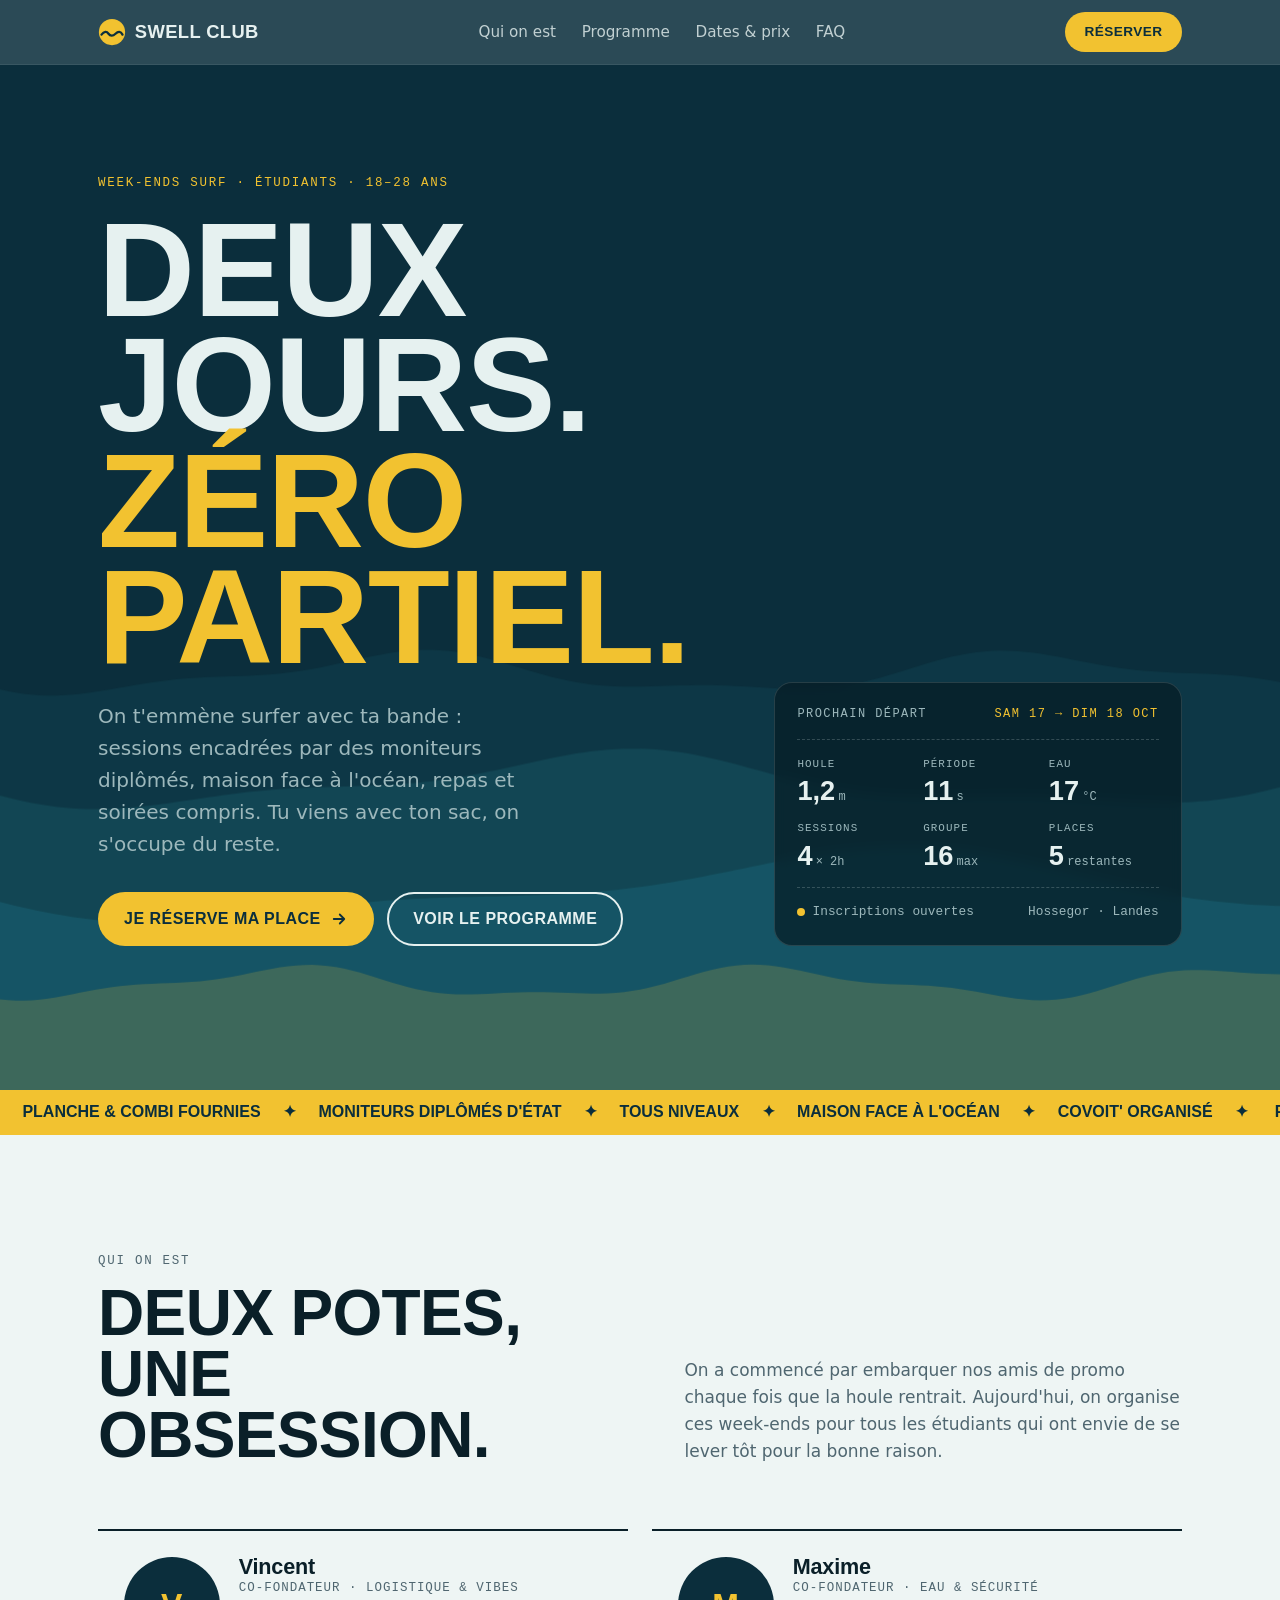
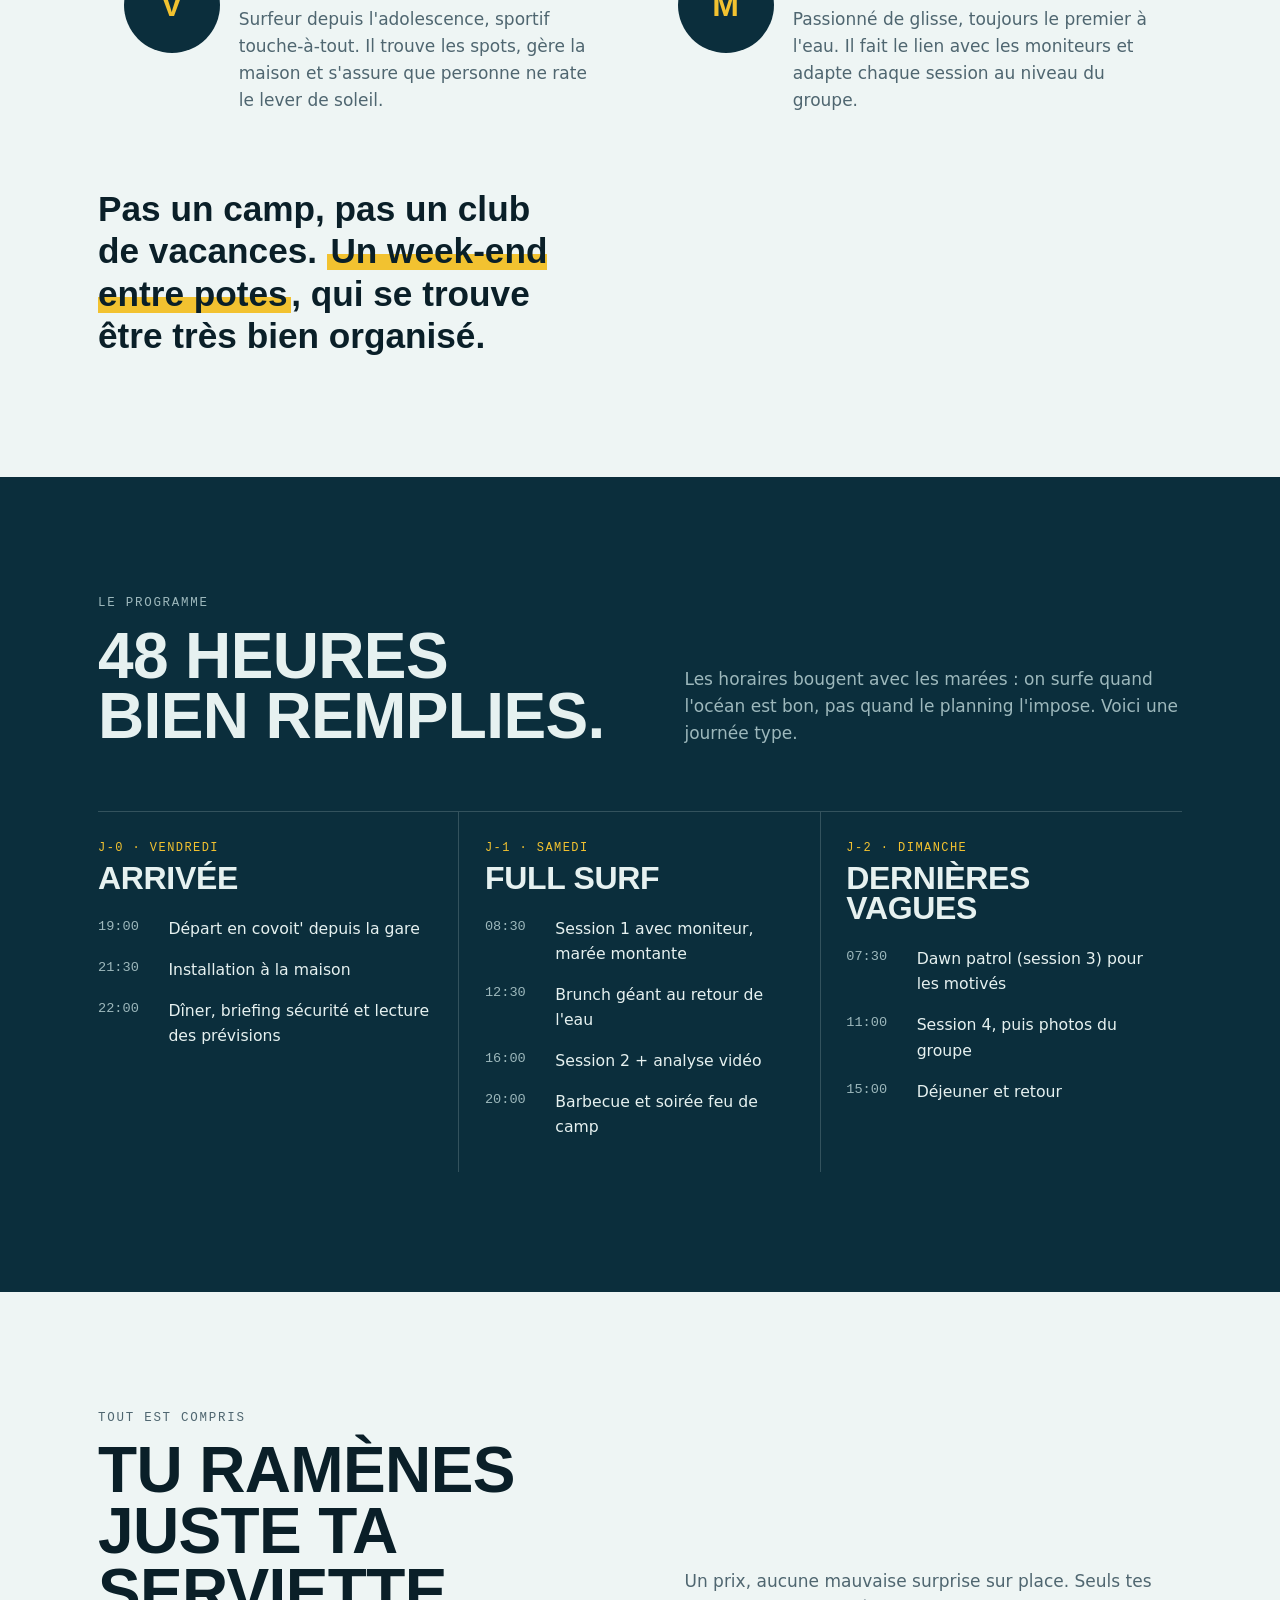
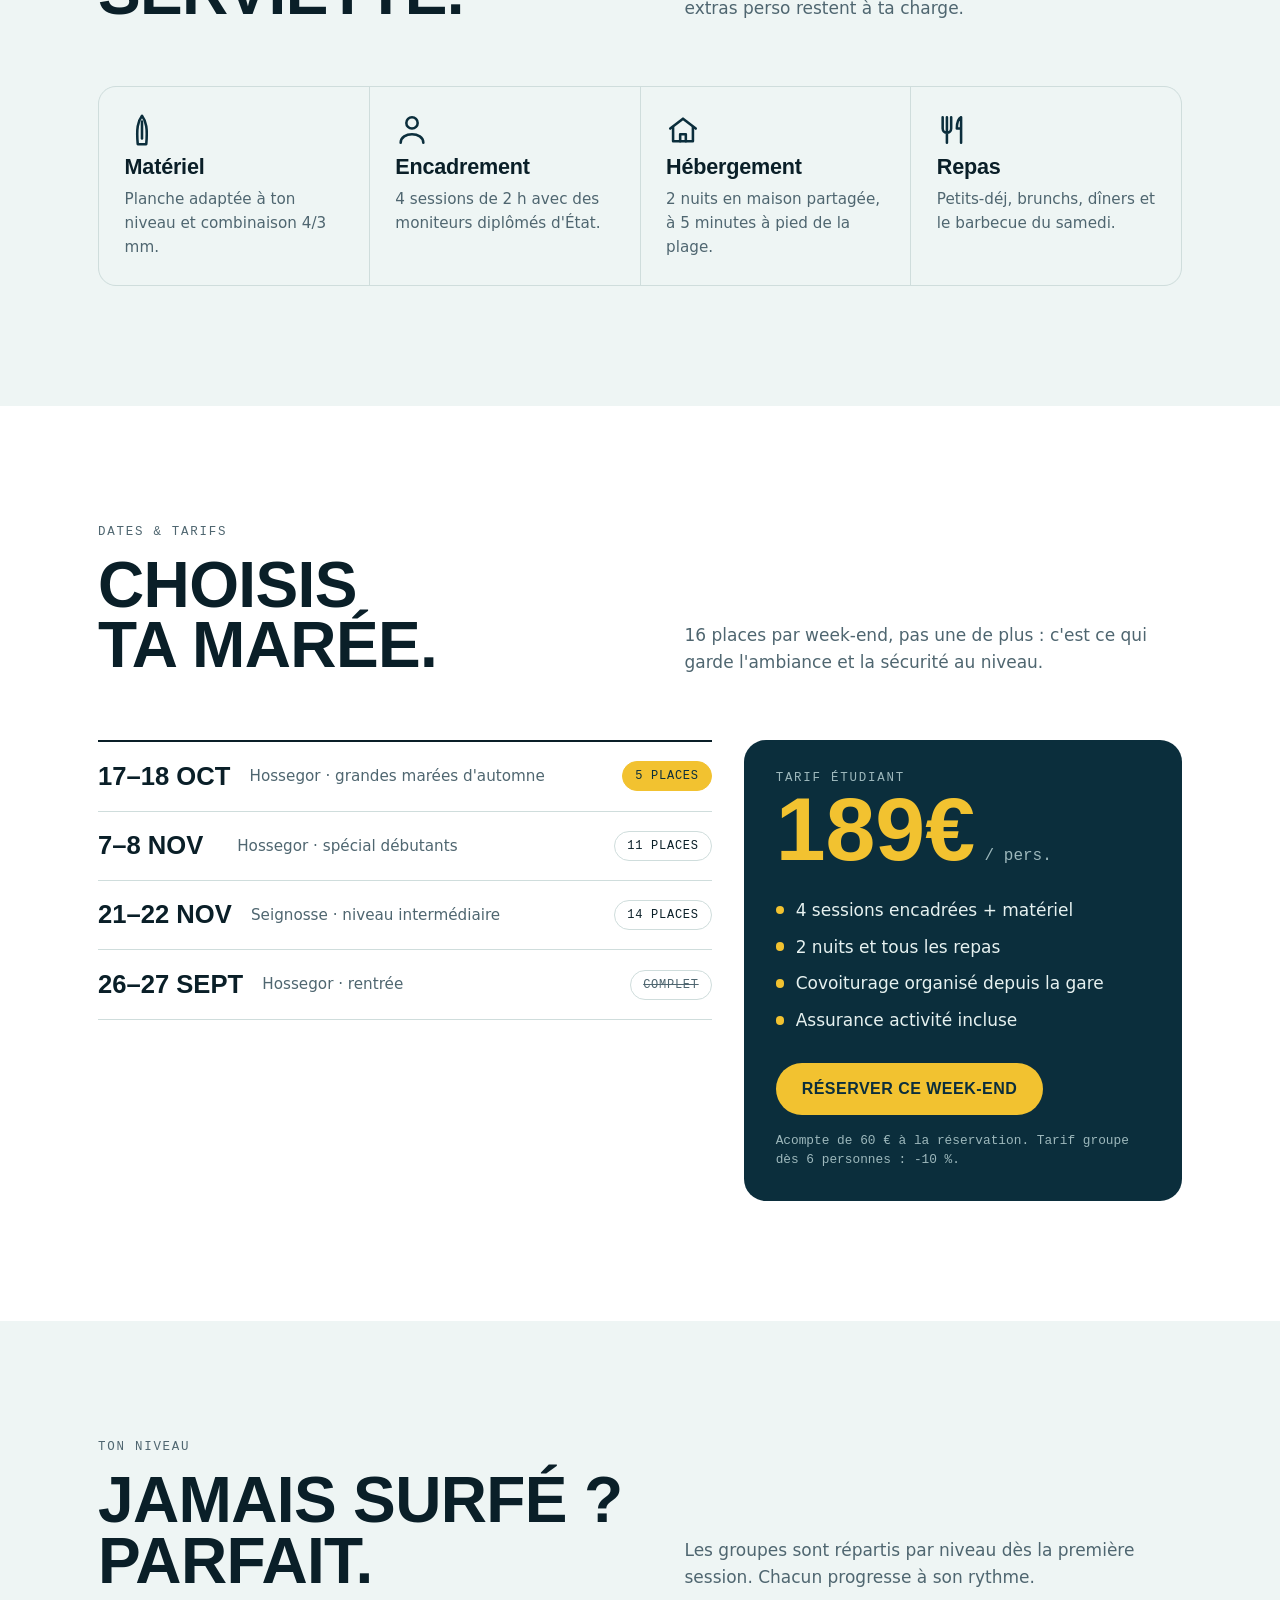
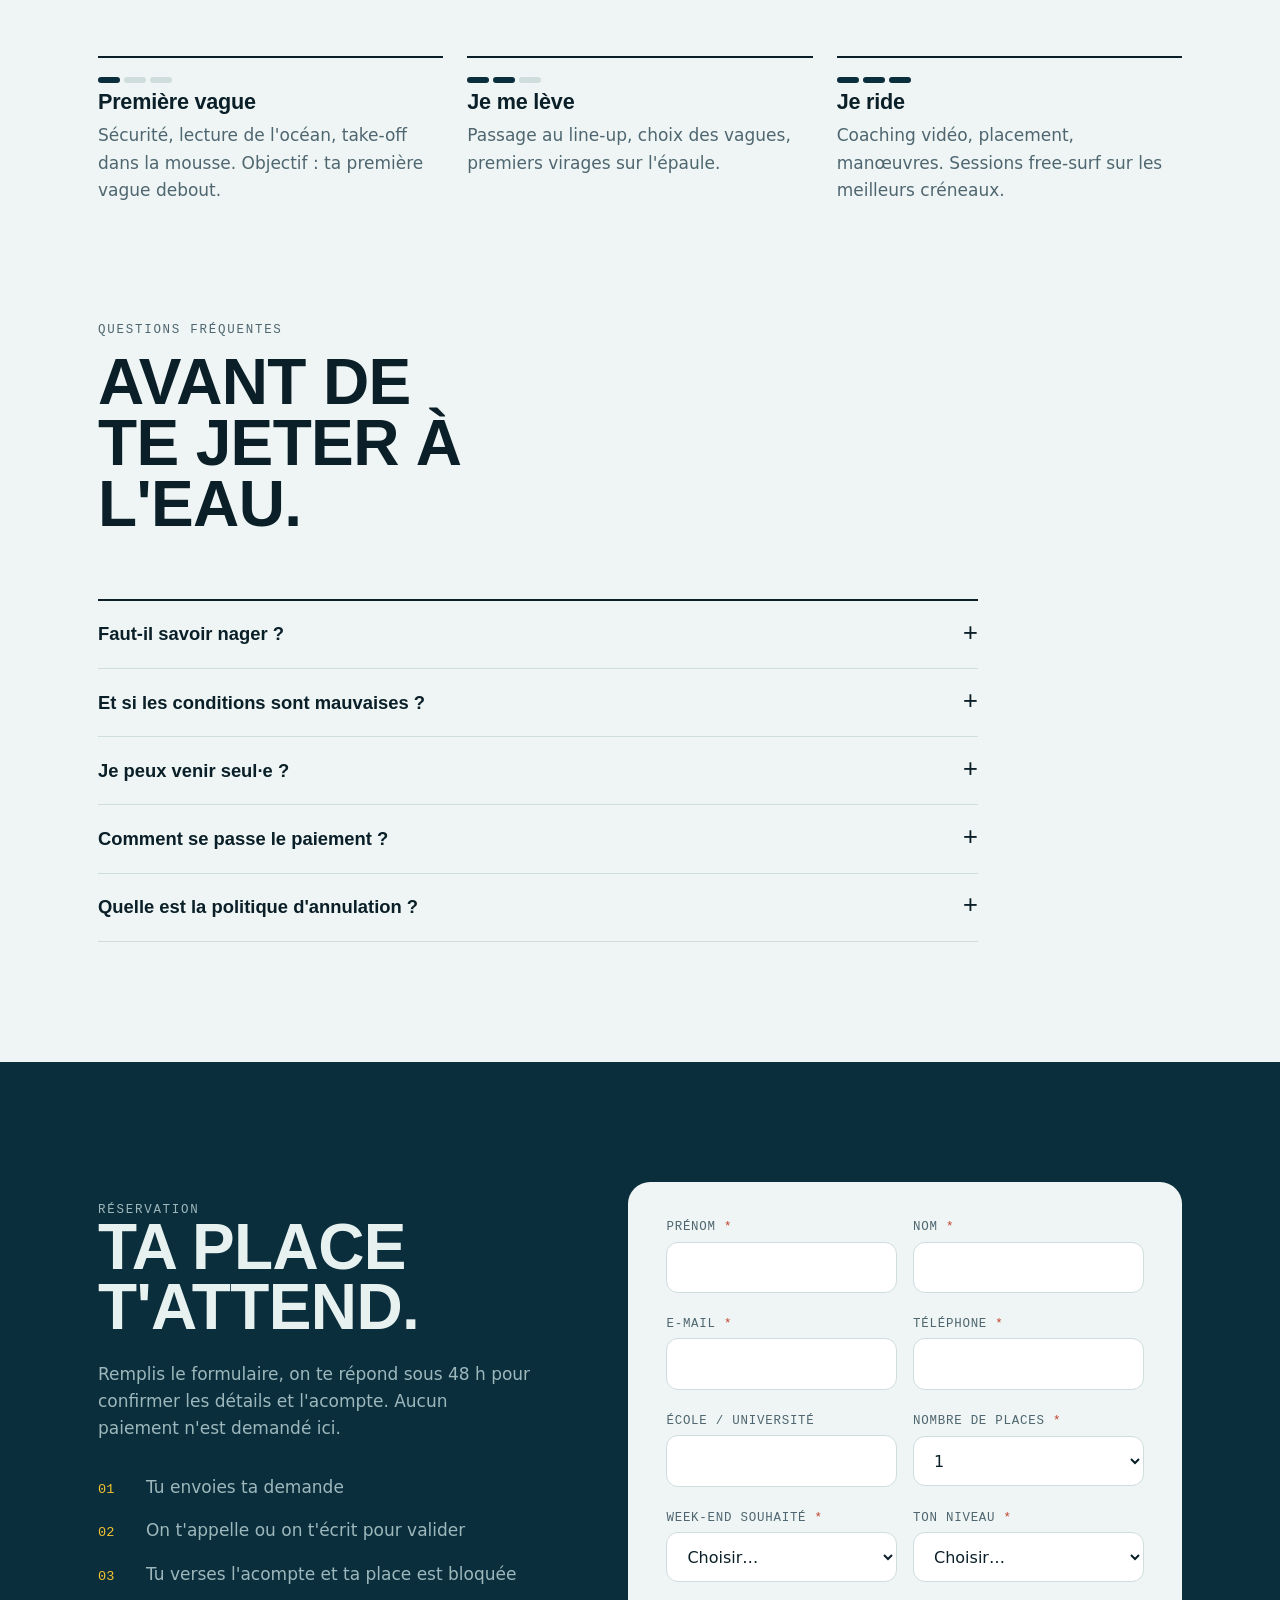
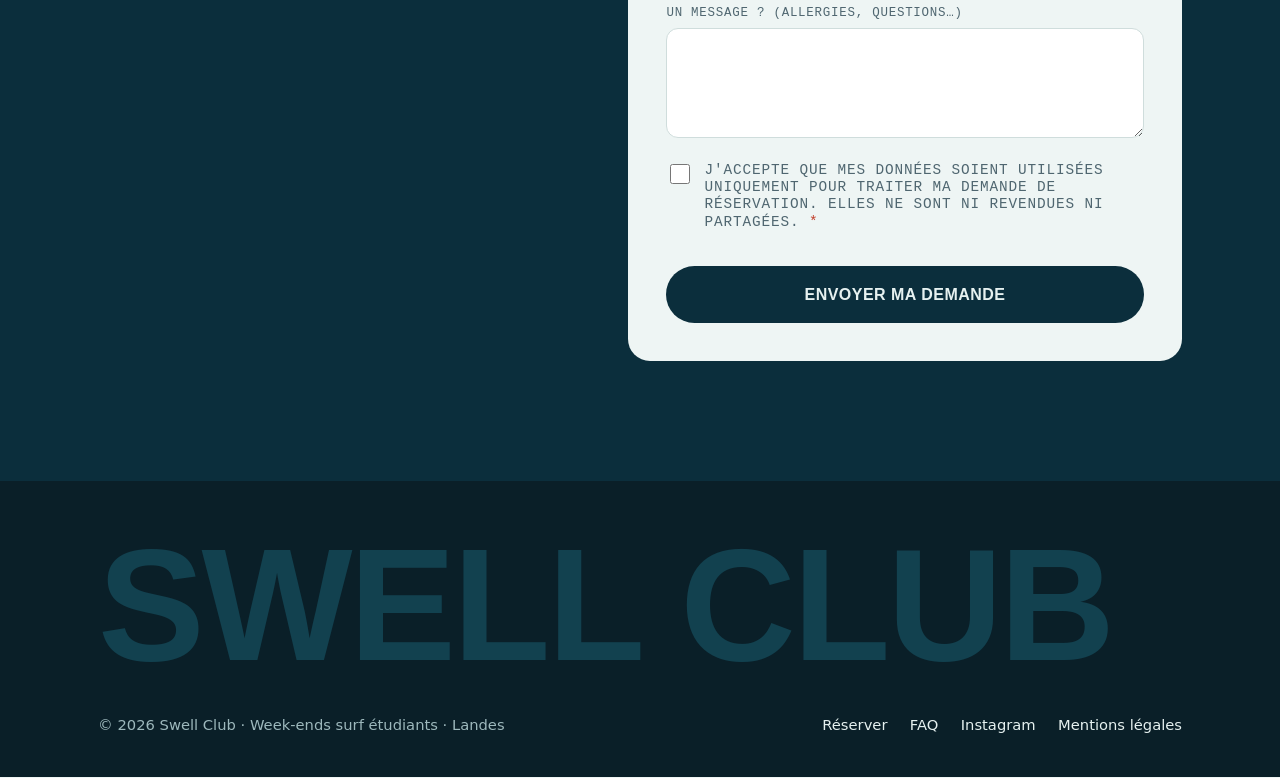
==== index.html @ d5832bc1 "Site vitrine Swell Club : week-ends surf étudiants Co-Authored-By: Claude Opus 5.5 <noreply@anthropi" ====
<!doctype html>
<html lang="fr">
<head>
<meta charset="utf-8">
<meta name="viewport" content="width=device-width, initial-scale=1, viewport-fit=cover">
<meta http-equiv="Content-Security-Policy" content="default-src 'self'; script-src 'self'; style-src 'self' 'unsafe-inline' https://fonts.googleapis.com; font-src https://fonts.gstatic.com; img-src 'self' data:; connect-src 'self' https://formspree.io; form-action 'self' https://formspree.io; base-uri 'self'; object-src 'none'; upgrade-insecure-requests">
<meta name="referrer" content="strict-origin-when-cross-origin">
<meta name="description" content="Week-ends surf pour étudiants : 2 jours, 4 sessions encadrées, hébergement face à l'océan. Organisé par deux potes passionnés de glisse.">
<meta property="og:title" content="Swell Club — week-ends surf étudiants">
<meta property="og:description" content="2 jours, 4 sessions, une bande de potes. Réserve ta place.">
<meta name="theme-color" content="#0B2E3C">
<!--CONTENT-START-->
<title>Swell Club</title>
<link rel="preconnect" href="https://fonts.googleapis.com">
<link rel="preconnect" href="https://fonts.gstatic.com" crossorigin>
<link rel="stylesheet" href="https://fonts.googleapis.com/css2?family=Archivo:wdth,wght@62..125,400..900&family=Instrument+Sans:wght@400;500;600&family=IBM+Plex+Mono:wght@400;500&display=swap">
<style>
/* Layout: hero océan plein cadre façon bulletin de houle, puis sections alternées sable/écume sur une grille 12 colonnes. */
:root{
  --ocean:#0B2E3C;      /* fond profond */
  --ocean-2:#12414F;
  --foam:#EEF5F4;       /* écume, fond clair */
  --ink:#0A1F28;        /* texte */
  --muted:#4F6670;
  --wax:#F2C230;        /* jaune wax, accent unique */
  --line:#CFDDDC;
  --on-ocean:#E6F1F0;
  --on-ocean-muted:#9DB8BC;
  --ok:#2F8F6B;
  --err:#C2412D;
  --f-display:"Archivo","Arial Narrow",Impact,sans-serif;
  --f-body:"Instrument Sans",system-ui,-apple-system,"Segoe UI",sans-serif;
  --f-mono:"IBM Plex Mono",ui-monospace,Menlo,Consolas,monospace;
  --gutter:clamp(16px,4vw,48px);
  --max:1180px;
  color-scheme:light;
}
*,*::before,*::after{box-sizing:border-box}
html{scroll-behavior:smooth}
@media (prefers-reduced-motion:reduce){html{scroll-behavior:auto}*{animation:none!important;transition:none!important}}
body{margin:0;background:var(--foam);color:var(--ink);font:400 1.0625rem/1.6 var(--f-body);-webkit-font-smoothing:antialiased;overflow-x:hidden}
img,svg,canvas{max-width:100%;display:block}
a{color:inherit}
:focus-visible{outline:3px solid var(--wax);outline-offset:3px;border-radius:4px}
.wrap{max-width:var(--max);margin-inline:auto;padding-inline:var(--gutter)}
h1,h2,h3{font-family:var(--f-display);font-stretch:118%;line-height:.95;letter-spacing:-.01em;text-wrap:balance;margin:0}
h2{font-size:clamp(2.2rem,5.5vw,4rem);font-weight:850;text-transform:uppercase}
h3{font-size:1.35rem;font-weight:750;font-stretch:110%}
p{margin:0}
.eyebrow{font:500 .78rem/1 var(--f-mono);letter-spacing:.14em;text-transform:uppercase;color:var(--muted)}
.btn{display:inline-flex;align-items:center;gap:.6em;padding:1rem 1.5rem;border-radius:999px;font:700 1rem/1 var(--f-display);font-stretch:112%;text-transform:uppercase;letter-spacing:.03em;text-decoration:none;border:2px solid transparent;cursor:pointer;transition:transform .2s ease,background .2s ease,color .2s ease}
.btn:hover{transform:translateY(-2px)}
.btn-wax{background:var(--wax);color:var(--ocean)}
.btn-ghost{border-color:currentColor;color:var(--on-ocean);background:transparent}
.btn-ghost:hover{background:var(--on-ocean);color:var(--ocean)}

/* NAV */
.nav{position:sticky;top:env(safe-area-inset-top,0px);z-index:20;background:rgba(11,46,60,.86);backdrop-filter:blur(10px);-webkit-backdrop-filter:blur(10px);color:var(--on-ocean);border-bottom:1px solid rgba(230,241,240,.08)}
.nav .wrap{display:flex;align-items:center;justify-content:space-between;gap:1rem;height:64px}
.logo{display:flex;align-items:center;gap:.55rem;font:900 1.15rem/1 var(--f-display);font-stretch:125%;text-transform:uppercase;text-decoration:none;letter-spacing:.02em}
.logo svg{width:28px;height:28px}
.nav ul{display:flex;gap:1.6rem;list-style:none;margin:0;padding:0;font-size:.95rem}
.nav ul a{text-decoration:none;opacity:.8}
.nav ul a:hover{opacity:1}
.nav .btn{padding:.7rem 1.1rem;font-size:.85rem}
@media (max-width:820px){.nav ul{display:none}}

/* HERO */
.hero{position:relative;background:var(--ocean);color:var(--on-ocean);overflow:hidden;isolation:isolate}
.hero canvas{position:absolute;inset:auto 0 0 0;width:100%;height:58%;z-index:-1}
.hero .wrap{display:grid;grid-template-columns:1.35fr .9fr;gap:clamp(2rem,5vw,4rem);align-items:end;padding-block:clamp(3.5rem,9vw,7rem) clamp(5rem,12vw,9rem)}
.hero h1{font-size:clamp(3.2rem,10.5vw,8.6rem);font-weight:900;text-transform:uppercase;line-height:.86}
.hero h1 em{font-style:normal;color:var(--wax);display:block}
.hero .lead{max-width:34ch;margin-top:1.6rem;font-size:clamp(1.05rem,1.6vw,1.25rem);color:var(--on-ocean-muted)}
.hero .ctas{display:flex;flex-wrap:wrap;gap:.8rem;margin-top:2rem}
.hero .eyebrow{color:var(--wax);margin-bottom:1.4rem}
@media (max-width:900px){.hero .wrap{grid-template-columns:1fr}}

/* Bulletin de houle */
.bulletin{background:rgba(6,28,37,.72);border:1px solid rgba(230,241,240,.14);border-radius:18px;padding:1.4rem;backdrop-filter:blur(6px);-webkit-backdrop-filter:blur(6px);font-family:var(--f-mono);min-width:0}
.bulletin header{display:flex;justify-content:space-between;align-items:baseline;gap:1rem;font-size:.75rem;letter-spacing:.12em;text-transform:uppercase;color:var(--on-ocean-muted);padding-bottom:.9rem;border-bottom:1px dashed rgba(230,241,240,.2)}
.bulletin header b{color:var(--wax);font-weight:500}
.bulletin dl{display:grid;grid-template-columns:repeat(3,1fr);gap:1rem;margin:1rem 0 0}
.bulletin dt{font-size:.68rem;letter-spacing:.1em;text-transform:uppercase;color:var(--on-ocean-muted)}
.bulletin dd{margin:.25rem 0 0;font:800 1.7rem/1 var(--f-display);font-stretch:100%;font-variant-numeric:tabular-nums;color:var(--on-ocean)}
.bulletin dd small{font:400 .75rem var(--f-mono);color:var(--on-ocean-muted);margin-left:.2rem}
.bulletin .spot{margin-top:1.1rem;padding-top:.9rem;border-top:1px dashed rgba(230,241,240,.2);font-size:.8rem;color:var(--on-ocean-muted);display:flex;justify-content:space-between;gap:1rem;flex-wrap:wrap}
.bulletin .live{display:inline-flex;align-items:center;gap:.45rem}
.bulletin .live::before{content:"";width:8px;height:8px;border-radius:50%;background:var(--wax);animation:pulse 2s infinite}
@keyframes pulse{50%{opacity:.25}}

/* Bandeau défilant */
.ticker{background:var(--wax);color:var(--ocean);overflow:hidden;white-space:nowrap;font:800 1rem/1 var(--f-display);font-stretch:125%;text-transform:uppercase;padding-block:.9rem}
.ticker div{display:inline-block;animation:scroll 32s linear infinite}
.ticker span{margin-inline:1.4rem}
@keyframes scroll{to{transform:translateX(-50%)}}

section{padding-block:clamp(4rem,10vw,7.5rem)}
.sec-head{display:grid;grid-template-columns:1fr 1fr;gap:2rem;align-items:end;margin-bottom:clamp(2.5rem,6vw,4rem)}
.sec-head p{color:var(--muted);max-width:46ch;justify-self:end}
.sec-head .eyebrow{margin-bottom:1rem}
@media (max-width:760px){.sec-head{grid-template-columns:1fr}.sec-head p{justify-self:start}}

/* Qui on est */
.duo{display:grid;grid-template-columns:repeat(2,minmax(0,1fr));gap:1.5rem}
.person{display:grid;grid-template-columns:96px 1fr;gap:1.2rem;align-items:start;padding:1.6rem;border-top:2px solid var(--ink)}
.avatar{width:96px;height:96px;border-radius:50%;background:var(--ocean);color:var(--wax);display:grid;place-items:center;font:900 2rem/1 var(--f-display);font-stretch:125%}
.person h3{margin-bottom:.2rem}
.person .role{font:500 .78rem var(--f-mono);letter-spacing:.08em;text-transform:uppercase;color:var(--muted);margin-bottom:.7rem}
.person p{color:var(--muted)}
.manifest{margin-top:3rem;font:700 clamp(1.4rem,3vw,2.2rem)/1.2 var(--f-display);font-stretch:100%;max-width:28ch;text-wrap:balance}
.manifest mark{background:linear-gradient(transparent 60%,var(--wax) 60%);color:inherit;padding-inline:.1em}
@media (max-width:760px){.duo{grid-template-columns:1fr}.person{grid-template-columns:72px 1fr}.avatar{width:72px;height:72px;font-size:1.5rem}}

/* Programme : timeline */
.prog{background:var(--ocean);color:var(--on-ocean)}
.prog .eyebrow{color:var(--wax)}
.prog .sec-head p{color:var(--on-ocean-muted)}
.days{display:grid;grid-template-columns:repeat(3,minmax(0,1fr));gap:0;border-top:1px solid rgba(230,241,240,.18)}
.day{padding:1.8rem 1.6rem 2rem 0;border-right:1px solid rgba(230,241,240,.18);min-width:0}
.day + .day{padding-left:1.6rem}
.day:last-child{border-right:0}
.day h3{font-size:2rem;text-transform:uppercase;font-stretch:125%;margin-bottom:1.4rem}
.day h3 span{display:block;font:500 .75rem var(--f-mono);letter-spacing:.12em;color:var(--wax);margin-bottom:.5rem}
.day ol{list-style:none;margin:0;padding:0;display:grid;gap:1rem}
.day li{display:grid;grid-template-columns:3.6rem 1fr;gap:.8rem;font-size:.98rem}
.day time{font:500 .85rem/1.6 var(--f-mono);color:var(--on-ocean-muted);font-variant-numeric:tabular-nums}
@media (max-width:860px){.days{grid-template-columns:1fr}.day,.day + .day{padding:1.6rem 0;border-right:0;border-bottom:1px solid rgba(230,241,240,.18)}}

/* Inclus */
.incl{display:grid;grid-template-columns:repeat(4,minmax(0,1fr));gap:1px;background:var(--line);border:1px solid var(--line);border-radius:18px;overflow:hidden}
.incl div{background:var(--foam);padding:1.6rem;display:grid;gap:.6rem;align-content:start}
.incl svg{width:34px;height:34px;color:var(--ocean)}
.incl p{color:var(--muted);font-size:.95rem}
@media (max-width:960px){.incl{grid-template-columns:repeat(2,minmax(0,1fr))}}
@media (max-width:520px){.incl{grid-template-columns:1fr}}

/* Dates & tarifs */
.dates{background:#fff}
.price-wrap{display:grid;grid-template-columns:1.4fr 1fr;gap:2rem;align-items:start}
.sessions{list-style:none;margin:0;padding:0;border-top:2px solid var(--ink)}
.sessions li{display:grid;grid-template-columns:auto 1fr auto;gap:1.2rem;align-items:center;padding:1.2rem 0;border-bottom:1px solid var(--line)}
.sessions .d{font:850 1.6rem/1 var(--f-display);font-stretch:118%;text-transform:uppercase;min-width:7.5rem}
.sessions .s{color:var(--muted);font-size:.95rem;min-width:0}
.pill{font:500 .75rem/1 var(--f-mono);letter-spacing:.06em;text-transform:uppercase;padding:.5rem .75rem;border-radius:999px;border:1px solid var(--line);white-space:nowrap}
.pill.hot{background:var(--wax);border-color:var(--wax);color:var(--ocean)}
.pill.full{color:var(--muted);text-decoration:line-through}
.price-card{background:var(--ocean);color:var(--on-ocean);border-radius:22px;padding:2rem;position:relative;overflow:hidden}
.price-card .amount{font:900 clamp(4rem,9vw,5.6rem)/1 var(--f-display);font-stretch:110%;color:var(--wax);font-variant-numeric:tabular-nums}
.price-card .amount small{font:500 1rem var(--f-mono);color:var(--on-ocean-muted)}
.price-card ul{list-style:none;padding:0;margin:1.4rem 0 1.8rem;display:grid;gap:.6rem}
.price-card li{display:flex;gap:.7rem;align-items:flex-start}
.price-card li::before{content:"";flex:none;width:.55rem;height:.55rem;margin-top:.55rem;border-radius:50%;background:var(--wax)}
.price-card .note{font:400 .8rem/1.5 var(--f-mono);color:var(--on-ocean-muted);margin-top:1rem}
@media (max-width:900px){.price-wrap{grid-template-columns:1fr}}
@media (max-width:560px){.sessions li{grid-template-columns:1fr auto}.sessions .s{grid-column:1/-1;grid-row:2}}

/* Niveaux */
.levels{display:grid;grid-template-columns:repeat(3,minmax(0,1fr));gap:1.5rem}
.level{padding-top:1.2rem;border-top:2px solid var(--ink);display:grid;gap:.6rem;align-content:start}
.level .bars{display:flex;gap:4px}
.level .bars i{width:22px;height:6px;border-radius:3px;background:var(--line)}
.level .bars i.on{background:var(--ocean)}
.level p{color:var(--muted)}
@media (max-width:760px){.levels{grid-template-columns:1fr}}

/* FAQ */
.faq{display:grid;gap:0;border-top:2px solid var(--ink);max-width:880px}
.faq details{border-bottom:1px solid var(--line)}
.faq summary{list-style:none;cursor:pointer;display:flex;justify-content:space-between;gap:1rem;align-items:center;padding:1.3rem 0;font:700 1.15rem/1.3 var(--f-display);font-stretch:105%}
.faq summary::-webkit-details-marker{display:none}
.faq summary::after{content:"+";font:400 1.6rem/1 var(--f-mono);transition:transform .25s}
.faq details[open] summary::after{transform:rotate(45deg)}
.faq details p{padding:0 0 1.4rem;color:var(--muted);max-width:65ch}

/* Formulaire */
.book{background:var(--ocean);color:var(--on-ocean)}
.book .eyebrow{color:var(--wax)}
.book-grid{display:grid;grid-template-columns:.9fr 1.1fr;gap:clamp(2rem,6vw,5rem);align-items:start}
.book-grid > div:first-child p{color:var(--on-ocean-muted);margin-top:1.4rem;max-width:40ch}
.book-steps{list-style:none;padding:0;margin:2rem 0 0;display:grid;gap:1rem;counter-reset:s}
.book-steps li{display:grid;grid-template-columns:2.2rem 1fr;gap:.8rem;align-items:baseline;color:var(--on-ocean-muted);counter-increment:s}
.book-steps li::before{content:counter(s,decimal-leading-zero);font:500 .85rem var(--f-mono);color:var(--wax)}
form{background:var(--foam);color:var(--ink);border-radius:22px;padding:clamp(1.4rem,4vw,2.4rem);display:grid;grid-template-columns:1fr 1fr;gap:1.1rem 1rem;min-width:0}
.field{display:grid;gap:.4rem;min-width:0}
.field.full{grid-column:1/-1}
label{font:500 .78rem/1.2 var(--f-mono);letter-spacing:.06em;text-transform:uppercase;color:var(--muted)}
label .req{color:var(--err)}
input,select,textarea{width:100%;font:400 1rem/1.4 var(--f-body);color:var(--ink);background:#fff;border:1.5px solid var(--line);border-radius:12px;padding:.85rem 1rem;transition:border-color .2s,box-shadow .2s}
textarea{min-height:110px;resize:vertical}
input:focus,select:focus,textarea:focus{outline:none;border-color:var(--ocean);box-shadow:0 0 0 4px rgba(242,194,48,.45)}
.field.invalid input,.field.invalid select,.field.invalid textarea{border-color:var(--err)}
.err{font-size:.82rem;color:var(--err);min-height:0}
.check{grid-column:1/-1;display:grid;grid-template-columns:auto 1fr;gap:.7rem;align-items:start;font-size:.9rem;color:var(--muted)}
.check input{width:20px;height:20px;margin-top:.15rem;accent-color:var(--ocean)}
.skip{position:absolute;left:1rem;top:-4rem;z-index:50;background:var(--wax);color:var(--ocean);padding:.7rem 1rem;border-radius:8px;font-weight:600}
.skip:focus{top:1rem}
.hp{position:absolute!important;left:-9999px!important;width:1px;height:1px;overflow:hidden}
form .btn{grid-column:1/-1;justify-content:center;background:var(--ocean);color:var(--on-ocean);padding:1.15rem}
form .btn:hover{background:var(--ink)}
form .btn[disabled]{opacity:.6;cursor:progress;transform:none}
.status{grid-column:1/-1;border-radius:12px;padding:1rem 1.1rem;font-size:.95rem}
.status.ok{background:#E2F2EA;color:#1D5E45;border:1px solid #B9DFCC}
.status.ko{background:#FBE8E4;color:#8A2D1F;border:1px solid #F0C3B9}
@media (max-width:900px){.book-grid{grid-template-columns:1fr}}
@media (max-width:560px){form{grid-template-columns:1fr}}

/* Footer */
footer{background:var(--ink);color:var(--on-ocean-muted);padding-block:3.5rem 2.5rem;font-size:.92rem}
footer .big{font:900 clamp(3rem,13vw,10rem)/.85 var(--f-display);font-stretch:125%;text-transform:uppercase;color:var(--ocean-2);letter-spacing:-.02em;margin-bottom:2.5rem;overflow-wrap:anywhere}
footer .cols{display:flex;flex-wrap:wrap;justify-content:space-between;gap:1.5rem}
footer a{color:var(--on-ocean);text-decoration:none}
footer a:hover{color:var(--wax)}
footer nav{display:flex;flex-wrap:wrap;gap:1.4rem}
</style>
<!--HEAD-END-->
</head>
<body>
<!--BODY-START-->
<a class="skip" href="#reserver">Aller au formulaire de réservation</a>
<nav class="nav" aria-label="Navigation principale">
  <div class="wrap">
    <a class="logo" href="#top" aria-label="Swell Club, accueil">
      <svg viewBox="0 0 32 32" fill="none" aria-hidden="true"><circle cx="16" cy="16" r="15" fill="#F2C230"/><path d="M4 19c3-4 6-4 8-1s5 3 8 0 6-3 8 1" stroke="#0B2E3C" stroke-width="2.6" stroke-linecap="round"/></svg>
      Swell Club
    </a>
    <ul>
      <li><a href="#nous">Qui on est</a></li>
      <li><a href="#programme">Programme</a></li>
      <li><a href="#dates">Dates &amp; prix</a></li>
      <li><a href="#faq">FAQ</a></li>
    </ul>
    <a class="btn btn-wax" href="#reserver">Réserver</a>
  </div>
</nav>

<header class="hero" id="top">
  <canvas id="waves" aria-hidden="true"></canvas>
  <div class="wrap">
    <div>
      <p class="eyebrow">Week-ends surf · étudiants · 18–28 ans</p>
      <h1>Deux jours.<em>Zéro partiel.</em></h1>
      <p class="lead">On t'emmène surfer avec ta bande : sessions encadrées par des moniteurs diplômés, maison face à l'océan, repas et soirées compris. Tu viens avec ton sac, on s'occupe du reste.</p>
      <div class="ctas">
        <a class="btn btn-wax" href="#reserver">Je réserve ma place
          <svg width="18" height="18" viewBox="0 0 24 24" fill="none" aria-hidden="true"><path d="M5 12h14m-6-6 6 6-6 6" stroke="currentColor" stroke-width="2.4" stroke-linecap="round" stroke-linejoin="round"/></svg>
        </a>
        <a class="btn btn-ghost" href="#programme">Voir le programme</a>
      </div>
    </div>
    <aside class="bulletin" aria-label="Prochain départ">
      <header><span>Prochain départ</span><b>Sam 17 → Dim 18 oct</b></header>
      <dl>
        <div><dt>Houle</dt><dd>1,2<small>m</small></dd></div>
        <div><dt>Période</dt><dd>11<small>s</small></dd></div>
        <div><dt>Eau</dt><dd>17<small>°C</small></dd></div>
        <div><dt>Sessions</dt><dd>4<small>× 2h</small></dd></div>
        <div><dt>Groupe</dt><dd>16<small>max</small></dd></div>
        <div><dt>Places</dt><dd>5<small>restantes</small></dd></div>
      </dl>
      <div class="spot"><span class="live">Inscriptions ouvertes</span><span>Hossegor · Landes</span></div>
    </aside>
  </div>
</header>

<div class="ticker" aria-hidden="true"><div>
  <span>Planche &amp; combi fournies</span>✦<span>Moniteurs diplômés d'État</span>✦<span>Tous niveaux</span>✦<span>Maison face à l'océan</span>✦<span>Covoit' organisé</span>✦
  <span>Planche &amp; combi fournies</span>✦<span>Moniteurs diplômés d'État</span>✦<span>Tous niveaux</span>✦<span>Maison face à l'océan</span>✦<span>Covoit' organisé</span>✦
</div></div>

<main>
<section id="nous">
  <div class="wrap">
    <div class="sec-head">
      <div><p class="eyebrow">Qui on est</p><h2>Deux potes,<br>une obsession.</h2></div>
      <p>On a commencé par embarquer nos amis de promo chaque fois que la houle rentrait. Aujourd'hui, on organise ces week-ends pour tous les étudiants qui ont envie de se lever tôt pour la bonne raison.</p>
    </div>
    <div class="duo">
      <article class="person">
        <div class="avatar" aria-hidden="true">V</div>
        <div>
          <h3>Vincent</h3>
          <p class="role">Co-fondateur · logistique &amp; vibes</p>
          <p>Surfeur depuis l'adolescence, sportif touche-à-tout. Il trouve les spots, gère la maison et s'assure que personne ne rate le lever de soleil.</p>
        </div>
      </article>
      <article class="person">
        <div class="avatar" aria-hidden="true">M</div>
        <div>
          <h3>Maxime</h3>
          <p class="role">Co-fondateur · eau &amp; sécurité</p>
          <p>Passionné de glisse, toujours le premier à l'eau. Il fait le lien avec les moniteurs et adapte chaque session au niveau du groupe.</p>
        </div>
      </article>
    </div>
    <p class="manifest">Pas un camp, pas un club de vacances. <mark>Un week-end entre potes</mark>, qui se trouve être très bien organisé.</p>
  </div>
</section>

<section class="prog" id="programme">
  <div class="wrap">
    <div class="sec-head">
      <div><p class="eyebrow">Le programme</p><h2>48 heures<br>bien remplies.</h2></div>
      <p>Les horaires bougent avec les marées : on surfe quand l'océan est bon, pas quand le planning l'impose. Voici une journée type.</p>
    </div>
    <div class="days">
      <div class="day">
        <h3><span>J-0 · Vendredi</span>Arrivée</h3>
        <ol>
          <li><time>19:00</time><span>Départ en covoit' depuis la gare</span></li>
          <li><time>21:30</time><span>Installation à la maison</span></li>
          <li><time>22:00</time><span>Dîner, briefing sécurité et lecture des prévisions</span></li>
        </ol>
      </div>
      <div class="day">
        <h3><span>J-1 · Samedi</span>Full surf</h3>
        <ol>
          <li><time>08:30</time><span>Session 1 avec moniteur, marée montante</span></li>
          <li><time>12:30</time><span>Brunch géant au retour de l'eau</span></li>
          <li><time>16:00</time><span>Session 2 + analyse vidéo</span></li>
          <li><time>20:00</time><span>Barbecue et soirée feu de camp</span></li>
        </ol>
      </div>
      <div class="day">
        <h3><span>J-2 · Dimanche</span>Dernières vagues</h3>
        <ol>
          <li><time>07:30</time><span>Dawn patrol (session 3) pour les motivés</span></li>
          <li><time>11:00</time><span>Session 4, puis photos du groupe</span></li>
          <li><time>15:00</time><span>Déjeuner et retour</span></li>
        </ol>
      </div>
    </div>
  </div>
</section>

<section>
  <div class="wrap">
    <div class="sec-head">
      <div><p class="eyebrow">Tout est compris</p><h2>Tu ramènes<br>juste ta serviette.</h2></div>
      <p>Un prix, aucune mauvaise surprise sur place. Seuls tes extras perso restent à ta charge.</p>
    </div>
    <div class="incl">
      <div>
        <svg viewBox="0 0 24 24" fill="none" stroke="currentColor" stroke-width="1.8" stroke-linecap="round" stroke-linejoin="round" aria-hidden="true"><path d="M12 2c3 4 4 9 3 20H9C8 11 9 6 12 2Z"/><path d="M12 6v12"/></svg>
        <h3>Matériel</h3><p>Planche adaptée à ton niveau et combinaison 4/3 mm.</p>
      </div>
      <div>
        <svg viewBox="0 0 24 24" fill="none" stroke="currentColor" stroke-width="1.8" stroke-linecap="round" stroke-linejoin="round" aria-hidden="true"><circle cx="12" cy="7" r="4"/><path d="M4 21c0-4 4-6 8-6s8 2 8 6"/></svg>
        <h3>Encadrement</h3><p>4 sessions de 2 h avec des moniteurs diplômés d'État.</p>
      </div>
      <div>
        <svg viewBox="0 0 24 24" fill="none" stroke="currentColor" stroke-width="1.8" stroke-linecap="round" stroke-linejoin="round" aria-hidden="true"><path d="M3 11 12 4l9 7"/><path d="M5 10v10h14V10"/><path d="M10 20v-5h4v5"/></svg>
        <h3>Hébergement</h3><p>2 nuits en maison partagée, à 5 minutes à pied de la plage.</p>
      </div>
      <div>
        <svg viewBox="0 0 24 24" fill="none" stroke="currentColor" stroke-width="1.8" stroke-linecap="round" stroke-linejoin="round" aria-hidden="true"><path d="M4 3v8a3 3 0 0 0 6 0V3M7 3v18M17 21V3c-2 1-3 4-3 8h3"/></svg>
        <h3>Repas</h3><p>Petits-déj, brunchs, dîners et le barbecue du samedi.</p>
      </div>
    </div>
  </div>
</section>

<section class="dates" id="dates">
  <div class="wrap">
    <div class="sec-head">
      <div><p class="eyebrow">Dates &amp; tarifs</p><h2>Choisis<br>ta marée.</h2></div>
      <p>16 places par week-end, pas une de plus : c'est ce qui garde l'ambiance et la sécurité au niveau.</p>
    </div>
    <div class="price-wrap">
      <ul class="sessions">
        <li><span class="d">17–18 oct</span><span class="s">Hossegor · grandes marées d'automne</span><span class="pill hot">5 places</span></li>
        <li><span class="d">7–8 nov</span><span class="s">Hossegor · spécial débutants</span><span class="pill">11 places</span></li>
        <li><span class="d">21–22 nov</span><span class="s">Seignosse · niveau intermédiaire</span><span class="pill">14 places</span></li>
        <li><span class="d">26–27 sept</span><span class="s">Hossegor · rentrée</span><span class="pill full">Complet</span></li>
      </ul>
      <div class="price-card">
        <p class="eyebrow" style="color:var(--on-ocean-muted)">Tarif étudiant</p>
        <p class="amount">189€<small> / pers.</small></p>
        <ul>
          <li>4 sessions encadrées + matériel</li>
          <li>2 nuits et tous les repas</li>
          <li>Covoiturage organisé depuis la gare</li>
          <li>Assurance activité incluse</li>
        </ul>
        <a class="btn btn-wax" href="#reserver">Réserver ce week-end</a>
        <p class="note">Acompte de 60 € à la réservation. Tarif groupe dès 6 personnes : -10 %.</p>
      </div>
    </div>
  </div>
</section>

<section>
  <div class="wrap">
    <div class="sec-head">
      <div><p class="eyebrow">Ton niveau</p><h2>Jamais surfé ?<br>Parfait.</h2></div>
      <p>Les groupes sont répartis par niveau dès la première session. Chacun progresse à son rythme.</p>
    </div>
    <div class="levels">
      <div class="level"><div class="bars" aria-hidden="true"><i class="on"></i><i></i><i></i></div><h3>Première vague</h3><p>Sécurité, lecture de l'océan, take-off dans la mousse. Objectif : ta première vague debout.</p></div>
      <div class="level"><div class="bars" aria-hidden="true"><i class="on"></i><i class="on"></i><i></i></div><h3>Je me lève</h3><p>Passage au line-up, choix des vagues, premiers virages sur l'épaule.</p></div>
      <div class="level"><div class="bars" aria-hidden="true"><i class="on"></i><i class="on"></i><i class="on"></i></div><h3>Je ride</h3><p>Coaching vidéo, placement, manœuvres. Sessions free-surf sur les meilleurs créneaux.</p></div>
    </div>
  </div>
</section>

<section id="faq" style="padding-top:0">
  <div class="wrap">
    <div class="sec-head">
      <div><p class="eyebrow">Questions fréquentes</p><h2>Avant de<br>te jeter à l'eau.</h2></div>
    </div>
    <div class="faq">
      <details><summary>Faut-il savoir nager ?</summary><p>Oui : tu dois être capable de nager 50 m et de t'immerger sans appréhension. Le reste, on te l'apprend.</p></details>
      <details><summary>Et si les conditions sont mauvaises ?</summary><p>On choisit le spot le plus adapté chaque jour. Si l'océan est vraiment impraticable, on remplace la session par une activité (skate, yoga, rando côtière) ou on te rembourse la session.</p></details>
      <details><summary>Je peux venir seul·e ?</summary><p>Bien sûr. La moitié des participants viennent seuls et repartent avec une bande de potes. Les chambres sont réparties à l'arrivée.</p></details>
      <details><summary>Comment se passe le paiement ?</summary><p>Après ton inscription, on te recontacte sous 48 h pour confirmer ta place. Un acompte de 60 € la bloque, le solde est réglé 10 jours avant le départ.</p></details>
      <details><summary>Quelle est la politique d'annulation ?</summary><p>Annulation gratuite jusqu'à 15 jours avant le départ. Ensuite, l'acompte est conservé, sauf si tu trouves quelqu'un pour te remplacer.</p></details>
    </div>
  </div>
</section>

<section class="book" id="reserver">
  <div class="wrap book-grid">
    <div>
      <p class="eyebrow">Réservation</p>
      <h2>Ta place<br>t'attend.</h2>
      <p>Remplis le formulaire, on te répond sous 48 h pour confirmer les détails et l'acompte. Aucun paiement n'est demandé ici.</p>
      <ol class="book-steps">
        <li>Tu envoies ta demande</li>
        <li>On t'appelle ou on t'écrit pour valider</li>
        <li>Tu verses l'acompte et ta place est bloquée</li>
      </ol>
    </div>
    <form id="booking" novalidate autocomplete="on">
      <div class="field"><label for="prenom">Prénom <span class="req">*</span></label><input id="prenom" name="prenom" type="text" autocomplete="given-name" required maxlength="50"><span class="err" aria-live="polite"></span></div>
      <div class="field"><label for="nom">Nom <span class="req">*</span></label><input id="nom" name="nom" type="text" autocomplete="family-name" required maxlength="50"><span class="err" aria-live="polite"></span></div>
      <div class="field"><label for="email">E-mail <span class="req">*</span></label><input id="email" name="email" type="email" autocomplete="email" required maxlength="120"><span class="err" aria-live="polite"></span></div>
      <div class="field"><label for="tel">Téléphone <span class="req">*</span></label><input id="tel" name="telephone" type="tel" autocomplete="tel" required maxlength="20" inputmode="tel"><span class="err" aria-live="polite"></span></div>
      <div class="field"><label for="ecole">École / université</label><input id="ecole" name="ecole" type="text" maxlength="80"><span class="err" aria-live="polite"></span></div>
      <div class="field"><label for="nb">Nombre de places <span class="req">*</span></label>
        <select id="nb" name="places" required><option value="1">1</option><option value="2">2</option><option value="3">3</option><option value="4">4</option><option value="5">5</option><option value="6">6 et + (tarif groupe)</option></select><span class="err" aria-live="polite"></span></div>
      <div class="field"><label for="date">Week-end souhaité <span class="req">*</span></label>
        <select id="date" name="weekend" required><option value="">Choisir…</option><option>17–18 oct · Hossegor</option><option>7–8 nov · Hossegor (débutants)</option><option>21–22 nov · Seignosse</option><option>Liste d'attente / autre date</option></select><span class="err" aria-live="polite"></span></div>
      <div class="field"><label for="niveau">Ton niveau <span class="req">*</span></label>
        <select id="niveau" name="niveau" required><option value="">Choisir…</option><option>Jamais surfé</option><option>Quelques sessions</option><option>Je me lève et je tourne</option><option>Confirmé</option></select><span class="err" aria-live="polite"></span></div>
      <div class="field full"><label for="message">Un message ? (allergies, questions…)</label><textarea id="message" name="message" maxlength="1000"></textarea><span class="err" aria-live="polite"></span></div>
      <div class="hp" aria-hidden="true"><label for="website">Ne pas remplir</label><input id="website" name="website" type="text" tabindex="-1" autocomplete="off"></div>
      <label class="check" for="rgpd"><input id="rgpd" name="consentement" type="checkbox" required><span>J'accepte que mes données soient utilisées uniquement pour traiter ma demande de réservation. Elles ne sont ni revendues ni partagées. <span class="req">*</span></span></label>
      <span class="err" id="rgpd-err" aria-live="polite" style="grid-column:1/-1"></span>
      <button class="btn" type="submit">Envoyer ma demande</button>
      <div class="status" id="status" role="status" hidden></div>
    </form>
  </div>
</section>
</main>

<footer>
  <div class="wrap">
    <p class="big" aria-hidden="true">Swell Club</p>
    <div class="cols">
      <p>© 2026 Swell Club · Week-ends surf étudiants · Landes</p>
      <nav aria-label="Liens de pied de page">
        <a href="#reserver">Réserver</a>
        <a href="#faq">FAQ</a>
        <a href="https://www.instagram.com/" target="_blank" rel="noopener noreferrer">Instagram</a>
        <a href="#top">Mentions légales</a>
      </nav>
    </div>
  </div>
</footer>
<script src="app.js" defer></script>
<!--BODY-END-->
</body>
</html>
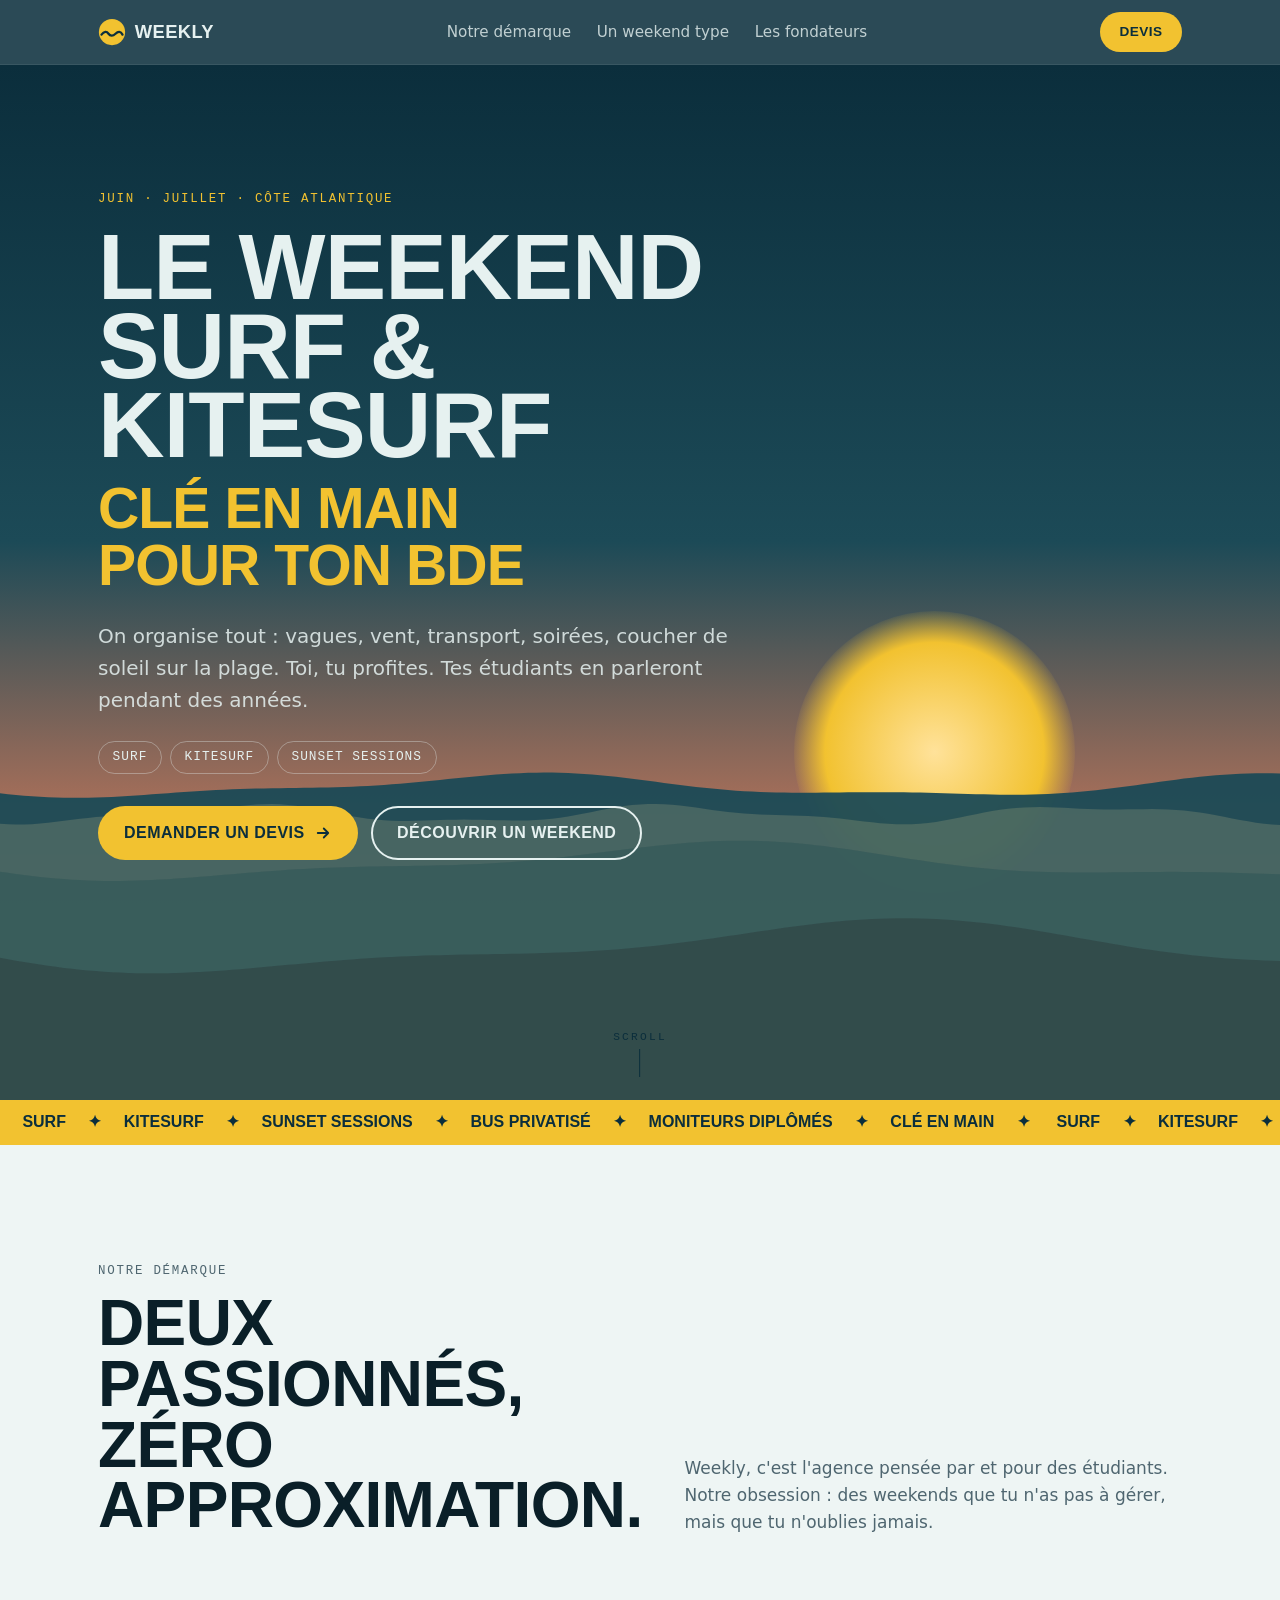
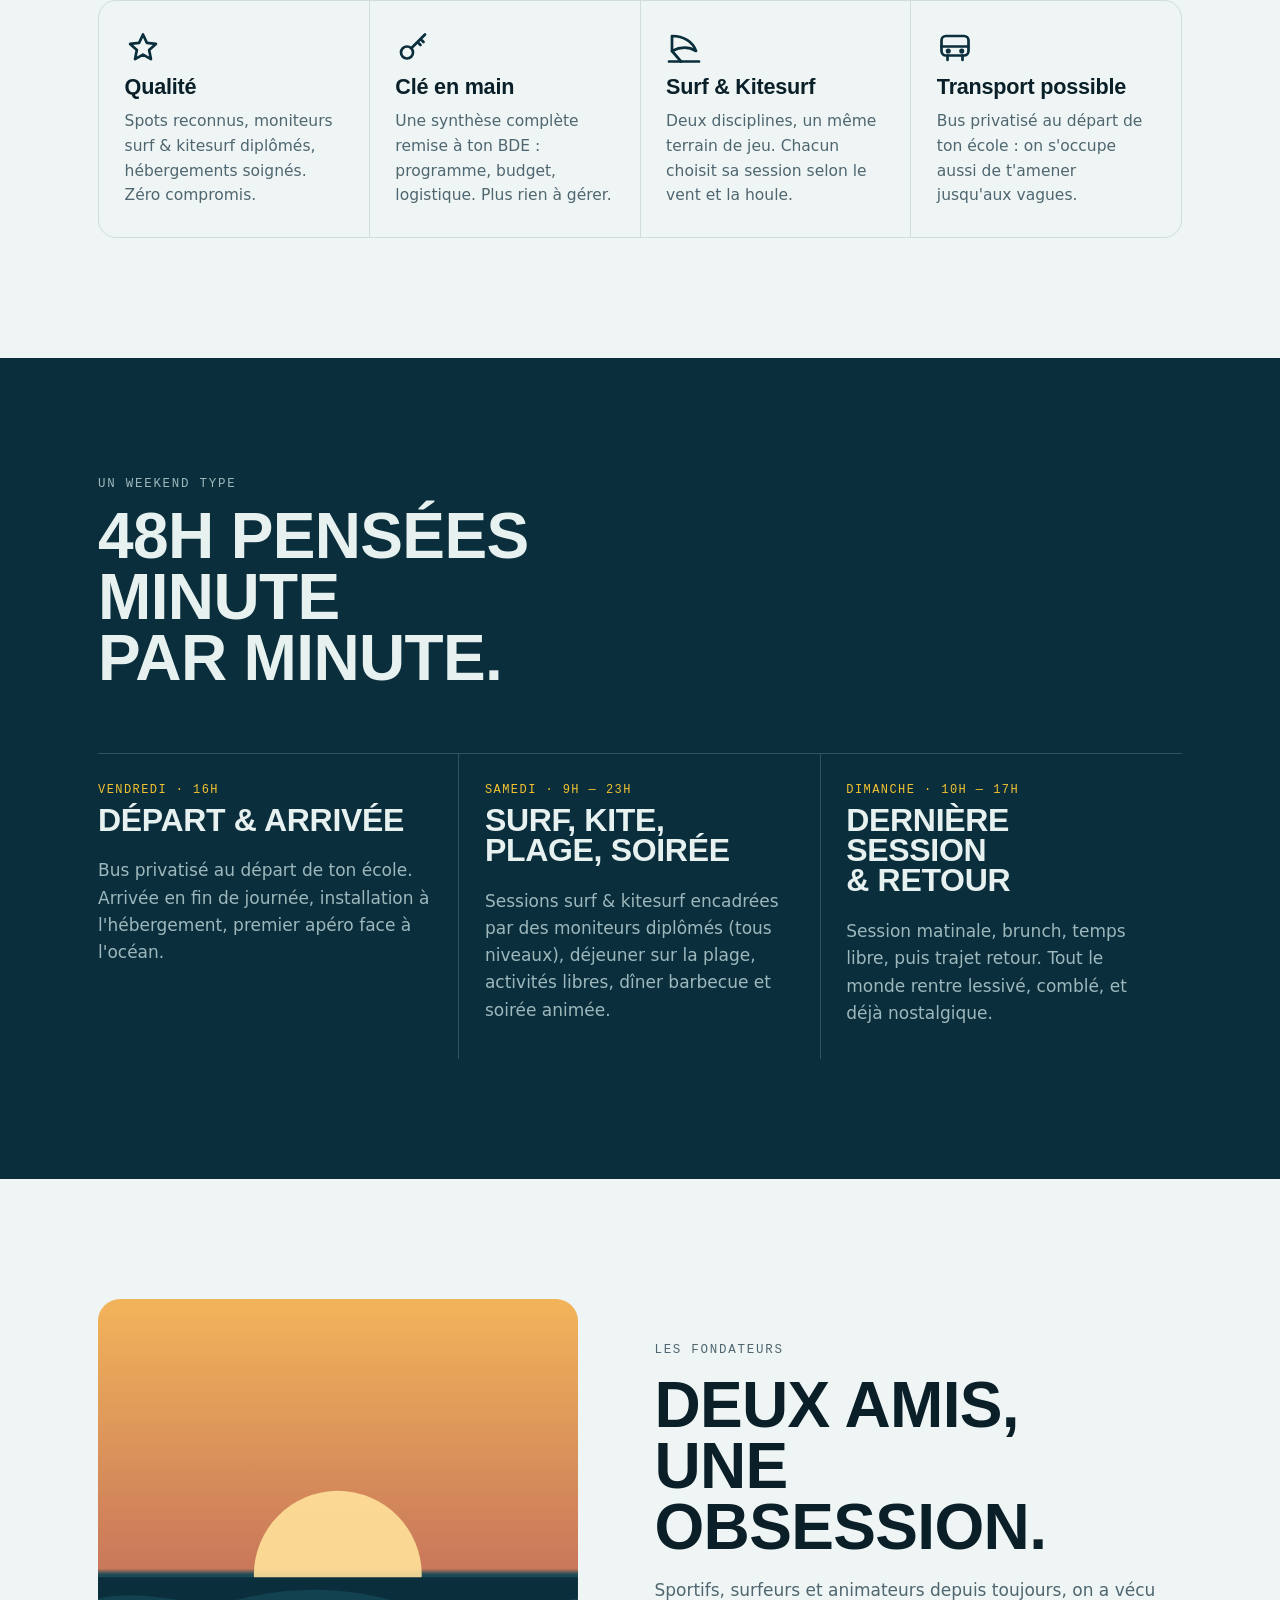
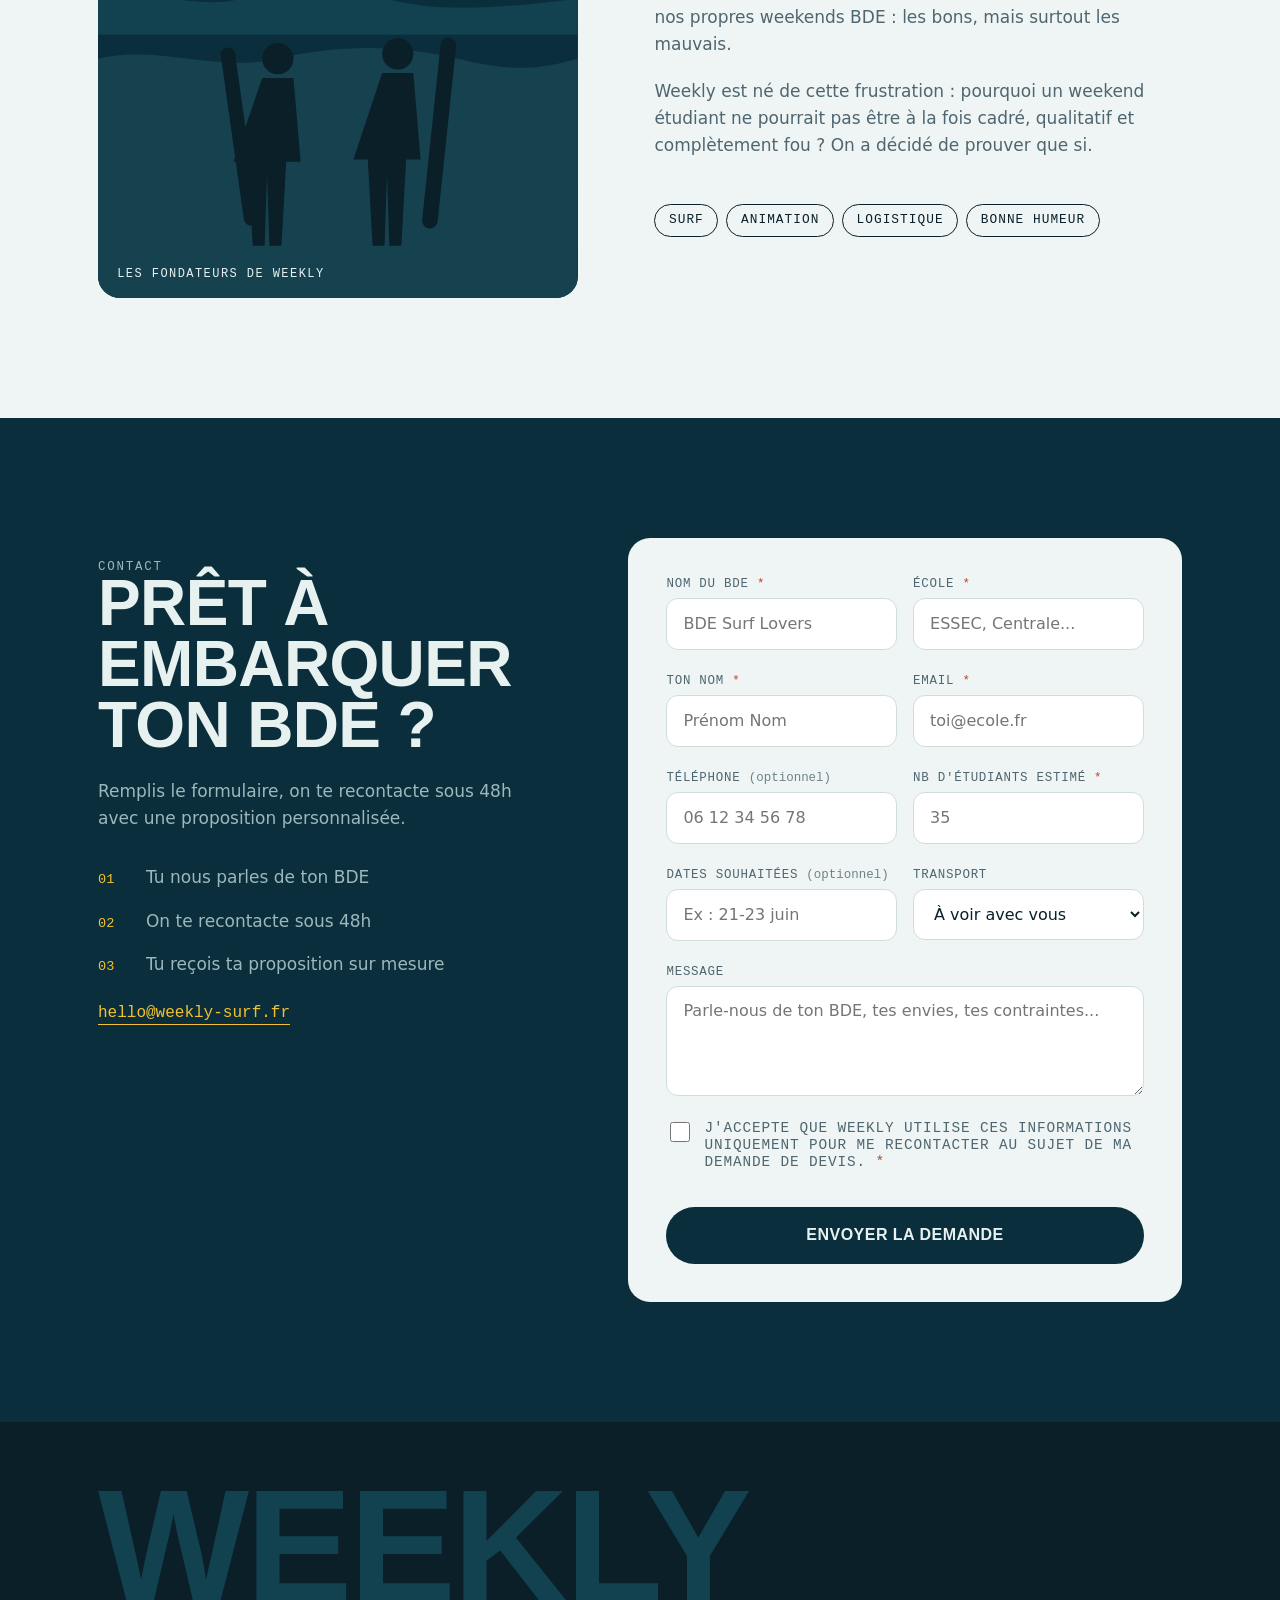
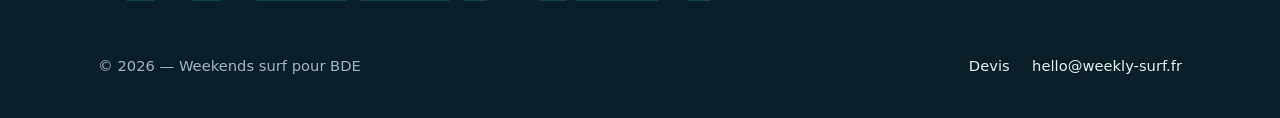
==== commit b59333ea: "Weekly : contenu BDE surf & kitesurf, formulaire de devis, hero coucher de soleil Co-Authored-By: Cl" ====
--- a/index.html
+++ b/index.html
@@ -5,17 +5,17 @@
 <meta name="viewport" content="width=device-width, initial-scale=1, viewport-fit=cover">
 <meta http-equiv="Content-Security-Policy" content="default-src 'self'; script-src 'self'; style-src 'self' 'unsafe-inline' https://fonts.googleapis.com; font-src https://fonts.gstatic.com; img-src 'self' data:; connect-src 'self' https://formspree.io; form-action 'self' https://formspree.io; base-uri 'self'; object-src 'none'; upgrade-insecure-requests">
 <meta name="referrer" content="strict-origin-when-cross-origin">
-<meta name="description" content="Week-ends surf pour étudiants : 2 jours, 4 sessions encadrées, hébergement face à l'océan. Organisé par deux potes passionnés de glisse.">
-<meta property="og:title" content="Swell Club — week-ends surf étudiants">
-<meta property="og:description" content="2 jours, 4 sessions, une bande de potes. Réserve ta place.">
+<meta name="description" content="Weekly organise des weekends surf & kitesurf clé en main pour les BDE : sessions encadrées, transport, hébergement et soirées sur la Côte Atlantique.">
+<meta property="og:title" content="Weekly — weekends surf & kitesurf pour BDE">
+<meta property="og:description" content="Juin · Juillet · Côte Atlantique. On organise tout, toi tu profites.">
 <meta name="theme-color" content="#0B2E3C">
 <!--CONTENT-START-->
-<title>Swell Club</title>
+<title>Weekly</title>
 <link rel="preconnect" href="https://fonts.googleapis.com">
 <link rel="preconnect" href="https://fonts.gstatic.com" crossorigin>
 <link rel="stylesheet" href="https://fonts.googleapis.com/css2?family=Archivo:wdth,wght@62..125,400..900&family=Instrument+Sans:wght@400;500;600&family=IBM+Plex+Mono:wght@400;500&display=swap">
 <style>
-/* Layout: hero océan plein cadre façon bulletin de houle, puis sections alternées sable/écume sur une grille 12 colonnes. */
+/* Layout: hero coucher de soleil sur l'océan, puis sections alternées écume / océan, texte aligné à gauche sur une grille large. */
 :root{
   --ocean:#0B2E3C;      /* fond profond */
   --ocean-2:#12414F;
@@ -76,19 +76,6 @@
 .hero .eyebrow{color:var(--wax);margin-bottom:1.4rem}
 @media (max-width:900px){.hero .wrap{grid-template-columns:1fr}}
 
-/* Bulletin de houle */
-.bulletin{background:rgba(6,28,37,.72);border:1px solid rgba(230,241,240,.14);border-radius:18px;padding:1.4rem;backdrop-filter:blur(6px);-webkit-backdrop-filter:blur(6px);font-family:var(--f-mono);min-width:0}
-.bulletin header{display:flex;justify-content:space-between;align-items:baseline;gap:1rem;font-size:.75rem;letter-spacing:.12em;text-transform:uppercase;color:var(--on-ocean-muted);padding-bottom:.9rem;border-bottom:1px dashed rgba(230,241,240,.2)}
-.bulletin header b{color:var(--wax);font-weight:500}
-.bulletin dl{display:grid;grid-template-columns:repeat(3,1fr);gap:1rem;margin:1rem 0 0}
-.bulletin dt{font-size:.68rem;letter-spacing:.1em;text-transform:uppercase;color:var(--on-ocean-muted)}
-.bulletin dd{margin:.25rem 0 0;font:800 1.7rem/1 var(--f-display);font-stretch:100%;font-variant-numeric:tabular-nums;color:var(--on-ocean)}
-.bulletin dd small{font:400 .75rem var(--f-mono);color:var(--on-ocean-muted);margin-left:.2rem}
-.bulletin .spot{margin-top:1.1rem;padding-top:.9rem;border-top:1px dashed rgba(230,241,240,.2);font-size:.8rem;color:var(--on-ocean-muted);display:flex;justify-content:space-between;gap:1rem;flex-wrap:wrap}
-.bulletin .live{display:inline-flex;align-items:center;gap:.45rem}
-.bulletin .live::before{content:"";width:8px;height:8px;border-radius:50%;background:var(--wax);animation:pulse 2s infinite}
-@keyframes pulse{50%{opacity:.25}}
-
 /* Bandeau défilant */
 .ticker{background:var(--wax);color:var(--ocean);overflow:hidden;white-space:nowrap;font:800 1rem/1 var(--f-display);font-stretch:125%;text-transform:uppercase;padding-block:.9rem}
 .ticker div{display:inline-block;animation:scroll 32s linear infinite}
@@ -100,17 +87,6 @@
 .sec-head p{color:var(--muted);max-width:46ch;justify-self:end}
 .sec-head .eyebrow{margin-bottom:1rem}
 @media (max-width:760px){.sec-head{grid-template-columns:1fr}.sec-head p{justify-self:start}}
-
-/* Qui on est */
-.duo{display:grid;grid-template-columns:repeat(2,minmax(0,1fr));gap:1.5rem}
-.person{display:grid;grid-template-columns:96px 1fr;gap:1.2rem;align-items:start;padding:1.6rem;border-top:2px solid var(--ink)}
-.avatar{width:96px;height:96px;border-radius:50%;background:var(--ocean);color:var(--wax);display:grid;place-items:center;font:900 2rem/1 var(--f-display);font-stretch:125%}
-.person h3{margin-bottom:.2rem}
-.person .role{font:500 .78rem var(--f-mono);letter-spacing:.08em;text-transform:uppercase;color:var(--muted);margin-bottom:.7rem}
-.person p{color:var(--muted)}
-.manifest{margin-top:3rem;font:700 clamp(1.4rem,3vw,2.2rem)/1.2 var(--f-display);font-stretch:100%;max-width:28ch;text-wrap:balance}
-.manifest mark{background:linear-gradient(transparent 60%,var(--wax) 60%);color:inherit;padding-inline:.1em}
-@media (max-width:760px){.duo{grid-template-columns:1fr}.person{grid-template-columns:72px 1fr}.avatar{width:72px;height:72px;font-size:1.5rem}}
 
 /* Programme : timeline */
 .prog{background:var(--ocean);color:var(--on-ocean)}
@@ -126,52 +102,6 @@
 .day li{display:grid;grid-template-columns:3.6rem 1fr;gap:.8rem;font-size:.98rem}
 .day time{font:500 .85rem/1.6 var(--f-mono);color:var(--on-ocean-muted);font-variant-numeric:tabular-nums}
 @media (max-width:860px){.days{grid-template-columns:1fr}.day,.day + .day{padding:1.6rem 0;border-right:0;border-bottom:1px solid rgba(230,241,240,.18)}}
-
-/* Inclus */
-.incl{display:grid;grid-template-columns:repeat(4,minmax(0,1fr));gap:1px;background:var(--line);border:1px solid var(--line);border-radius:18px;overflow:hidden}
-.incl div{background:var(--foam);padding:1.6rem;display:grid;gap:.6rem;align-content:start}
-.incl svg{width:34px;height:34px;color:var(--ocean)}
-.incl p{color:var(--muted);font-size:.95rem}
-@media (max-width:960px){.incl{grid-template-columns:repeat(2,minmax(0,1fr))}}
-@media (max-width:520px){.incl{grid-template-columns:1fr}}
-
-/* Dates & tarifs */
-.dates{background:#fff}
-.price-wrap{display:grid;grid-template-columns:1.4fr 1fr;gap:2rem;align-items:start}
-.sessions{list-style:none;margin:0;padding:0;border-top:2px solid var(--ink)}
-.sessions li{display:grid;grid-template-columns:auto 1fr auto;gap:1.2rem;align-items:center;padding:1.2rem 0;border-bottom:1px solid var(--line)}
-.sessions .d{font:850 1.6rem/1 var(--f-display);font-stretch:118%;text-transform:uppercase;min-width:7.5rem}
-.sessions .s{color:var(--muted);font-size:.95rem;min-width:0}
-.pill{font:500 .75rem/1 var(--f-mono);letter-spacing:.06em;text-transform:uppercase;padding:.5rem .75rem;border-radius:999px;border:1px solid var(--line);white-space:nowrap}
-.pill.hot{background:var(--wax);border-color:var(--wax);color:var(--ocean)}
-.pill.full{color:var(--muted);text-decoration:line-through}
-.price-card{background:var(--ocean);color:var(--on-ocean);border-radius:22px;padding:2rem;position:relative;overflow:hidden}
-.price-card .amount{font:900 clamp(4rem,9vw,5.6rem)/1 var(--f-display);font-stretch:110%;color:var(--wax);font-variant-numeric:tabular-nums}
-.price-card .amount small{font:500 1rem var(--f-mono);color:var(--on-ocean-muted)}
-.price-card ul{list-style:none;padding:0;margin:1.4rem 0 1.8rem;display:grid;gap:.6rem}
-.price-card li{display:flex;gap:.7rem;align-items:flex-start}
-.price-card li::before{content:"";flex:none;width:.55rem;height:.55rem;margin-top:.55rem;border-radius:50%;background:var(--wax)}
-.price-card .note{font:400 .8rem/1.5 var(--f-mono);color:var(--on-ocean-muted);margin-top:1rem}
-@media (max-width:900px){.price-wrap{grid-template-columns:1fr}}
-@media (max-width:560px){.sessions li{grid-template-columns:1fr auto}.sessions .s{grid-column:1/-1;grid-row:2}}
-
-/* Niveaux */
-.levels{display:grid;grid-template-columns:repeat(3,minmax(0,1fr));gap:1.5rem}
-.level{padding-top:1.2rem;border-top:2px solid var(--ink);display:grid;gap:.6rem;align-content:start}
-.level .bars{display:flex;gap:4px}
-.level .bars i{width:22px;height:6px;border-radius:3px;background:var(--line)}
-.level .bars i.on{background:var(--ocean)}
-.level p{color:var(--muted)}
-@media (max-width:760px){.levels{grid-template-columns:1fr}}
-
-/* FAQ */
-.faq{display:grid;gap:0;border-top:2px solid var(--ink);max-width:880px}
-.faq details{border-bottom:1px solid var(--line)}
-.faq summary{list-style:none;cursor:pointer;display:flex;justify-content:space-between;gap:1rem;align-items:center;padding:1.3rem 0;font:700 1.15rem/1.3 var(--f-display);font-stretch:105%}
-.faq summary::-webkit-details-marker{display:none}
-.faq summary::after{content:"+";font:400 1.6rem/1 var(--f-mono);transition:transform .25s}
-.faq details[open] summary::after{transform:rotate(45deg)}
-.faq details p{padding:0 0 1.4rem;color:var(--muted);max-width:65ch}
 
 /* Formulaire */
 .book{background:var(--ocean);color:var(--on-ocean)}
@@ -212,241 +142,195 @@
 footer a{color:var(--on-ocean);text-decoration:none}
 footer a:hover{color:var(--wax)}
 footer nav{display:flex;flex-wrap:wrap;gap:1.4rem}
+
+/* Hero : coucher de soleil */
+.hero h1{font-size:clamp(2.5rem,7.2vw,6.2rem);max-width:15ch}
+.hero h1 em{font-size:.62em;margin-top:.25em;line-height:1}
+.hero{background:linear-gradient(180deg,#0B2E3C 0%,#1C4A57 46%,#C9785A 78%,#F2B45A 100%)}
+.hero canvas{height:46%}
+.hero .wrap{grid-template-columns:1fr;padding-block:clamp(4rem,10vw,8rem) clamp(9rem,20vw,15rem)}
+.hero .lead{color:var(--on-ocean);opacity:.85;max-width:52ch}
+.sun{position:absolute;left:62%;bottom:20%;width:clamp(120px,22vw,300px);aspect-ratio:1;max-width:100%;border-radius:50%;background:radial-gradient(circle,#FFE29A 0%,#F2C230 55%,rgba(242,194,48,0) 72%);z-index:-2;animation:set 14s ease-in-out infinite alternate}
+@media (max-width:700px){.sun{left:auto;right:-12%;bottom:40%;opacity:.8}}
+@keyframes set{to{transform:translateY(18%)}}
+.tags{display:flex;flex-wrap:wrap;gap:.5rem;margin-top:1.6rem;list-style:none;padding:0}
+.tags li{font:500 .8rem/1 var(--f-mono);letter-spacing:.08em;text-transform:uppercase;padding:.55rem .85rem;border-radius:999px;border:1px solid rgba(230,241,240,.35)}
+.scroll{position:absolute;left:50%;bottom:1.4rem;transform:translateX(-50%);font:500 .7rem var(--f-mono);letter-spacing:.2em;text-transform:uppercase;color:var(--ocean);text-decoration:none;display:grid;justify-items:center;gap:.4rem}
+.scroll::after{content:"";width:1px;height:28px;background:currentColor;animation:drip 1.8s ease-in-out infinite}
+@keyframes drip{0%{transform:scaleY(0);transform-origin:top}50%{transform:scaleY(1);transform-origin:top}51%{transform-origin:bottom}100%{transform:scaleY(0);transform-origin:bottom}}
+
+/* Démarque : 4 piliers */
+.pillars{display:grid;grid-template-columns:repeat(4,minmax(0,1fr));gap:1px;background:var(--line);border:1px solid var(--line);border-radius:18px;overflow:hidden}
+.pillars article{background:var(--foam);padding:1.8rem 1.6rem;display:grid;gap:.7rem;align-content:start}
+.pillars svg{width:36px;height:36px;color:var(--ocean)}
+.pillars p{color:var(--muted);font-size:.97rem}
+@media (max-width:980px){.pillars{grid-template-columns:repeat(2,minmax(0,1fr))}}
+@media (max-width:540px){.pillars{grid-template-columns:1fr}}
+.day p{color:var(--on-ocean-muted)}
+.day h3 span{font-variant-numeric:tabular-nums}
+
+/* Fondateurs */
+.founders{display:grid;grid-template-columns:1fr 1.1fr;gap:clamp(2rem,6vw,5rem);align-items:center}
+.duo-art{position:relative;aspect-ratio:4/5;max-width:100%;border-radius:22px;overflow:hidden;background:linear-gradient(180deg,#F2B45A 0%,#C9785A 45%,#1C4A57 46%,#0B2E3C 100%)}
+.duo-art svg{position:absolute;inset:0;width:100%;height:100%}
+.duo-art figcaption{position:absolute;left:1.2rem;bottom:1.1rem;font:500 .75rem var(--f-mono);letter-spacing:.12em;text-transform:uppercase;color:var(--on-ocean)}
+.founders .copy{display:grid;gap:1.2rem;min-width:0}
+.founders .copy p{color:var(--muted);max-width:56ch}
+.founders .tags li{border-color:var(--ink);color:var(--ink)}
+@media (max-width:860px){.founders{grid-template-columns:1fr}.duo-art{aspect-ratio:16/11}}
+.contact-mail{display:inline-flex;margin-top:1.6rem;font:500 1rem var(--f-mono);color:var(--wax);text-decoration:none;border-bottom:1px solid currentColor;padding-bottom:.15rem;overflow-wrap:anywhere}
+.opt{text-transform:none;letter-spacing:0;color:var(--muted);opacity:.8}
 </style>
 <!--HEAD-END-->
 </head>
 <body>
 <!--BODY-START-->
-<a class="skip" href="#reserver">Aller au formulaire de réservation</a>
+<a class="skip" href="#contact">Aller au formulaire de devis</a>
 <nav class="nav" aria-label="Navigation principale">
   <div class="wrap">
-    <a class="logo" href="#top" aria-label="Swell Club, accueil">
+    <a class="logo" href="#top" aria-label="Weekly, accueil">
       <svg viewBox="0 0 32 32" fill="none" aria-hidden="true"><circle cx="16" cy="16" r="15" fill="#F2C230"/><path d="M4 19c3-4 6-4 8-1s5 3 8 0 6-3 8 1" stroke="#0B2E3C" stroke-width="2.6" stroke-linecap="round"/></svg>
-      Swell Club
+      Weekly
     </a>
     <ul>
-      <li><a href="#nous">Qui on est</a></li>
-      <li><a href="#programme">Programme</a></li>
-      <li><a href="#dates">Dates &amp; prix</a></li>
-      <li><a href="#faq">FAQ</a></li>
+      <li><a href="#demarque">Notre démarque</a></li>
+      <li><a href="#weekend">Un weekend type</a></li>
+      <li><a href="#fondateurs">Les fondateurs</a></li>
     </ul>
-    <a class="btn btn-wax" href="#reserver">Réserver</a>
+    <a class="btn btn-wax" href="#contact">Devis</a>
   </div>
 </nav>
 
 <header class="hero" id="top">
-  <canvas id="waves" aria-hidden="true"></canvas>
+  <div class="sun" aria-hidden="true"></div>
+  <canvas id="waves" role="img" aria-label="Vagues au coucher du soleil"></canvas>
   <div class="wrap">
     <div>
-      <p class="eyebrow">Week-ends surf · étudiants · 18–28 ans</p>
-      <h1>Deux jours.<em>Zéro partiel.</em></h1>
-      <p class="lead">On t'emmène surfer avec ta bande : sessions encadrées par des moniteurs diplômés, maison face à l'océan, repas et soirées compris. Tu viens avec ton sac, on s'occupe du reste.</p>
+      <p class="eyebrow">Juin · Juillet · Côte Atlantique</p>
+      <h1>Le weekend surf &amp; kitesurf<em>clé en main pour ton BDE</em></h1>
+      <p class="lead">On organise tout : vagues, vent, transport, soirées, coucher de soleil sur la plage. Toi, tu profites. Tes étudiants en parleront pendant des années.</p>
+      <ul class="tags" aria-label="Activités"><li>Surf</li><li>Kitesurf</li><li>Sunset sessions</li></ul>
       <div class="ctas">
-        <a class="btn btn-wax" href="#reserver">Je réserve ma place
+        <a class="btn btn-wax" href="#contact">Demander un devis
           <svg width="18" height="18" viewBox="0 0 24 24" fill="none" aria-hidden="true"><path d="M5 12h14m-6-6 6 6-6 6" stroke="currentColor" stroke-width="2.4" stroke-linecap="round" stroke-linejoin="round"/></svg>
         </a>
-        <a class="btn btn-ghost" href="#programme">Voir le programme</a>
+        <a class="btn btn-ghost" href="#weekend">Découvrir un weekend</a>
       </div>
     </div>
-    <aside class="bulletin" aria-label="Prochain départ">
-      <header><span>Prochain départ</span><b>Sam 17 → Dim 18 oct</b></header>
-      <dl>
-        <div><dt>Houle</dt><dd>1,2<small>m</small></dd></div>
-        <div><dt>Période</dt><dd>11<small>s</small></dd></div>
-        <div><dt>Eau</dt><dd>17<small>°C</small></dd></div>
-        <div><dt>Sessions</dt><dd>4<small>× 2h</small></dd></div>
-        <div><dt>Groupe</dt><dd>16<small>max</small></dd></div>
-        <div><dt>Places</dt><dd>5<small>restantes</small></dd></div>
-      </dl>
-      <div class="spot"><span class="live">Inscriptions ouvertes</span><span>Hossegor · Landes</span></div>
-    </aside>
-  </div>
+  </div>
+  <a class="scroll" href="#demarque">Scroll</a>
 </header>
 
 <div class="ticker" aria-hidden="true"><div>
-  <span>Planche &amp; combi fournies</span>✦<span>Moniteurs diplômés d'État</span>✦<span>Tous niveaux</span>✦<span>Maison face à l'océan</span>✦<span>Covoit' organisé</span>✦
-  <span>Planche &amp; combi fournies</span>✦<span>Moniteurs diplômés d'État</span>✦<span>Tous niveaux</span>✦<span>Maison face à l'océan</span>✦<span>Covoit' organisé</span>✦
+  <span>Surf</span>✦<span>Kitesurf</span>✦<span>Sunset sessions</span>✦<span>Bus privatisé</span>✦<span>Moniteurs diplômés</span>✦<span>Clé en main</span>✦
+  <span>Surf</span>✦<span>Kitesurf</span>✦<span>Sunset sessions</span>✦<span>Bus privatisé</span>✦<span>Moniteurs diplômés</span>✦<span>Clé en main</span>✦
 </div></div>
 
 <main>
-<section id="nous">
+<section id="demarque">
   <div class="wrap">
     <div class="sec-head">
-      <div><p class="eyebrow">Qui on est</p><h2>Deux potes,<br>une obsession.</h2></div>
-      <p>On a commencé par embarquer nos amis de promo chaque fois que la houle rentrait. Aujourd'hui, on organise ces week-ends pour tous les étudiants qui ont envie de se lever tôt pour la bonne raison.</p>
-    </div>
-    <div class="duo">
-      <article class="person">
-        <div class="avatar" aria-hidden="true">V</div>
-        <div>
-          <h3>Vincent</h3>
-          <p class="role">Co-fondateur · logistique &amp; vibes</p>
-          <p>Surfeur depuis l'adolescence, sportif touche-à-tout. Il trouve les spots, gère la maison et s'assure que personne ne rate le lever de soleil.</p>
-        </div>
+      <div><p class="eyebrow">Notre démarque</p><h2>Deux passionnés, zéro approximation.</h2></div>
+      <p>Weekly, c'est l'agence pensée par et pour des étudiants. Notre obsession : des weekends que tu n'as pas à gérer, mais que tu n'oublies jamais.</p>
+    </div>
+    <div class="pillars">
+      <article>
+        <svg viewBox="0 0 24 24" fill="none" stroke="currentColor" stroke-width="1.8" stroke-linecap="round" stroke-linejoin="round" aria-hidden="true"><path d="m12 3 2.6 5.6 6 .7-4.5 4.1 1.2 6L12 16.4 6.7 19.4l1.2-6L3.4 9.3l6-.7Z"/></svg>
+        <h3>Qualité</h3><p>Spots reconnus, moniteurs surf &amp; kitesurf diplômés, hébergements soignés. Zéro compromis.</p>
       </article>
-      <article class="person">
-        <div class="avatar" aria-hidden="true">M</div>
-        <div>
-          <h3>Maxime</h3>
-          <p class="role">Co-fondateur · eau &amp; sécurité</p>
-          <p>Passionné de glisse, toujours le premier à l'eau. Il fait le lien avec les moniteurs et adapte chaque session au niveau du groupe.</p>
-        </div>
+      <article>
+        <svg viewBox="0 0 24 24" fill="none" stroke="currentColor" stroke-width="1.8" stroke-linecap="round" stroke-linejoin="round" aria-hidden="true"><circle cx="8" cy="15" r="4"/><path d="m11 12 9-9m-3 3 2 2m-4 0 2 2"/></svg>
+        <h3>Clé en main</h3><p>Une synthèse complète remise à ton BDE : programme, budget, logistique. Plus rien à gérer.</p>
       </article>
-    </div>
-    <p class="manifest">Pas un camp, pas un club de vacances. <mark>Un week-end entre potes</mark>, qui se trouve être très bien organisé.</p>
+      <article>
+        <svg viewBox="0 0 24 24" fill="none" stroke="currentColor" stroke-width="1.8" stroke-linecap="round" stroke-linejoin="round" aria-hidden="true"><path d="M4 4c8 0 14 4 16 10-5-3-10-3-16 0Z"/><path d="M4 14 10 21"/><path d="M2 21h20"/></svg>
+        <h3>Surf &amp; Kitesurf</h3><p>Deux disciplines, un même terrain de jeu. Chacun choisit sa session selon le vent et la houle.</p>
+      </article>
+      <article>
+        <svg viewBox="0 0 24 24" fill="none" stroke="currentColor" stroke-width="1.8" stroke-linecap="round" stroke-linejoin="round" aria-hidden="true"><rect x="3" y="4" width="18" height="13" rx="3"/><path d="M3 11h18M7 20v-3m10 3v-3"/><circle cx="7.5" cy="14" r=".8"/><circle cx="16.5" cy="14" r=".8"/></svg>
+        <h3>Transport possible</h3><p>Bus privatisé au départ de ton école : on s'occupe aussi de t'amener jusqu'aux vagues.</p>
+      </article>
+    </div>
   </div>
 </section>
 
-<section class="prog" id="programme">
+<section class="prog" id="weekend">
   <div class="wrap">
     <div class="sec-head">
-      <div><p class="eyebrow">Le programme</p><h2>48 heures<br>bien remplies.</h2></div>
-      <p>Les horaires bougent avec les marées : on surfe quand l'océan est bon, pas quand le planning l'impose. Voici une journée type.</p>
+      <div><p class="eyebrow">Un weekend type</p><h2>48h pensées minute par minute.</h2></div>
     </div>
     <div class="days">
       <div class="day">
-        <h3><span>J-0 · Vendredi</span>Arrivée</h3>
-        <ol>
-          <li><time>19:00</time><span>Départ en covoit' depuis la gare</span></li>
-          <li><time>21:30</time><span>Installation à la maison</span></li>
-          <li><time>22:00</time><span>Dîner, briefing sécurité et lecture des prévisions</span></li>
-        </ol>
+        <h3><span>Vendredi · 16h</span>Départ &amp; arrivée</h3>
+        <p>Bus privatisé au départ de ton école. Arrivée en fin de journée, installation à l'hébergement, premier apéro face à l'océan.</p>
       </div>
       <div class="day">
-        <h3><span>J-1 · Samedi</span>Full surf</h3>
-        <ol>
-          <li><time>08:30</time><span>Session 1 avec moniteur, marée montante</span></li>
-          <li><time>12:30</time><span>Brunch géant au retour de l'eau</span></li>
-          <li><time>16:00</time><span>Session 2 + analyse vidéo</span></li>
-          <li><time>20:00</time><span>Barbecue et soirée feu de camp</span></li>
-        </ol>
+        <h3><span>Samedi · 9h — 23h</span>Surf, kite, plage, soirée</h3>
+        <p>Sessions surf &amp; kitesurf encadrées par des moniteurs diplômés (tous niveaux), déjeuner sur la plage, activités libres, dîner barbecue et soirée animée.</p>
       </div>
       <div class="day">
-        <h3><span>J-2 · Dimanche</span>Dernières vagues</h3>
-        <ol>
-          <li><time>07:30</time><span>Dawn patrol (session 3) pour les motivés</span></li>
-          <li><time>11:00</time><span>Session 4, puis photos du groupe</span></li>
-          <li><time>15:00</time><span>Déjeuner et retour</span></li>
-        </ol>
+        <h3><span>Dimanche · 10h — 17h</span>Dernière session &amp; retour</h3>
+        <p>Session matinale, brunch, temps libre, puis trajet retour. Tout le monde rentre lessivé, comblé, et déjà nostalgique.</p>
       </div>
     </div>
   </div>
 </section>
 
-<section>
-  <div class="wrap">
-    <div class="sec-head">
-      <div><p class="eyebrow">Tout est compris</p><h2>Tu ramènes<br>juste ta serviette.</h2></div>
-      <p>Un prix, aucune mauvaise surprise sur place. Seuls tes extras perso restent à ta charge.</p>
-    </div>
-    <div class="incl">
-      <div>
-        <svg viewBox="0 0 24 24" fill="none" stroke="currentColor" stroke-width="1.8" stroke-linecap="round" stroke-linejoin="round" aria-hidden="true"><path d="M12 2c3 4 4 9 3 20H9C8 11 9 6 12 2Z"/><path d="M12 6v12"/></svg>
-        <h3>Matériel</h3><p>Planche adaptée à ton niveau et combinaison 4/3 mm.</p>
-      </div>
-      <div>
-        <svg viewBox="0 0 24 24" fill="none" stroke="currentColor" stroke-width="1.8" stroke-linecap="round" stroke-linejoin="round" aria-hidden="true"><circle cx="12" cy="7" r="4"/><path d="M4 21c0-4 4-6 8-6s8 2 8 6"/></svg>
-        <h3>Encadrement</h3><p>4 sessions de 2 h avec des moniteurs diplômés d'État.</p>
-      </div>
-      <div>
-        <svg viewBox="0 0 24 24" fill="none" stroke="currentColor" stroke-width="1.8" stroke-linecap="round" stroke-linejoin="round" aria-hidden="true"><path d="M3 11 12 4l9 7"/><path d="M5 10v10h14V10"/><path d="M10 20v-5h4v5"/></svg>
-        <h3>Hébergement</h3><p>2 nuits en maison partagée, à 5 minutes à pied de la plage.</p>
-      </div>
-      <div>
-        <svg viewBox="0 0 24 24" fill="none" stroke="currentColor" stroke-width="1.8" stroke-linecap="round" stroke-linejoin="round" aria-hidden="true"><path d="M4 3v8a3 3 0 0 0 6 0V3M7 3v18M17 21V3c-2 1-3 4-3 8h3"/></svg>
-        <h3>Repas</h3><p>Petits-déj, brunchs, dîners et le barbecue du samedi.</p>
-      </div>
+<section id="fondateurs">
+  <div class="wrap founders">
+    <figure class="duo-art" style="margin:0">
+      <svg viewBox="0 0 400 500" preserveAspectRatio="xMidYMid slice" role="img" aria-label="Les fondateurs de Weekly, deux silhouettes avec leurs planches face au coucher de soleil">
+        <circle cx="200" cy="230" r="70" fill="#FFE29A" opacity=".9"/>
+        <path d="M0 232h400v268H0z" fill="#0B2E3C"/>
+        <path d="M0 250c40-10 80 10 120 0s80-10 120 0 80 10 160 0v30H0z" fill="#12414F"/>
+        <path d="M0 300c50-12 100 12 150 0s100-12 150 0 70 8 100 0v200H0z" fill="#1C4A57" opacity=".7"/>
+        <g fill="#0A1F28">
+          <circle cx="150" cy="300" r="13"/><path d="M137 316h26l6 70h-12l-4 70h-10l-2-60-2 60h-10l-4-70h-12z"/>
+          <rect x="112" y="290" width="12" height="150" rx="6" transform="rotate(-8 118 365)"/>
+          <circle cx="250" cy="296" r="13"/><path d="M237 312h26l6 72h-12l-4 72h-10l-2-60-2 60h-10l-4-72h-12z"/>
+          <rect x="278" y="282" width="13" height="160" rx="6.5" transform="rotate(6 284 362)"/>
+        </g>
+      </svg>
+      <figcaption>Les fondateurs de Weekly</figcaption>
+    </figure>
+    <div class="copy">
+      <p class="eyebrow">Les fondateurs</p>
+      <h2>Deux amis,<br>une obsession.</h2>
+      <p>Sportifs, surfeurs et animateurs depuis toujours, on a vécu nos propres weekends BDE : les bons, mais surtout les mauvais.</p>
+      <p>Weekly est né de cette frustration : pourquoi un weekend étudiant ne pourrait pas être à la fois cadré, qualitatif et complètement fou ? On a décidé de prouver que si.</p>
+      <ul class="tags" aria-label="Nos compétences"><li>Surf</li><li>Animation</li><li>Logistique</li><li>Bonne humeur</li></ul>
     </div>
   </div>
 </section>
 
-<section class="dates" id="dates">
-  <div class="wrap">
-    <div class="sec-head">
-      <div><p class="eyebrow">Dates &amp; tarifs</p><h2>Choisis<br>ta marée.</h2></div>
-      <p>16 places par week-end, pas une de plus : c'est ce qui garde l'ambiance et la sécurité au niveau.</p>
-    </div>
-    <div class="price-wrap">
-      <ul class="sessions">
-        <li><span class="d">17–18 oct</span><span class="s">Hossegor · grandes marées d'automne</span><span class="pill hot">5 places</span></li>
-        <li><span class="d">7–8 nov</span><span class="s">Hossegor · spécial débutants</span><span class="pill">11 places</span></li>
-        <li><span class="d">21–22 nov</span><span class="s">Seignosse · niveau intermédiaire</span><span class="pill">14 places</span></li>
-        <li><span class="d">26–27 sept</span><span class="s">Hossegor · rentrée</span><span class="pill full">Complet</span></li>
-      </ul>
-      <div class="price-card">
-        <p class="eyebrow" style="color:var(--on-ocean-muted)">Tarif étudiant</p>
-        <p class="amount">189€<small> / pers.</small></p>
-        <ul>
-          <li>4 sessions encadrées + matériel</li>
-          <li>2 nuits et tous les repas</li>
-          <li>Covoiturage organisé depuis la gare</li>
-          <li>Assurance activité incluse</li>
-        </ul>
-        <a class="btn btn-wax" href="#reserver">Réserver ce week-end</a>
-        <p class="note">Acompte de 60 € à la réservation. Tarif groupe dès 6 personnes : -10 %.</p>
-      </div>
-    </div>
-  </div>
-</section>
-
-<section>
-  <div class="wrap">
-    <div class="sec-head">
-      <div><p class="eyebrow">Ton niveau</p><h2>Jamais surfé ?<br>Parfait.</h2></div>
-      <p>Les groupes sont répartis par niveau dès la première session. Chacun progresse à son rythme.</p>
-    </div>
-    <div class="levels">
-      <div class="level"><div class="bars" aria-hidden="true"><i class="on"></i><i></i><i></i></div><h3>Première vague</h3><p>Sécurité, lecture de l'océan, take-off dans la mousse. Objectif : ta première vague debout.</p></div>
-      <div class="level"><div class="bars" aria-hidden="true"><i class="on"></i><i class="on"></i><i></i></div><h3>Je me lève</h3><p>Passage au line-up, choix des vagues, premiers virages sur l'épaule.</p></div>
-      <div class="level"><div class="bars" aria-hidden="true"><i class="on"></i><i class="on"></i><i class="on"></i></div><h3>Je ride</h3><p>Coaching vidéo, placement, manœuvres. Sessions free-surf sur les meilleurs créneaux.</p></div>
-    </div>
-  </div>
-</section>
-
-<section id="faq" style="padding-top:0">
-  <div class="wrap">
-    <div class="sec-head">
-      <div><p class="eyebrow">Questions fréquentes</p><h2>Avant de<br>te jeter à l'eau.</h2></div>
-    </div>
-    <div class="faq">
-      <details><summary>Faut-il savoir nager ?</summary><p>Oui : tu dois être capable de nager 50 m et de t'immerger sans appréhension. Le reste, on te l'apprend.</p></details>
-      <details><summary>Et si les conditions sont mauvaises ?</summary><p>On choisit le spot le plus adapté chaque jour. Si l'océan est vraiment impraticable, on remplace la session par une activité (skate, yoga, rando côtière) ou on te rembourse la session.</p></details>
-      <details><summary>Je peux venir seul·e ?</summary><p>Bien sûr. La moitié des participants viennent seuls et repartent avec une bande de potes. Les chambres sont réparties à l'arrivée.</p></details>
-      <details><summary>Comment se passe le paiement ?</summary><p>Après ton inscription, on te recontacte sous 48 h pour confirmer ta place. Un acompte de 60 € la bloque, le solde est réglé 10 jours avant le départ.</p></details>
-      <details><summary>Quelle est la politique d'annulation ?</summary><p>Annulation gratuite jusqu'à 15 jours avant le départ. Ensuite, l'acompte est conservé, sauf si tu trouves quelqu'un pour te remplacer.</p></details>
-    </div>
-  </div>
-</section>
-
-<section class="book" id="reserver">
+<section class="book" id="contact">
   <div class="wrap book-grid">
     <div>
-      <p class="eyebrow">Réservation</p>
-      <h2>Ta place<br>t'attend.</h2>
-      <p>Remplis le formulaire, on te répond sous 48 h pour confirmer les détails et l'acompte. Aucun paiement n'est demandé ici.</p>
+      <p class="eyebrow">Contact</p>
+      <h2>Prêt à embarquer ton BDE ?</h2>
+      <p>Remplis le formulaire, on te recontacte sous 48h avec une proposition personnalisée.</p>
       <ol class="book-steps">
-        <li>Tu envoies ta demande</li>
-        <li>On t'appelle ou on t'écrit pour valider</li>
-        <li>Tu verses l'acompte et ta place est bloquée</li>
+        <li>Tu nous parles de ton BDE</li>
+        <li>On te recontacte sous 48h</li>
+        <li>Tu reçois ta proposition sur mesure</li>
       </ol>
+      <a class="contact-mail" href="mailto:hello@weekly-surf.fr">hello@weekly-surf.fr</a>
     </div>
     <form id="booking" novalidate autocomplete="on">
-      <div class="field"><label for="prenom">Prénom <span class="req">*</span></label><input id="prenom" name="prenom" type="text" autocomplete="given-name" required maxlength="50"><span class="err" aria-live="polite"></span></div>
-      <div class="field"><label for="nom">Nom <span class="req">*</span></label><input id="nom" name="nom" type="text" autocomplete="family-name" required maxlength="50"><span class="err" aria-live="polite"></span></div>
-      <div class="field"><label for="email">E-mail <span class="req">*</span></label><input id="email" name="email" type="email" autocomplete="email" required maxlength="120"><span class="err" aria-live="polite"></span></div>
-      <div class="field"><label for="tel">Téléphone <span class="req">*</span></label><input id="tel" name="telephone" type="tel" autocomplete="tel" required maxlength="20" inputmode="tel"><span class="err" aria-live="polite"></span></div>
-      <div class="field"><label for="ecole">École / université</label><input id="ecole" name="ecole" type="text" maxlength="80"><span class="err" aria-live="polite"></span></div>
-      <div class="field"><label for="nb">Nombre de places <span class="req">*</span></label>
-        <select id="nb" name="places" required><option value="1">1</option><option value="2">2</option><option value="3">3</option><option value="4">4</option><option value="5">5</option><option value="6">6 et + (tarif groupe)</option></select><span class="err" aria-live="polite"></span></div>
-      <div class="field"><label for="date">Week-end souhaité <span class="req">*</span></label>
-        <select id="date" name="weekend" required><option value="">Choisir…</option><option>17–18 oct · Hossegor</option><option>7–8 nov · Hossegor (débutants)</option><option>21–22 nov · Seignosse</option><option>Liste d'attente / autre date</option></select><span class="err" aria-live="polite"></span></div>
-      <div class="field"><label for="niveau">Ton niveau <span class="req">*</span></label>
-        <select id="niveau" name="niveau" required><option value="">Choisir…</option><option>Jamais surfé</option><option>Quelques sessions</option><option>Je me lève et je tourne</option><option>Confirmé</option></select><span class="err" aria-live="polite"></span></div>
-      <div class="field full"><label for="message">Un message ? (allergies, questions…)</label><textarea id="message" name="message" maxlength="1000"></textarea><span class="err" aria-live="polite"></span></div>
+      <div class="field"><label for="bde">Nom du BDE <span class="req">*</span></label><input id="bde" name="bde" type="text" placeholder="BDE Surf Lovers" required maxlength="80"><span class="err" aria-live="polite"></span></div>
+      <div class="field"><label for="ecole">École <span class="req">*</span></label><input id="ecole" name="ecole" type="text" placeholder="ESSEC, Centrale..." autocomplete="organization" required maxlength="80"><span class="err" aria-live="polite"></span></div>
+      <div class="field"><label for="nom">Ton nom <span class="req">*</span></label><input id="nom" name="nom" type="text" placeholder="Prénom Nom" autocomplete="name" required maxlength="80"><span class="err" aria-live="polite"></span></div>
+      <div class="field"><label for="email">Email <span class="req">*</span></label><input id="email" name="email" type="email" placeholder="toi@ecole.fr" autocomplete="email" required maxlength="120"><span class="err" aria-live="polite"></span></div>
+      <div class="field"><label for="tel">Téléphone <span class="opt">(optionnel)</span></label><input id="tel" name="telephone" type="tel" placeholder="06 12 34 56 78" autocomplete="tel" maxlength="20" inputmode="tel"><span class="err" aria-live="polite"></span></div>
+      <div class="field"><label for="nb">Nb d'étudiants estimé <span class="req">*</span></label><input id="nb" name="etudiants" type="number" placeholder="35" min="5" max="500" step="1" inputmode="numeric" required><span class="err" aria-live="polite"></span></div>
+      <div class="field"><label for="dates">Dates souhaitées <span class="opt">(optionnel)</span></label><input id="dates" name="dates" type="text" placeholder="Ex : 21-23 juin" maxlength="60"><span class="err" aria-live="polite"></span></div>
+      <div class="field"><label for="transport">Transport</label>
+        <select id="transport" name="transport"><option>À voir avec vous</option><option>Bus privatisé au départ de l'école</option><option>On vient par nos propres moyens</option></select><span class="err" aria-live="polite"></span></div>
+      <div class="field full"><label for="message">Message</label><textarea id="message" name="message" placeholder="Parle-nous de ton BDE, tes envies, tes contraintes..." maxlength="2000"></textarea><span class="err" aria-live="polite"></span></div>
       <div class="hp" aria-hidden="true"><label for="website">Ne pas remplir</label><input id="website" name="website" type="text" tabindex="-1" autocomplete="off"></div>
-      <label class="check" for="rgpd"><input id="rgpd" name="consentement" type="checkbox" required><span>J'accepte que mes données soient utilisées uniquement pour traiter ma demande de réservation. Elles ne sont ni revendues ni partagées. <span class="req">*</span></span></label>
+      <label class="check" for="rgpd"><input id="rgpd" name="consentement" type="checkbox" required><span>J'accepte que Weekly utilise ces informations uniquement pour me recontacter au sujet de ma demande de devis. <span class="req">*</span></span></label>
       <span class="err" id="rgpd-err" aria-live="polite" style="grid-column:1/-1"></span>
-      <button class="btn" type="submit">Envoyer ma demande</button>
+      <button class="btn" type="submit">Envoyer la demande</button>
       <div class="status" id="status" role="status" hidden></div>
     </form>
   </div>
@@ -455,14 +339,12 @@
 
 <footer>
   <div class="wrap">
-    <p class="big" aria-hidden="true">Swell Club</p>
+    <p class="big" aria-hidden="true">Weekly</p>
     <div class="cols">
-      <p>© 2026 Swell Club · Week-ends surf étudiants · Landes</p>
+      <p>© 2026 — Weekends surf pour BDE</p>
       <nav aria-label="Liens de pied de page">
-        <a href="#reserver">Réserver</a>
-        <a href="#faq">FAQ</a>
-        <a href="https://www.instagram.com/" target="_blank" rel="noopener noreferrer">Instagram</a>
-        <a href="#top">Mentions légales</a>
+        <a href="#contact">Devis</a>
+        <a href="mailto:hello@weekly-surf.fr">hello@weekly-surf.fr</a>
       </nav>
     </div>
   </div>
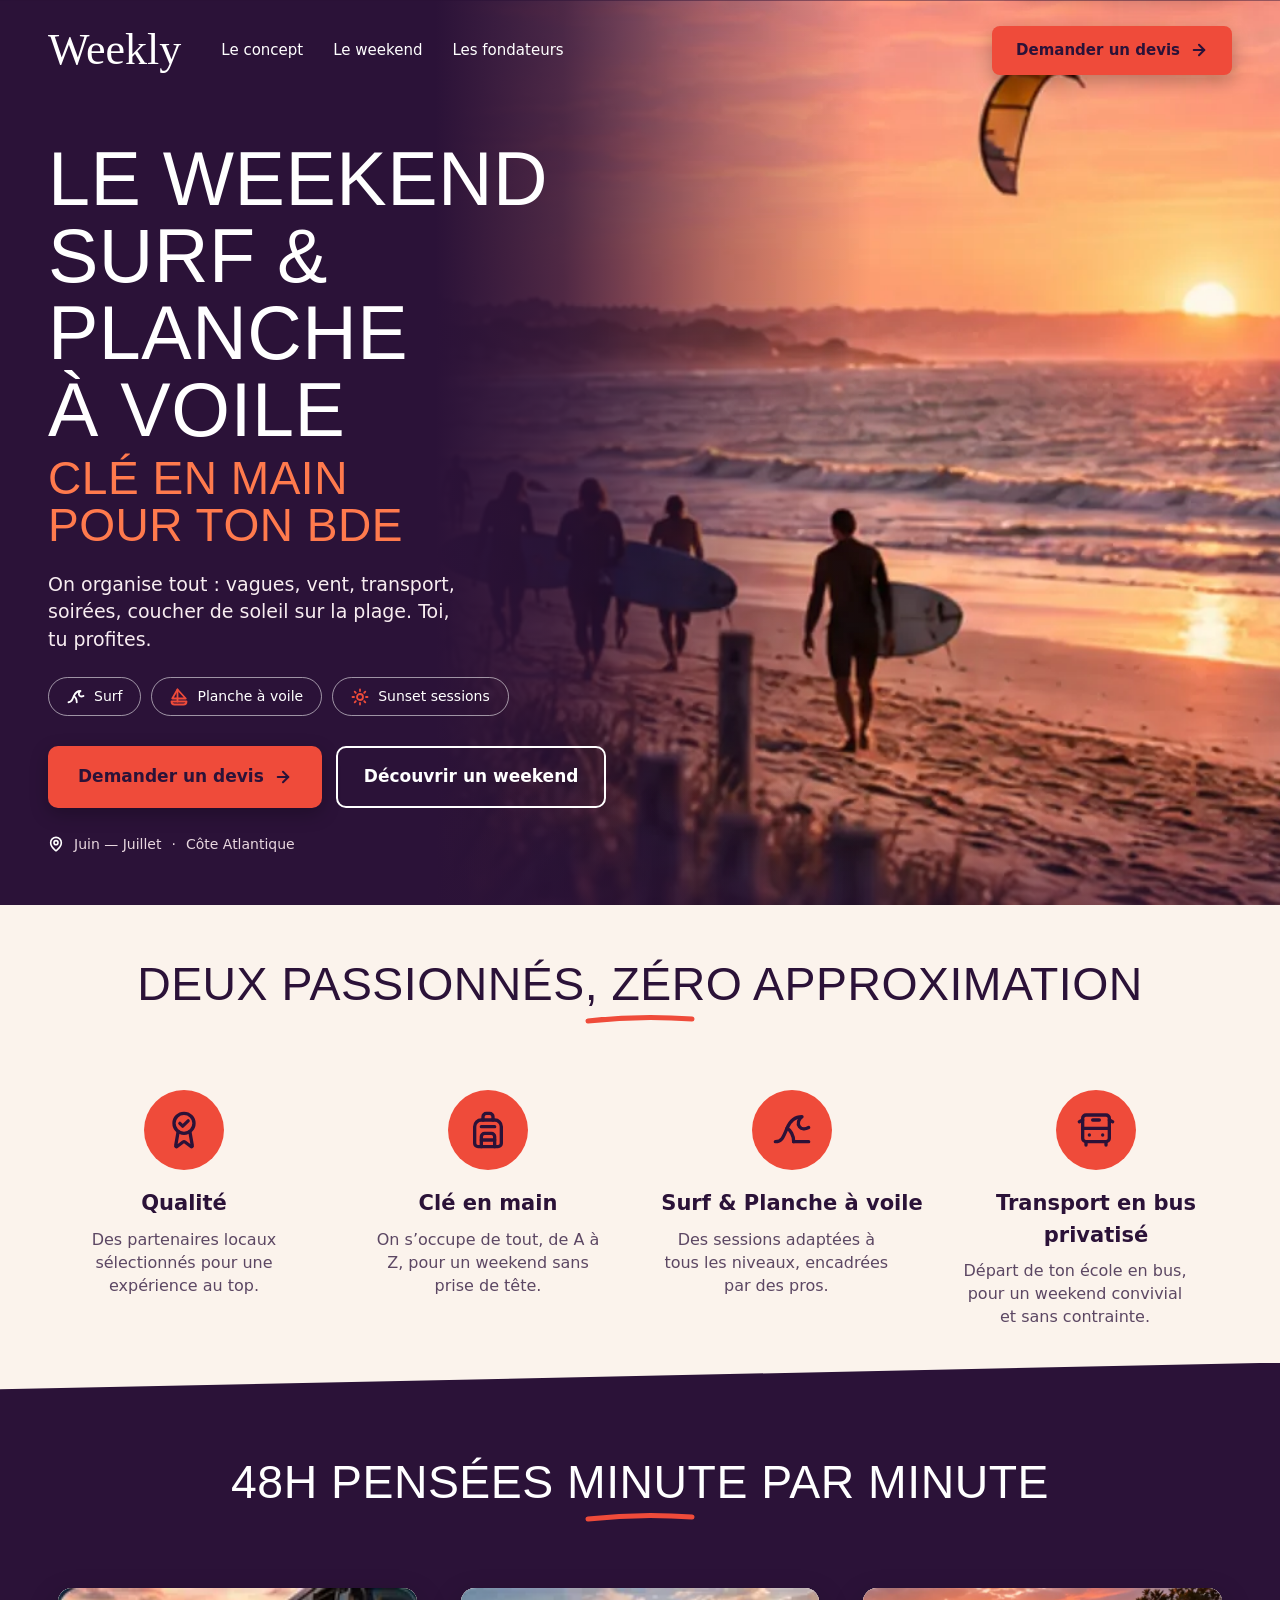
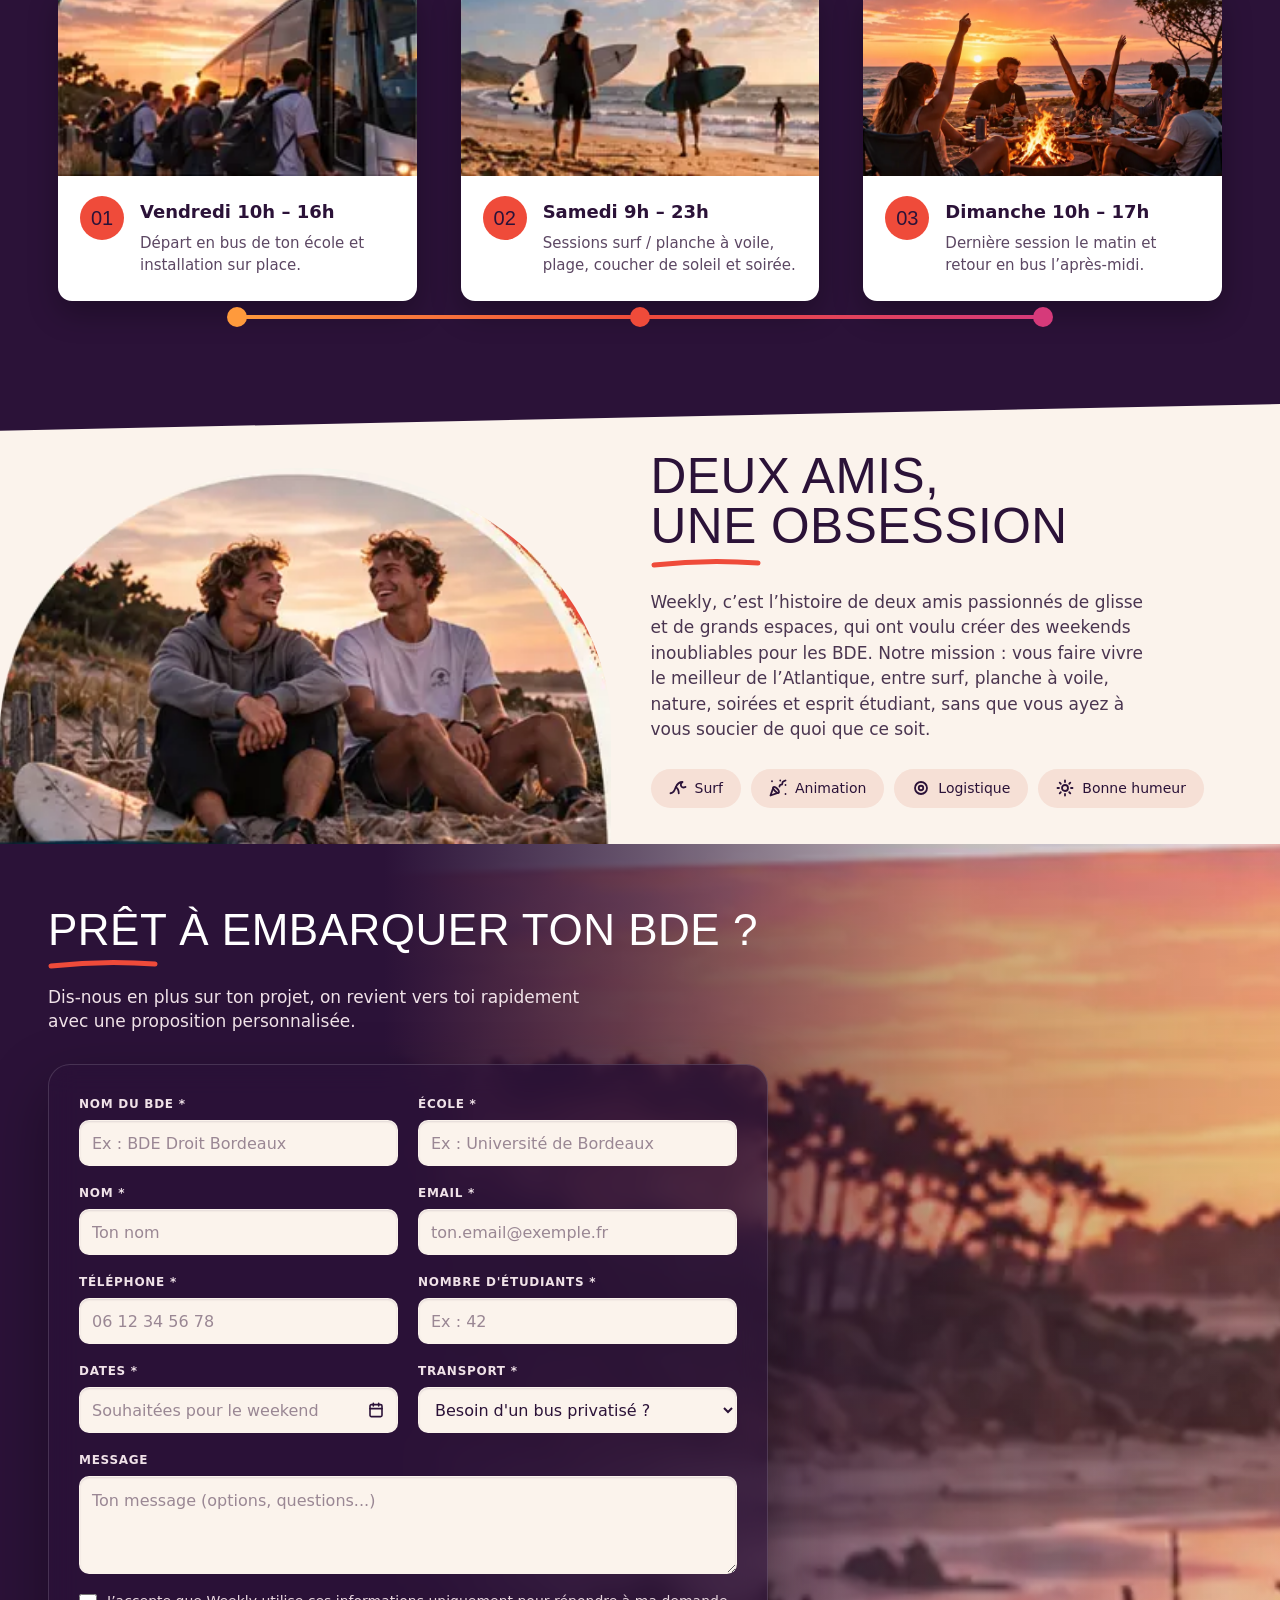
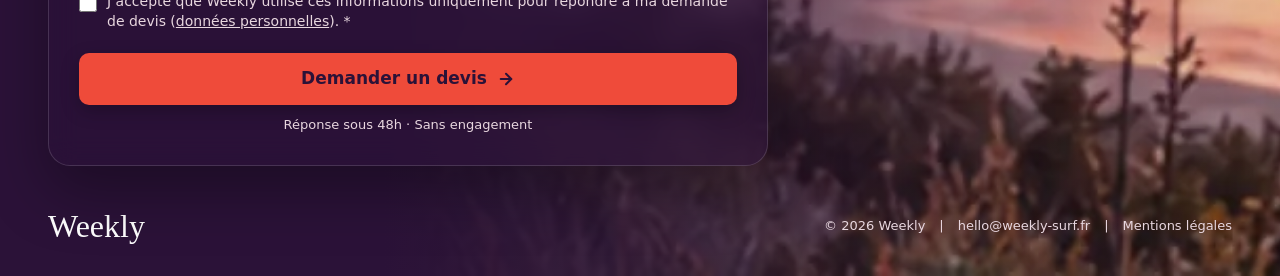
==== commit c3317746: "Intègre la maquette Sunset Session validée : site statique responsive, formulaire de devis fonctionn" ====
--- a/index.html
+++ b/index.html
@@ -3,353 +3,195 @@
 <head>
 <meta charset="utf-8">
 <meta name="viewport" content="width=device-width, initial-scale=1, viewport-fit=cover">
-<meta http-equiv="Content-Security-Policy" content="default-src 'self'; script-src 'self'; style-src 'self' 'unsafe-inline' https://fonts.googleapis.com; font-src https://fonts.gstatic.com; img-src 'self' data:; connect-src 'self' https://formspree.io; form-action 'self' https://formspree.io; base-uri 'self'; object-src 'none'; upgrade-insecure-requests">
+<meta http-equiv="Content-Security-Policy" content="default-src 'self'; script-src 'self'; style-src 'self' https://fonts.googleapis.com; font-src https://fonts.gstatic.com; img-src 'self' data:; connect-src 'self' https://formspree.io; form-action 'self' https://formspree.io mailto:; base-uri 'self'; object-src 'none'; upgrade-insecure-requests">
 <meta name="referrer" content="strict-origin-when-cross-origin">
-<meta name="description" content="Weekly organise des weekends surf & kitesurf clé en main pour les BDE : sessions encadrées, transport, hébergement et soirées sur la Côte Atlantique.">
-<meta property="og:title" content="Weekly — weekends surf & kitesurf pour BDE">
-<meta property="og:description" content="Juin · Juillet · Côte Atlantique. On organise tout, toi tu profites.">
-<meta name="theme-color" content="#0B2E3C">
-<!--CONTENT-START-->
-<title>Weekly</title>
+<title>Weekly · Weekend surf &amp; planche à voile clé en main pour ton BDE</title>
+<meta name="description" content="Weekly organise des weekends surf &amp; planche à voile clé en main pour les BDE : bus privatisé, sessions encadrées, soirées et couchers de soleil sur la Côte Atlantique, en juin et juillet.">
+<link rel="canonical" href="https://vincebonis-wq.github.io/siteweekly/">
+<meta property="og:type" content="website">
+<meta property="og:locale" content="fr_FR">
+<meta property="og:title" content="Weekly · Le weekend surf clé en main pour ton BDE">
+<meta property="og:description" content="Vagues, vent, transport, soirées, coucher de soleil sur la plage. Toi, tu profites.">
+<meta property="og:url" content="https://vincebonis-wq.github.io/siteweekly/">
+<meta property="og:image" content="https://vincebonis-wq.github.io/siteweekly/img/og.jpg">
+<meta name="twitter:card" content="summary_large_image">
+<meta name="theme-color" content="#2b1238">
+<link rel="icon" href="favicon.svg" type="image/svg+xml">
 <link rel="preconnect" href="https://fonts.googleapis.com">
 <link rel="preconnect" href="https://fonts.gstatic.com" crossorigin>
-<link rel="stylesheet" href="https://fonts.googleapis.com/css2?family=Archivo:wdth,wght@62..125,400..900&family=Instrument+Sans:wght@400;500;600&family=IBM+Plex+Mono:wght@400;500&display=swap">
-<style>
-/* Layout: hero coucher de soleil sur l'océan, puis sections alternées écume / océan, texte aligné à gauche sur une grille large. */
-:root{
-  --ocean:#0B2E3C;      /* fond profond */
-  --ocean-2:#12414F;
-  --foam:#EEF5F4;       /* écume, fond clair */
-  --ink:#0A1F28;        /* texte */
-  --muted:#4F6670;
-  --wax:#F2C230;        /* jaune wax, accent unique */
-  --line:#CFDDDC;
-  --on-ocean:#E6F1F0;
-  --on-ocean-muted:#9DB8BC;
-  --ok:#2F8F6B;
-  --err:#C2412D;
-  --f-display:"Archivo","Arial Narrow",Impact,sans-serif;
-  --f-body:"Instrument Sans",system-ui,-apple-system,"Segoe UI",sans-serif;
-  --f-mono:"IBM Plex Mono",ui-monospace,Menlo,Consolas,monospace;
-  --gutter:clamp(16px,4vw,48px);
-  --max:1180px;
-  color-scheme:light;
-}
-*,*::before,*::after{box-sizing:border-box}
-html{scroll-behavior:smooth}
-@media (prefers-reduced-motion:reduce){html{scroll-behavior:auto}*{animation:none!important;transition:none!important}}
-body{margin:0;background:var(--foam);color:var(--ink);font:400 1.0625rem/1.6 var(--f-body);-webkit-font-smoothing:antialiased;overflow-x:hidden}
-img,svg,canvas{max-width:100%;display:block}
-a{color:inherit}
-:focus-visible{outline:3px solid var(--wax);outline-offset:3px;border-radius:4px}
-.wrap{max-width:var(--max);margin-inline:auto;padding-inline:var(--gutter)}
-h1,h2,h3{font-family:var(--f-display);font-stretch:118%;line-height:.95;letter-spacing:-.01em;text-wrap:balance;margin:0}
-h2{font-size:clamp(2.2rem,5.5vw,4rem);font-weight:850;text-transform:uppercase}
-h3{font-size:1.35rem;font-weight:750;font-stretch:110%}
-p{margin:0}
-.eyebrow{font:500 .78rem/1 var(--f-mono);letter-spacing:.14em;text-transform:uppercase;color:var(--muted)}
-.btn{display:inline-flex;align-items:center;gap:.6em;padding:1rem 1.5rem;border-radius:999px;font:700 1rem/1 var(--f-display);font-stretch:112%;text-transform:uppercase;letter-spacing:.03em;text-decoration:none;border:2px solid transparent;cursor:pointer;transition:transform .2s ease,background .2s ease,color .2s ease}
-.btn:hover{transform:translateY(-2px)}
-.btn-wax{background:var(--wax);color:var(--ocean)}
-.btn-ghost{border-color:currentColor;color:var(--on-ocean);background:transparent}
-.btn-ghost:hover{background:var(--on-ocean);color:var(--ocean)}
-
-/* NAV */
-.nav{position:sticky;top:env(safe-area-inset-top,0px);z-index:20;background:rgba(11,46,60,.86);backdrop-filter:blur(10px);-webkit-backdrop-filter:blur(10px);color:var(--on-ocean);border-bottom:1px solid rgba(230,241,240,.08)}
-.nav .wrap{display:flex;align-items:center;justify-content:space-between;gap:1rem;height:64px}
-.logo{display:flex;align-items:center;gap:.55rem;font:900 1.15rem/1 var(--f-display);font-stretch:125%;text-transform:uppercase;text-decoration:none;letter-spacing:.02em}
-.logo svg{width:28px;height:28px}
-.nav ul{display:flex;gap:1.6rem;list-style:none;margin:0;padding:0;font-size:.95rem}
-.nav ul a{text-decoration:none;opacity:.8}
-.nav ul a:hover{opacity:1}
-.nav .btn{padding:.7rem 1.1rem;font-size:.85rem}
-@media (max-width:820px){.nav ul{display:none}}
-
-/* HERO */
-.hero{position:relative;background:var(--ocean);color:var(--on-ocean);overflow:hidden;isolation:isolate}
-.hero canvas{position:absolute;inset:auto 0 0 0;width:100%;height:58%;z-index:-1}
-.hero .wrap{display:grid;grid-template-columns:1.35fr .9fr;gap:clamp(2rem,5vw,4rem);align-items:end;padding-block:clamp(3.5rem,9vw,7rem) clamp(5rem,12vw,9rem)}
-.hero h1{font-size:clamp(3.2rem,10.5vw,8.6rem);font-weight:900;text-transform:uppercase;line-height:.86}
-.hero h1 em{font-style:normal;color:var(--wax);display:block}
-.hero .lead{max-width:34ch;margin-top:1.6rem;font-size:clamp(1.05rem,1.6vw,1.25rem);color:var(--on-ocean-muted)}
-.hero .ctas{display:flex;flex-wrap:wrap;gap:.8rem;margin-top:2rem}
-.hero .eyebrow{color:var(--wax);margin-bottom:1.4rem}
-@media (max-width:900px){.hero .wrap{grid-template-columns:1fr}}
-
-/* Bandeau défilant */
-.ticker{background:var(--wax);color:var(--ocean);overflow:hidden;white-space:nowrap;font:800 1rem/1 var(--f-display);font-stretch:125%;text-transform:uppercase;padding-block:.9rem}
-.ticker div{display:inline-block;animation:scroll 32s linear infinite}
-.ticker span{margin-inline:1.4rem}
-@keyframes scroll{to{transform:translateX(-50%)}}
-
-section{padding-block:clamp(4rem,10vw,7.5rem)}
-.sec-head{display:grid;grid-template-columns:1fr 1fr;gap:2rem;align-items:end;margin-bottom:clamp(2.5rem,6vw,4rem)}
-.sec-head p{color:var(--muted);max-width:46ch;justify-self:end}
-.sec-head .eyebrow{margin-bottom:1rem}
-@media (max-width:760px){.sec-head{grid-template-columns:1fr}.sec-head p{justify-self:start}}
-
-/* Programme : timeline */
-.prog{background:var(--ocean);color:var(--on-ocean)}
-.prog .eyebrow{color:var(--wax)}
-.prog .sec-head p{color:var(--on-ocean-muted)}
-.days{display:grid;grid-template-columns:repeat(3,minmax(0,1fr));gap:0;border-top:1px solid rgba(230,241,240,.18)}
-.day{padding:1.8rem 1.6rem 2rem 0;border-right:1px solid rgba(230,241,240,.18);min-width:0}
-.day + .day{padding-left:1.6rem}
-.day:last-child{border-right:0}
-.day h3{font-size:2rem;text-transform:uppercase;font-stretch:125%;margin-bottom:1.4rem}
-.day h3 span{display:block;font:500 .75rem var(--f-mono);letter-spacing:.12em;color:var(--wax);margin-bottom:.5rem}
-.day ol{list-style:none;margin:0;padding:0;display:grid;gap:1rem}
-.day li{display:grid;grid-template-columns:3.6rem 1fr;gap:.8rem;font-size:.98rem}
-.day time{font:500 .85rem/1.6 var(--f-mono);color:var(--on-ocean-muted);font-variant-numeric:tabular-nums}
-@media (max-width:860px){.days{grid-template-columns:1fr}.day,.day + .day{padding:1.6rem 0;border-right:0;border-bottom:1px solid rgba(230,241,240,.18)}}
-
-/* Formulaire */
-.book{background:var(--ocean);color:var(--on-ocean)}
-.book .eyebrow{color:var(--wax)}
-.book-grid{display:grid;grid-template-columns:.9fr 1.1fr;gap:clamp(2rem,6vw,5rem);align-items:start}
-.book-grid > div:first-child p{color:var(--on-ocean-muted);margin-top:1.4rem;max-width:40ch}
-.book-steps{list-style:none;padding:0;margin:2rem 0 0;display:grid;gap:1rem;counter-reset:s}
-.book-steps li{display:grid;grid-template-columns:2.2rem 1fr;gap:.8rem;align-items:baseline;color:var(--on-ocean-muted);counter-increment:s}
-.book-steps li::before{content:counter(s,decimal-leading-zero);font:500 .85rem var(--f-mono);color:var(--wax)}
-form{background:var(--foam);color:var(--ink);border-radius:22px;padding:clamp(1.4rem,4vw,2.4rem);display:grid;grid-template-columns:1fr 1fr;gap:1.1rem 1rem;min-width:0}
-.field{display:grid;gap:.4rem;min-width:0}
-.field.full{grid-column:1/-1}
-label{font:500 .78rem/1.2 var(--f-mono);letter-spacing:.06em;text-transform:uppercase;color:var(--muted)}
-label .req{color:var(--err)}
-input,select,textarea{width:100%;font:400 1rem/1.4 var(--f-body);color:var(--ink);background:#fff;border:1.5px solid var(--line);border-radius:12px;padding:.85rem 1rem;transition:border-color .2s,box-shadow .2s}
-textarea{min-height:110px;resize:vertical}
-input:focus,select:focus,textarea:focus{outline:none;border-color:var(--ocean);box-shadow:0 0 0 4px rgba(242,194,48,.45)}
-.field.invalid input,.field.invalid select,.field.invalid textarea{border-color:var(--err)}
-.err{font-size:.82rem;color:var(--err);min-height:0}
-.check{grid-column:1/-1;display:grid;grid-template-columns:auto 1fr;gap:.7rem;align-items:start;font-size:.9rem;color:var(--muted)}
-.check input{width:20px;height:20px;margin-top:.15rem;accent-color:var(--ocean)}
-.skip{position:absolute;left:1rem;top:-4rem;z-index:50;background:var(--wax);color:var(--ocean);padding:.7rem 1rem;border-radius:8px;font-weight:600}
-.skip:focus{top:1rem}
-.hp{position:absolute!important;left:-9999px!important;width:1px;height:1px;overflow:hidden}
-form .btn{grid-column:1/-1;justify-content:center;background:var(--ocean);color:var(--on-ocean);padding:1.15rem}
-form .btn:hover{background:var(--ink)}
-form .btn[disabled]{opacity:.6;cursor:progress;transform:none}
-.status{grid-column:1/-1;border-radius:12px;padding:1rem 1.1rem;font-size:.95rem}
-.status.ok{background:#E2F2EA;color:#1D5E45;border:1px solid #B9DFCC}
-.status.ko{background:#FBE8E4;color:#8A2D1F;border:1px solid #F0C3B9}
-@media (max-width:900px){.book-grid{grid-template-columns:1fr}}
-@media (max-width:560px){form{grid-template-columns:1fr}}
-
-/* Footer */
-footer{background:var(--ink);color:var(--on-ocean-muted);padding-block:3.5rem 2.5rem;font-size:.92rem}
-footer .big{font:900 clamp(3rem,13vw,10rem)/.85 var(--f-display);font-stretch:125%;text-transform:uppercase;color:var(--ocean-2);letter-spacing:-.02em;margin-bottom:2.5rem;overflow-wrap:anywhere}
-footer .cols{display:flex;flex-wrap:wrap;justify-content:space-between;gap:1.5rem}
-footer a{color:var(--on-ocean);text-decoration:none}
-footer a:hover{color:var(--wax)}
-footer nav{display:flex;flex-wrap:wrap;gap:1.4rem}
-
-/* Hero : coucher de soleil */
-.hero h1{font-size:clamp(2.5rem,7.2vw,6.2rem);max-width:15ch}
-.hero h1 em{font-size:.62em;margin-top:.25em;line-height:1}
-.hero{background:linear-gradient(180deg,#0B2E3C 0%,#1C4A57 46%,#C9785A 78%,#F2B45A 100%)}
-.hero canvas{height:46%}
-.hero .wrap{grid-template-columns:1fr;padding-block:clamp(4rem,10vw,8rem) clamp(9rem,20vw,15rem)}
-.hero .lead{color:var(--on-ocean);opacity:.85;max-width:52ch}
-.sun{position:absolute;left:62%;bottom:20%;width:clamp(120px,22vw,300px);aspect-ratio:1;max-width:100%;border-radius:50%;background:radial-gradient(circle,#FFE29A 0%,#F2C230 55%,rgba(242,194,48,0) 72%);z-index:-2;animation:set 14s ease-in-out infinite alternate}
-@media (max-width:700px){.sun{left:auto;right:-12%;bottom:40%;opacity:.8}}
-@keyframes set{to{transform:translateY(18%)}}
-.tags{display:flex;flex-wrap:wrap;gap:.5rem;margin-top:1.6rem;list-style:none;padding:0}
-.tags li{font:500 .8rem/1 var(--f-mono);letter-spacing:.08em;text-transform:uppercase;padding:.55rem .85rem;border-radius:999px;border:1px solid rgba(230,241,240,.35)}
-.scroll{position:absolute;left:50%;bottom:1.4rem;transform:translateX(-50%);font:500 .7rem var(--f-mono);letter-spacing:.2em;text-transform:uppercase;color:var(--ocean);text-decoration:none;display:grid;justify-items:center;gap:.4rem}
-.scroll::after{content:"";width:1px;height:28px;background:currentColor;animation:drip 1.8s ease-in-out infinite}
-@keyframes drip{0%{transform:scaleY(0);transform-origin:top}50%{transform:scaleY(1);transform-origin:top}51%{transform-origin:bottom}100%{transform:scaleY(0);transform-origin:bottom}}
-
-/* Démarque : 4 piliers */
-.pillars{display:grid;grid-template-columns:repeat(4,minmax(0,1fr));gap:1px;background:var(--line);border:1px solid var(--line);border-radius:18px;overflow:hidden}
-.pillars article{background:var(--foam);padding:1.8rem 1.6rem;display:grid;gap:.7rem;align-content:start}
-.pillars svg{width:36px;height:36px;color:var(--ocean)}
-.pillars p{color:var(--muted);font-size:.97rem}
-@media (max-width:980px){.pillars{grid-template-columns:repeat(2,minmax(0,1fr))}}
-@media (max-width:540px){.pillars{grid-template-columns:1fr}}
-.day p{color:var(--on-ocean-muted)}
-.day h3 span{font-variant-numeric:tabular-nums}
-
-/* Fondateurs */
-.founders{display:grid;grid-template-columns:1fr 1.1fr;gap:clamp(2rem,6vw,5rem);align-items:center}
-.duo-art{position:relative;aspect-ratio:4/5;max-width:100%;border-radius:22px;overflow:hidden;background:linear-gradient(180deg,#F2B45A 0%,#C9785A 45%,#1C4A57 46%,#0B2E3C 100%)}
-.duo-art svg{position:absolute;inset:0;width:100%;height:100%}
-.duo-art figcaption{position:absolute;left:1.2rem;bottom:1.1rem;font:500 .75rem var(--f-mono);letter-spacing:.12em;text-transform:uppercase;color:var(--on-ocean)}
-.founders .copy{display:grid;gap:1.2rem;min-width:0}
-.founders .copy p{color:var(--muted);max-width:56ch}
-.founders .tags li{border-color:var(--ink);color:var(--ink)}
-@media (max-width:860px){.founders{grid-template-columns:1fr}.duo-art{aspect-ratio:16/11}}
-.contact-mail{display:inline-flex;margin-top:1.6rem;font:500 1rem var(--f-mono);color:var(--wax);text-decoration:none;border-bottom:1px solid currentColor;padding-bottom:.15rem;overflow-wrap:anywhere}
-.opt{text-transform:none;letter-spacing:0;color:var(--muted);opacity:.8}
-</style>
-<!--HEAD-END-->
+<link rel="stylesheet" href="https://fonts.googleapis.com/css2?family=Anton&amp;family=Barlow:wght@400;500;600;700&amp;family=Kaushan+Script&amp;display=swap">
+<link rel="preload" as="image" href="img/hero.webp" type="image/webp">
+<link rel="stylesheet" href="style.css">
+<script src="app.js" defer></script>
 </head>
 <body>
-<!--BODY-START-->
-<a class="skip" href="#contact">Aller au formulaire de devis</a>
-<nav class="nav" aria-label="Navigation principale">
-  <div class="wrap">
-    <a class="logo" href="#top" aria-label="Weekly, accueil">
-      <svg viewBox="0 0 32 32" fill="none" aria-hidden="true"><circle cx="16" cy="16" r="15" fill="#F2C230"/><path d="M4 19c3-4 6-4 8-1s5 3 8 0 6-3 8 1" stroke="#0B2E3C" stroke-width="2.6" stroke-linecap="round"/></svg>
-      Weekly
-    </a>
-    <ul>
-      <li><a href="#demarque">Notre démarque</a></li>
-      <li><a href="#weekend">Un weekend type</a></li>
-      <li><a href="#fondateurs">Les fondateurs</a></li>
+<a class="skip" href="#devis">Aller au formulaire de devis</a>
+
+<!-- Barre compacte qui apparaît au scroll -->
+<div class="topbar" id="topbar" aria-hidden="true">
+  <div class="in">
+    <a class="logo" href="#top" tabindex="-1">Weekly</a>
+    <ul class="nav-links">
+      <li><a href="#concept" tabindex="-1">Le concept</a></li>
+      <li><a href="#weekend" tabindex="-1">Le weekend</a></li>
+      <li><a href="#fondateurs" tabindex="-1">Les fondateurs</a></li>
     </ul>
-    <a class="btn btn-wax" href="#contact">Devis</a>
+    <a class="btn btn-coral btn-sm nav-cta" href="#devis" tabindex="-1">Demander un devis</a>
   </div>
-</nav>
+</div>
 
-<header class="hero" id="top">
-  <div class="sun" aria-hidden="true"></div>
-  <canvas id="waves" role="img" aria-label="Vagues au coucher du soleil"></canvas>
-  <div class="wrap">
-    <div>
-      <p class="eyebrow">Juin · Juillet · Côte Atlantique</p>
-      <h1>Le weekend surf &amp; kitesurf<em>clé en main pour ton BDE</em></h1>
-      <p class="lead">On organise tout : vagues, vent, transport, soirées, coucher de soleil sur la plage. Toi, tu profites. Tes étudiants en parleront pendant des années.</p>
-      <ul class="tags" aria-label="Activités"><li>Surf</li><li>Kitesurf</li><li>Sunset sessions</li></ul>
+<div class="page">
+  <header class="hero" id="top">
+    <div class="hero-img"><img src="img/hero.webp" alt="Surfeurs marchant sur la plage au coucher du soleil, une aile de kite dans le ciel" width="670" height="698" fetchpriority="high"></div>
+    <nav class="hero-nav" aria-label="Navigation principale">
+      <a class="logo" href="#top" aria-label="Weekly, retour en haut">Weekly</a>
+      <ul class="nav-links">
+        <li><a href="#concept">Le concept</a></li>
+        <li><a href="#weekend">Le weekend</a></li>
+        <li><a href="#fondateurs">Les fondateurs</a></li>
+      </ul>
+      <a class="btn btn-coral btn-sm nav-cta" href="#devis">Demander un devis
+        <svg viewBox="0 0 24 24" fill="none" stroke="currentColor" stroke-width="2.75" stroke-linecap="round" stroke-linejoin="round" aria-hidden="true"><path d="M5 12h14"/><path d="m12 5 7 7-7 7"/></svg></a>
+      <button class="menu-btn" id="menu-btn" type="button" aria-expanded="false" aria-controls="mobile-menu" aria-label="Ouvrir le menu">
+        <svg viewBox="0 0 24 24" fill="none" stroke="currentColor" stroke-width="2.4" stroke-linecap="round" aria-hidden="true"><path d="M4 6h16M4 12h16M4 18h16"/></svg>
+      </button>
+    </nav>
+    <div class="mobile-menu" id="mobile-menu" hidden>
+      <a href="#concept">Le concept</a>
+      <a href="#weekend">Le weekend</a>
+      <a href="#fondateurs">Les fondateurs</a>
+      <a href="#devis">Demander un devis</a>
+    </div>
+
+    <div class="hero-copy">
+      <h1 class="h-display">
+        <span class="l">Le weekend</span>
+        <span class="l">Surf &amp; planche à voile</span>
+        <span class="accent">Clé en main pour ton BDE</span>
+      </h1>
+      <p class="lead">On organise tout : vagues, vent, transport, soirées, coucher de soleil sur la plage. Toi, tu profites.</p>
+      <ul class="pills" aria-label="Activités">
+        <li class="pill"><svg viewBox="0 0 24 24" fill="none" stroke="#fff" stroke-width="2.4" stroke-linecap="round" stroke-linejoin="round" aria-hidden="true"><path d="M2 19c4 0 5-3 7-8s5-7 9-7c-2 1.5-3 4-1.5 6 1.2 1.6 3.5 1.6 5.5.5"/><path d="M9 11c2 1 4 4 4 8"/></svg>Surf</li>
+        <li class="pill"><svg viewBox="0 0 24 24" fill="none" stroke="#ef4b3a" stroke-width="2.4" stroke-linecap="round" stroke-linejoin="round" aria-hidden="true"><path d="M22 18H2a4 4 0 0 0 4 4h12a4 4 0 0 0 4-4Z"/><path d="M21 14 10 2 3 14h18Z"/><path d="M10 2v16"/></svg>Planche à voile</li>
+        <li class="pill"><svg viewBox="0 0 24 24" fill="none" stroke="#ef4b3a" stroke-width="2.4" stroke-linecap="round" stroke-linejoin="round" aria-hidden="true"><circle cx="12" cy="12" r="4"/><path d="M12 2v2M12 20v2M4.93 4.93l1.41 1.41M17.66 17.66l1.41 1.41M2 12h2M20 12h2M6.34 17.66l-1.41 1.41M19.07 4.93l-1.41 1.41"/></svg>Sunset sessions</li>
+      </ul>
       <div class="ctas">
-        <a class="btn btn-wax" href="#contact">Demander un devis
-          <svg width="18" height="18" viewBox="0 0 24 24" fill="none" aria-hidden="true"><path d="M5 12h14m-6-6 6 6-6 6" stroke="currentColor" stroke-width="2.4" stroke-linecap="round" stroke-linejoin="round"/></svg>
-        </a>
-        <a class="btn btn-ghost" href="#weekend">Découvrir un weekend</a>
+        <a class="btn btn-coral" href="#devis">Demander un devis
+          <svg viewBox="0 0 24 24" fill="none" stroke="currentColor" stroke-width="2.75" stroke-linecap="round" stroke-linejoin="round" aria-hidden="true"><path d="M5 12h14"/><path d="m12 5 7 7-7 7"/></svg></a>
+        <a class="btn btn-outline" href="#weekend">Découvrir un weekend</a>
       </div>
+      <p class="where">
+        <svg viewBox="0 0 24 24" fill="none" stroke="#fff" stroke-width="2.4" stroke-linecap="round" stroke-linejoin="round" aria-hidden="true"><path d="M20 10c0 5-5.5 10.2-7.4 11.8a1 1 0 0 1-1.2 0C9.5 20.2 4 15 4 10a8 8 0 0 1 16 0"/><circle cx="12" cy="10" r="3"/></svg>
+        <span>Juin — Juillet</span><span aria-hidden="true">·</span><span>Côte Atlantique</span>
+      </p>
     </div>
-  </div>
-  <a class="scroll" href="#demarque">Scroll</a>
-</header>
+  </header>
 
-<div class="ticker" aria-hidden="true"><div>
-  <span>Surf</span>✦<span>Kitesurf</span>✦<span>Sunset sessions</span>✦<span>Bus privatisé</span>✦<span>Moniteurs diplômés</span>✦<span>Clé en main</span>✦
-  <span>Surf</span>✦<span>Kitesurf</span>✦<span>Sunset sessions</span>✦<span>Bus privatisé</span>✦<span>Moniteurs diplômés</span>✦<span>Clé en main</span>✦
-</div></div>
+  <main>
+    <section class="concept center" id="concept" aria-labelledby="t-concept">
+      <h2 class="h-display h2" id="t-concept">Deux passionnés, zéro approximation</h2>
+      <svg class="swoosh" viewBox="0 0 110 10" aria-hidden="true"><path d="M3 7 Q55 1 107 5"/></svg>
+      <ul class="pillars">
+        <li class="pillar reveal">
+          <span class="ico"><svg viewBox="0 0 24 24" aria-hidden="true"><path d="m15.5 12.9 1.5 8.5a.5.5 0 0 1-.8.5l-3.6-2.7a1 1 0 0 0-1.2 0l-3.6 2.7a.5.5 0 0 1-.8-.5l1.5-8.5"/><circle cx="12" cy="8" r="6"/><path d="m9.5 8 1.7 1.7L14.5 6.5"/></svg></span>
+          <div><h3>Qualité</h3><p>Des partenaires locaux sélectionnés pour une expérience au top.</p></div>
+        </li>
+        <li class="pillar reveal">
+          <span class="ico"><svg viewBox="0 0 24 24" aria-hidden="true"><path d="M4 10a4 4 0 0 1 4-4h8a4 4 0 0 1 4 4v10a2 2 0 0 1-2 2H6a2 2 0 0 1-2-2Z"/><path d="M8 10h8"/><path d="M8 18h8"/><path d="M8 22v-6a2 2 0 0 1 2-2h4a2 2 0 0 1 2 2v6"/><path d="M9 6V4a2 2 0 0 1 2-2h2a2 2 0 0 1 2 2v2"/></svg></span>
+          <div><h3>Clé en main</h3><p>On s’occupe de tout, de A à Z, pour un weekend sans prise de tête.</p></div>
+        </li>
+        <li class="pillar reveal">
+          <span class="ico"><svg viewBox="0 0 24 24" aria-hidden="true"><path d="M2 19c4 0 5-3 7-8s5-7 9-7c-2 1.5-3 4-1.5 6 1.2 1.6 3.5 1.6 5.5.5"/><path d="M9 11c2 1 4 4 4 8"/><path d="M13 19h9"/></svg></span>
+          <div><h3>Surf &amp; Planche à voile</h3><p>Des sessions adaptées à tous les niveaux, encadrées par des pros.</p></div>
+        </li>
+        <li class="pillar reveal">
+          <span class="ico"><svg viewBox="0 0 24 24" aria-hidden="true"><path d="M4 6 2 7"/><path d="M10 6h4"/><path d="m22 7-2-1"/><rect width="16" height="16" x="4" y="3" rx="2"/><path d="M4 11h16"/><path d="M8 15h.01"/><path d="M16 15h.01"/><path d="M6 19v2"/><path d="M18 21v-2"/></svg></span>
+          <div><h3>Transport en bus privatisé</h3><p>Départ de ton école en bus, pour un weekend convivial et sans contrainte.</p></div>
+        </li>
+      </ul>
+    </section>
 
-<main>
-<section id="demarque">
-  <div class="wrap">
-    <div class="sec-head">
-      <div><p class="eyebrow">Notre démarque</p><h2>Deux passionnés, zéro approximation.</h2></div>
-      <p>Weekly, c'est l'agence pensée par et pour des étudiants. Notre obsession : des weekends que tu n'as pas à gérer, mais que tu n'oublies jamais.</p>
-    </div>
-    <div class="pillars">
-      <article>
-        <svg viewBox="0 0 24 24" fill="none" stroke="currentColor" stroke-width="1.8" stroke-linecap="round" stroke-linejoin="round" aria-hidden="true"><path d="m12 3 2.6 5.6 6 .7-4.5 4.1 1.2 6L12 16.4 6.7 19.4l1.2-6L3.4 9.3l6-.7Z"/></svg>
-        <h3>Qualité</h3><p>Spots reconnus, moniteurs surf &amp; kitesurf diplômés, hébergements soignés. Zéro compromis.</p>
-      </article>
-      <article>
-        <svg viewBox="0 0 24 24" fill="none" stroke="currentColor" stroke-width="1.8" stroke-linecap="round" stroke-linejoin="round" aria-hidden="true"><circle cx="8" cy="15" r="4"/><path d="m11 12 9-9m-3 3 2 2m-4 0 2 2"/></svg>
-        <h3>Clé en main</h3><p>Une synthèse complète remise à ton BDE : programme, budget, logistique. Plus rien à gérer.</p>
-      </article>
-      <article>
-        <svg viewBox="0 0 24 24" fill="none" stroke="currentColor" stroke-width="1.8" stroke-linecap="round" stroke-linejoin="round" aria-hidden="true"><path d="M4 4c8 0 14 4 16 10-5-3-10-3-16 0Z"/><path d="M4 14 10 21"/><path d="M2 21h20"/></svg>
-        <h3>Surf &amp; Kitesurf</h3><p>Deux disciplines, un même terrain de jeu. Chacun choisit sa session selon le vent et la houle.</p>
-      </article>
-      <article>
-        <svg viewBox="0 0 24 24" fill="none" stroke="currentColor" stroke-width="1.8" stroke-linecap="round" stroke-linejoin="round" aria-hidden="true"><rect x="3" y="4" width="18" height="13" rx="3"/><path d="M3 11h18M7 20v-3m10 3v-3"/><circle cx="7.5" cy="14" r=".8"/><circle cx="16.5" cy="14" r=".8"/></svg>
-        <h3>Transport possible</h3><p>Bus privatisé au départ de ton école : on s'occupe aussi de t'amener jusqu'aux vagues.</p>
-      </article>
-    </div>
-  </div>
-</section>
+    <section class="weekend center" id="weekend" aria-labelledby="t-weekend">
+      <h2 class="h-display h2" id="t-weekend">48h pensées minute par minute</h2>
+      <svg class="swoosh" viewBox="0 0 110 10" aria-hidden="true"><path d="M3 7 Q55 1 107 5"/></svg>
+      <ol class="steps">
+        <li class="step reveal">
+          <div class="ph"><img src="img/t1.webp" alt="Étudiants montant dans le bus privatisé" width="204" height="107" loading="lazy" decoding="async"></div>
+          <span class="dot c1" aria-hidden="true"></span>
+          <div class="body"><span class="num" aria-hidden="true">01</span><div><h3>Vendredi 10h – 16h</h3><p>Départ en bus de ton école et installation sur place.</p></div></div>
+        </li>
+        <li class="step reveal">
+          <div class="ph"><img src="img/t2.webp" alt="Surfeurs entrant dans l'eau avec leurs planches" width="210" height="107" loading="lazy" decoding="async"></div>
+          <span class="dot c2" aria-hidden="true"></span>
+          <div class="body"><span class="num" aria-hidden="true">02</span><div><h3>Samedi 9h – 23h</h3><p>Sessions surf / planche à voile, plage, coucher de soleil et soirée.</p></div></div>
+        </li>
+        <li class="step reveal">
+          <div class="ph"><img src="img/t3.webp" alt="Groupe d'amis autour d'un feu sur la plage au coucher du soleil" width="800" height="450" loading="lazy" decoding="async"></div>
+          <span class="dot c3" aria-hidden="true"></span>
+          <div class="body"><span class="num" aria-hidden="true">03</span><div><h3>Dimanche 10h – 17h</h3><p>Dernière session le matin et retour en bus l’après-midi.</p></div></div>
+        </li>
+      </ol>
+      <div class="track" aria-hidden="true"><div class="dots"><span class="c1"></span><span class="c2"></span><span class="c3"></span></div></div>
+    </section>
 
-<section class="prog" id="weekend">
-  <div class="wrap">
-    <div class="sec-head">
-      <div><p class="eyebrow">Un weekend type</p><h2>48h pensées minute par minute.</h2></div>
-    </div>
-    <div class="days">
-      <div class="day">
-        <h3><span>Vendredi · 16h</span>Départ &amp; arrivée</h3>
-        <p>Bus privatisé au départ de ton école. Arrivée en fin de journée, installation à l'hébergement, premier apéro face à l'océan.</p>
+    <section class="founders" id="fondateurs" aria-labelledby="t-founders">
+      <figure class="founders-img"><img src="img/founders.webp" alt="Les deux fondateurs de Weekly assis sur une dune avec leurs planches" width="398" height="245" loading="lazy" decoding="async"></figure>
+      <div class="txt">
+        <div class="head">
+          <h2 class="h-display" id="t-founders">Deux amis,<br>une obsession</h2>
+          <svg class="swoosh" viewBox="0 0 110 10" aria-hidden="true"><path d="M3 7 Q55 1 107 5"/></svg>
+        </div>
+        <p>Weekly, c’est l’histoire de deux amis passionnés de glisse et de grands espaces, qui ont voulu créer des weekends inoubliables pour les BDE. Notre mission : vous faire vivre le meilleur de l’Atlantique, entre surf, planche à voile, nature, soirées et esprit étudiant, sans que vous ayez à vous soucier de quoi que ce soit.</p>
+        <ul class="tags" aria-label="Nos points forts">
+          <li><svg viewBox="0 0 24 24" aria-hidden="true"><path d="M2 19c4 0 5-3 7-8s5-7 9-7c-2 1.5-3 4-1.5 6 1.2 1.6 3.5 1.6 5.5.5"/><path d="M9 11c2 1 4 4 4 8"/></svg>Surf</li>
+          <li><svg viewBox="0 0 24 24" aria-hidden="true"><path d="M5.8 11.3 2 22l10.7-3.8"/><path d="M4 3h.01M22 8h.01M15 2h.01M22 20h.01"/><path d="m22 2-2.2.8a2.9 2.9 0 0 0-2 3.1c.1.9-.6 1.6-1.4 1.6H16c-.9 0-1.6.6-1.8 1.4L14 10"/><path d="M11 13c1.9 1.9 2.8 4.2 2 5s-3.1-.1-5-2-2.8-4.2-2-5 3.1.1 5 2Z"/></svg>Animation</li>
+          <li><svg viewBox="0 0 24 24" aria-hidden="true"><circle cx="12" cy="12" r="8"/><circle cx="12" cy="12" r="3"/></svg>Logistique</li>
+          <li><svg viewBox="0 0 24 24" aria-hidden="true"><circle cx="12" cy="12" r="4"/><path d="M12 2v2M12 20v2M4.93 4.93l1.41 1.41M17.66 17.66l1.41 1.41M2 12h2M20 12h2M6.34 17.66l-1.41 1.41M19.07 4.93l-1.41 1.41"/></svg>Bonne humeur</li>
+        </ul>
       </div>
-      <div class="day">
-        <h3><span>Samedi · 9h — 23h</span>Surf, kite, plage, soirée</h3>
-        <p>Sessions surf &amp; kitesurf encadrées par des moniteurs diplômés (tous niveaux), déjeuner sur la plage, activités libres, dîner barbecue et soirée animée.</p>
+    </section>
+
+    <section class="devis" id="devis" aria-labelledby="t-devis">
+      <div class="devis-bg"><img src="img/form.webp" alt="" width="596" height="490" loading="lazy" decoding="async"></div>
+      <div class="in">
+        <h2 class="h-display" id="t-devis">Prêt à embarquer ton BDE ?</h2>
+        <svg class="swoosh" viewBox="0 0 110 10" aria-hidden="true"><path d="M3 7 Q55 1 107 5"/></svg>
+        <p class="intro">Dis-nous en plus sur ton projet, on revient vers toi rapidement avec une proposition personnalisée.</p>
+
+        <form id="devis-form" novalidate autocomplete="on">
+          <div class="field"><label for="bde">Nom du BDE *</label><input id="bde" name="bde" required maxlength="80" placeholder="Ex : BDE Droit Bordeaux"><span class="err" aria-live="polite"></span></div>
+          <div class="field"><label for="ecole">École *</label><input id="ecole" name="ecole" required maxlength="100" autocomplete="organization" placeholder="Ex : Université de Bordeaux"><span class="err" aria-live="polite"></span></div>
+          <div class="field"><label for="nom">Nom *</label><input id="nom" name="nom" required maxlength="80" autocomplete="name" placeholder="Ton nom"><span class="err" aria-live="polite"></span></div>
+          <div class="field"><label for="email">Email *</label><input id="email" name="email" type="email" required maxlength="120" autocomplete="email" placeholder="ton.email@exemple.fr"><span class="err" aria-live="polite"></span></div>
+          <div class="field"><label for="tel">Téléphone *</label><input id="tel" name="telephone" type="tel" required maxlength="20" autocomplete="tel" inputmode="tel" placeholder="06 12 34 56 78"><span class="err" aria-live="polite"></span></div>
+          <div class="field"><label for="nb">Nombre d'étudiants *</label><input id="nb" name="etudiants" type="number" required min="5" max="500" step="1" inputmode="numeric" placeholder="Ex : 42"><span class="err" aria-live="polite"></span></div>
+          <div class="field"><label for="dates">Dates *</label>
+            <span class="with-ico"><input id="dates" name="dates" required maxlength="60" placeholder="Souhaitées pour le weekend"><svg viewBox="0 0 24 24" aria-hidden="true"><rect width="18" height="18" x="3" y="4" rx="2"/><path d="M16 2v4M8 2v4M3 10h18"/></svg></span>
+            <span class="err" aria-live="polite"></span></div>
+          <div class="field"><label for="transport">Transport *</label>
+            <select id="transport" name="transport" required><option value="">Besoin d'un bus privatisé ?</option><option>Oui</option><option>Non</option><option>À voir ensemble</option></select>
+            <span class="err" aria-live="polite"></span></div>
+          <div class="field full"><label for="message">Message</label><textarea id="message" name="message" rows="3" maxlength="2000" placeholder="Ton message (options, questions...)"></textarea><span class="err" aria-live="polite"></span></div>
+          <div class="hp" aria-hidden="true"><label for="website">Ne pas remplir</label><input id="website" name="website" tabindex="-1" autocomplete="off"></div>
+          <div class="full">
+            <label class="consent" for="rgpd"><input id="rgpd" name="consentement" type="checkbox" required><span>J’accepte que Weekly utilise ces informations uniquement pour répondre à ma demande de devis (<a href="mentions-legales.html#donnees">données personnelles</a>). *</span></label>
+            <span class="err" id="rgpd-err" aria-live="polite"></span>
+          </div>
+          <div class="submit full">
+            <button class="btn btn-coral" type="submit">Demander un devis
+              <svg viewBox="0 0 24 24" fill="none" stroke="currentColor" stroke-width="2.75" stroke-linecap="round" stroke-linejoin="round" aria-hidden="true"><path d="M5 12h14"/><path d="m12 5 7 7-7 7"/></svg></button>
+            <small>Réponse sous 48h · Sans engagement</small>
+          </div>
+          <div class="status full" id="status" role="status" tabindex="-1" hidden></div>
+        </form>
+
+        <footer class="site-footer">
+          <span class="logo">Weekly</span>
+          <span class="links"><span>© 2026 Weekly</span><span aria-hidden="true">|</span><a href="mailto:hello@weekly-surf.fr">hello@weekly-surf.fr</a><span aria-hidden="true">|</span><a href="mentions-legales.html">Mentions légales</a></span>
+        </footer>
       </div>
-      <div class="day">
-        <h3><span>Dimanche · 10h — 17h</span>Dernière session &amp; retour</h3>
-        <p>Session matinale, brunch, temps libre, puis trajet retour. Tout le monde rentre lessivé, comblé, et déjà nostalgique.</p>
-      </div>
-    </div>
-  </div>
-</section>
-
-<section id="fondateurs">
-  <div class="wrap founders">
-    <figure class="duo-art" style="margin:0">
-      <svg viewBox="0 0 400 500" preserveAspectRatio="xMidYMid slice" role="img" aria-label="Les fondateurs de Weekly, deux silhouettes avec leurs planches face au coucher de soleil">
-        <circle cx="200" cy="230" r="70" fill="#FFE29A" opacity=".9"/>
-        <path d="M0 232h400v268H0z" fill="#0B2E3C"/>
-        <path d="M0 250c40-10 80 10 120 0s80-10 120 0 80 10 160 0v30H0z" fill="#12414F"/>
-        <path d="M0 300c50-12 100 12 150 0s100-12 150 0 70 8 100 0v200H0z" fill="#1C4A57" opacity=".7"/>
-        <g fill="#0A1F28">
-          <circle cx="150" cy="300" r="13"/><path d="M137 316h26l6 70h-12l-4 70h-10l-2-60-2 60h-10l-4-70h-12z"/>
-          <rect x="112" y="290" width="12" height="150" rx="6" transform="rotate(-8 118 365)"/>
-          <circle cx="250" cy="296" r="13"/><path d="M237 312h26l6 72h-12l-4 72h-10l-2-60-2 60h-10l-4-72h-12z"/>
-          <rect x="278" y="282" width="13" height="160" rx="6.5" transform="rotate(6 284 362)"/>
-        </g>
-      </svg>
-      <figcaption>Les fondateurs de Weekly</figcaption>
-    </figure>
-    <div class="copy">
-      <p class="eyebrow">Les fondateurs</p>
-      <h2>Deux amis,<br>une obsession.</h2>
-      <p>Sportifs, surfeurs et animateurs depuis toujours, on a vécu nos propres weekends BDE : les bons, mais surtout les mauvais.</p>
-      <p>Weekly est né de cette frustration : pourquoi un weekend étudiant ne pourrait pas être à la fois cadré, qualitatif et complètement fou ? On a décidé de prouver que si.</p>
-      <ul class="tags" aria-label="Nos compétences"><li>Surf</li><li>Animation</li><li>Logistique</li><li>Bonne humeur</li></ul>
-    </div>
-  </div>
-</section>
-
-<section class="book" id="contact">
-  <div class="wrap book-grid">
-    <div>
-      <p class="eyebrow">Contact</p>
-      <h2>Prêt à embarquer ton BDE ?</h2>
-      <p>Remplis le formulaire, on te recontacte sous 48h avec une proposition personnalisée.</p>
-      <ol class="book-steps">
-        <li>Tu nous parles de ton BDE</li>
-        <li>On te recontacte sous 48h</li>
-        <li>Tu reçois ta proposition sur mesure</li>
-      </ol>
-      <a class="contact-mail" href="mailto:hello@weekly-surf.fr">hello@weekly-surf.fr</a>
-    </div>
-    <form id="booking" novalidate autocomplete="on">
-      <div class="field"><label for="bde">Nom du BDE <span class="req">*</span></label><input id="bde" name="bde" type="text" placeholder="BDE Surf Lovers" required maxlength="80"><span class="err" aria-live="polite"></span></div>
-      <div class="field"><label for="ecole">École <span class="req">*</span></label><input id="ecole" name="ecole" type="text" placeholder="ESSEC, Centrale..." autocomplete="organization" required maxlength="80"><span class="err" aria-live="polite"></span></div>
-      <div class="field"><label for="nom">Ton nom <span class="req">*</span></label><input id="nom" name="nom" type="text" placeholder="Prénom Nom" autocomplete="name" required maxlength="80"><span class="err" aria-live="polite"></span></div>
-      <div class="field"><label for="email">Email <span class="req">*</span></label><input id="email" name="email" type="email" placeholder="toi@ecole.fr" autocomplete="email" required maxlength="120"><span class="err" aria-live="polite"></span></div>
-      <div class="field"><label for="tel">Téléphone <span class="opt">(optionnel)</span></label><input id="tel" name="telephone" type="tel" placeholder="06 12 34 56 78" autocomplete="tel" maxlength="20" inputmode="tel"><span class="err" aria-live="polite"></span></div>
-      <div class="field"><label for="nb">Nb d'étudiants estimé <span class="req">*</span></label><input id="nb" name="etudiants" type="number" placeholder="35" min="5" max="500" step="1" inputmode="numeric" required><span class="err" aria-live="polite"></span></div>
-      <div class="field"><label for="dates">Dates souhaitées <span class="opt">(optionnel)</span></label><input id="dates" name="dates" type="text" placeholder="Ex : 21-23 juin" maxlength="60"><span class="err" aria-live="polite"></span></div>
-      <div class="field"><label for="transport">Transport</label>
-        <select id="transport" name="transport"><option>À voir avec vous</option><option>Bus privatisé au départ de l'école</option><option>On vient par nos propres moyens</option></select><span class="err" aria-live="polite"></span></div>
-      <div class="field full"><label for="message">Message</label><textarea id="message" name="message" placeholder="Parle-nous de ton BDE, tes envies, tes contraintes..." maxlength="2000"></textarea><span class="err" aria-live="polite"></span></div>
-      <div class="hp" aria-hidden="true"><label for="website">Ne pas remplir</label><input id="website" name="website" type="text" tabindex="-1" autocomplete="off"></div>
-      <label class="check" for="rgpd"><input id="rgpd" name="consentement" type="checkbox" required><span>J'accepte que Weekly utilise ces informations uniquement pour me recontacter au sujet de ma demande de devis. <span class="req">*</span></span></label>
-      <span class="err" id="rgpd-err" aria-live="polite" style="grid-column:1/-1"></span>
-      <button class="btn" type="submit">Envoyer la demande</button>
-      <div class="status" id="status" role="status" hidden></div>
-    </form>
-  </div>
-</section>
-</main>
-
-<footer>
-  <div class="wrap">
-    <p class="big" aria-hidden="true">Weekly</p>
-    <div class="cols">
-      <p>© 2026 — Weekends surf pour BDE</p>
-      <nav aria-label="Liens de pied de page">
-        <a href="#contact">Devis</a>
-        <a href="mailto:hello@weekly-surf.fr">hello@weekly-surf.fr</a>
-      </nav>
-    </div>
-  </div>
-</footer>
-<script src="app.js" defer></script>
-<!--BODY-END-->
+    </section>
+  </main>
+</div>
 </body>
 </html>
--- a/style.css
+++ b/style.css
@@ -0,0 +1,259 @@
+/* Weekly — Sunset Session
+   Palette coucher de soleil : prune profonde, corail, sable rosé. */
+:root{
+  --plum:#2b1238;
+  --plum-90:rgba(43,18,56,.92);
+  --coral:#ef4b3a;
+  --coral-hi:#ff6b55;
+  --peach:#ff7a4d;
+  --orange:#ff9a3c;
+  --pink:#d63a7a;
+  --sand:#fbf3ec;
+  --sand-2:#f6e0d6;
+  --ink:#2b1238;
+  --muted:#5c4763;
+  --muted-2:#4a3550;
+  --on-dark:#f8edf1;
+  --on-dark-2:#e8d7df;
+  --ok:#1f8a5b;
+  --err:#ffb4a8;
+  --f-display:"Anton","Impact","Arial Narrow",sans-serif;
+  --f-body:"Barlow",system-ui,-apple-system,"Segoe UI",sans-serif;
+  --f-script:"Kaushan Script","Brush Script MT",cursive;
+  --max:1280px;
+  --gutter:clamp(18px,4vw,48px);
+  --pad:max(var(--gutter),calc((100vw - var(--max))/2 + var(--gutter)));
+  color-scheme:light;
+}
+*,*::before,*::after{box-sizing:border-box}
+[hidden]{display:none!important}
+html{scroll-behavior:smooth;scroll-padding-top:80px}
+body{margin:0;background:var(--sand);color:var(--ink);font-family:var(--f-body);font-size:17px;line-height:1.5;-webkit-font-smoothing:antialiased;overflow-x:hidden}
+img{max-width:100%;display:block}
+a{color:inherit;text-decoration:none}
+a:hover{color:var(--coral)}
+h1,h2,h3,p{margin:0}
+button,input,select,textarea{font:inherit}
+:focus-visible{outline:2px solid var(--coral);outline-offset:2px;border-radius:4px}
+.sr-only{position:absolute!important;width:1px;height:1px;padding:0;margin:-1px;overflow:hidden;clip:rect(0,0,0,0);white-space:nowrap;border:0}
+.skip{position:absolute;left:1rem;top:-5rem;z-index:100;background:var(--coral);color:var(--plum);padding:.7rem 1rem;border-radius:8px;font-weight:700}
+.skip:focus{top:1rem}
+.page{background:var(--sand)}
+
+/* Titres */
+.h-display{font-family:var(--f-display);font-weight:400;text-transform:uppercase;letter-spacing:.5px;line-height:1.02;text-wrap:balance}
+.h2{font-size:clamp(2rem,4.4vw,2.9rem)}
+.swoosh{display:block;width:110px;height:10px;margin-top:6px}
+.swoosh path{stroke:var(--coral);stroke-width:5;fill:none;stroke-linecap:round}
+.center{text-align:center}
+.center .swoosh{margin-inline:auto}
+
+/* Boutons */
+.btn{display:inline-flex;align-items:center;justify-content:center;gap:10px;font-weight:700;font-size:17px;padding:16px 28px;border-radius:10px;border:2px solid transparent;cursor:pointer;transition:background .2s,color .2s,transform .2s}
+.btn svg{width:18px;height:18px;flex:none}
+.btn-coral{background:var(--coral);color:var(--plum);box-shadow:0 6px 18px rgba(0,0,0,.25)}
+.btn-coral:hover{background:var(--coral-hi);color:var(--plum);transform:translateY(-1px)}
+.btn-outline{border-color:#fff;color:#fff;padding:14px 26px}
+.btn-outline:hover{background:rgba(255,255,255,.1);color:#fff}
+.btn-sm{font-size:15px;padding:11px 22px;border-radius:8px}
+
+.pill{display:inline-flex;align-items:center;gap:9px;border:1.5px solid rgba(255,255,255,.55);border-radius:999px;padding:8px 18px;font-size:14px;font-weight:500}
+.pill svg{width:18px;height:18px;flex:none}
+.pills{display:flex;flex-wrap:wrap;gap:10px;list-style:none;padding:0;margin:24px 0 0}
+
+/* Barre de navigation fixe (apparaît au scroll) */
+.topbar{position:fixed;top:0;left:0;right:0;z-index:50;background:var(--plum-90);backdrop-filter:blur(10px);-webkit-backdrop-filter:blur(10px);color:#fff;transform:translateY(-100%);transition:transform .3s ease;padding-top:env(safe-area-inset-top,0px)}
+.topbar.show{transform:none}
+.topbar .in{display:flex;align-items:center;gap:32px;padding:10px var(--pad)}
+.logo{font-family:var(--f-script);line-height:1;color:#fff}
+.logo:hover{color:#fff}
+.topbar .logo{font-size:32px}
+.nav-links{display:flex;gap:30px;font-size:15px;font-weight:500;list-style:none;margin:0;padding:0}
+.nav-cta{margin-left:auto}
+
+/* HERO */
+.hero{position:relative;background:var(--plum);color:#fff;min-height:620px;overflow:hidden;isolation:isolate}
+.hero-img{position:absolute;top:0;right:0;bottom:0;width:66%;z-index:-2}
+.hero-img img{width:100%;height:100%;object-fit:cover}
+.hero::before{content:"";position:absolute;inset:0;z-index:-1;background:linear-gradient(90deg,var(--plum) 0%,var(--plum) 34%,rgba(43,18,56,.82) 44%,rgba(43,18,56,.35) 56%,rgba(43,18,56,0) 68%)}
+.hero::after{content:"";position:absolute;left:0;right:0;bottom:0;height:120px;z-index:-1;background:linear-gradient(0deg,rgba(43,18,56,.55),rgba(43,18,56,0))}
+.hero-nav{display:flex;align-items:center;gap:40px;padding:26px var(--pad)}
+.hero-nav .logo{font-size:44px}
+.menu-btn{display:none;margin-left:auto;background:none;border:0;color:#fff;width:44px;height:44px;padding:9px;cursor:pointer;filter:drop-shadow(0 2px 6px rgba(43,18,56,.5))}
+.menu-btn svg{width:26px;height:26px}
+.mobile-menu{position:absolute;top:72px;left:12px;right:12px;z-index:5;display:flex;flex-direction:column;padding:10px 18px;border-radius:16px;background:var(--plum-90);backdrop-filter:blur(10px);-webkit-backdrop-filter:blur(10px);font-size:17px;font-weight:600}
+.mobile-menu a{padding:12px 0;border-bottom:1px solid rgba(255,255,255,.08)}
+.mobile-menu a:last-child{border-bottom:0;color:var(--coral)}
+.hero-copy{padding:40px var(--gutter) 50px var(--pad);max-width:calc(var(--pad) + 620px)}
+.hero h1 .l{display:block;font-size:clamp(2.5rem,5.9vw,4.75rem)}
+.hero h1 .accent{display:block;font-size:clamp(1.6rem,3.6vw,2.9rem);color:var(--peach);margin-top:6px}
+.hero .lead{margin-top:22px;font-size:19px;line-height:1.45;max-width:470px;color:var(--on-dark);text-wrap:pretty}
+.ctas{display:flex;flex-wrap:wrap;gap:14px;margin-top:30px}
+.where{display:flex;align-items:center;gap:10px;margin-top:26px;font-size:14px;color:var(--on-dark-2)}
+.where svg{width:16px;height:16px}
+
+/* CONCEPT */
+.concept{padding:56px var(--pad) 76px}
+.pillars{display:grid;grid-template-columns:repeat(4,minmax(0,1fr));gap:32px;margin:44px 0 0;padding:0;list-style:none}
+.pillar{display:flex;flex-direction:column;align-items:center;text-align:center}
+.ico{width:80px;height:80px;border-radius:50%;background:var(--coral);display:flex;align-items:center;justify-content:center;flex:none}
+.ico svg{width:40px;height:40px;fill:none;stroke:var(--plum);stroke-width:2;stroke-linecap:round;stroke-linejoin:round}
+.pillar h3{margin:18px 0 8px;font-size:21px;font-weight:700}
+.pillar p{font-size:16px;line-height:1.45;color:var(--muted);max-width:230px}
+
+/* WEEKEND */
+.weekend{background:var(--plum);color:#fff;padding:96px var(--pad) 104px;clip-path:polygon(0 4%,100% 0,100% 96%,0 100%);margin:-20px 0;position:relative;z-index:1}
+.steps{display:grid;grid-template-columns:repeat(3,minmax(0,1fr));gap:44px;margin:44px 0 0;padding:0 10px;list-style:none}
+.step{text-align:left;background:#fff;color:var(--ink);border-radius:14px;overflow:hidden;box-shadow:0 12px 30px rgba(0,0,0,.28);transition:transform .3s ease}
+.step:hover{transform:translateY(-4px)}
+.step .ph{aspect-ratio:2/1.05;background:var(--sand-2)}
+.step .ph img{width:100%;height:100%;object-fit:cover}
+.step .body{display:flex;gap:16px;padding:20px 22px 24px}
+.num{flex:none;width:44px;height:44px;border-radius:50%;background:var(--coral);display:flex;align-items:center;justify-content:center;font-family:var(--f-display);font-size:20px}
+.step h3{font-weight:700;font-size:18px;margin-top:2px}
+.step p{margin-top:8px;font-size:15px;line-height:1.45;color:var(--muted);text-wrap:pretty}
+.track{position:relative;margin:28px 10px 0;height:20px}
+.track::before{content:"";position:absolute;left:calc(16.66% - 15px);right:calc(16.66% - 15px);top:8px;height:4px;border-radius:4px;background:linear-gradient(90deg,var(--orange),var(--coral) 50%,var(--pink))}
+.track .dots{position:absolute;inset:0;display:grid;grid-template-columns:repeat(3,minmax(0,1fr));gap:44px}
+.track span{justify-self:center;width:20px;height:20px;border-radius:50%}
+.c1{background:var(--orange)}.c2{background:var(--coral)}.c3{background:var(--pink)}
+
+/* FONDATEURS */
+.founders{display:grid;grid-template-columns:minmax(0,1.05fr) minmax(0,1fr);gap:40px;align-items:end;padding:40px var(--pad) 0 0}
+.founders-img{margin:0;aspect-ratio:398/245;border-radius:50% 50% 0 0 / 70% 70% 0 0;overflow:hidden}
+.founders-img img{width:100%;height:100%;object-fit:cover}
+.founders .txt{padding-bottom:36px}
+.founders h2{font-size:clamp(2rem,4.6vw,3.1rem)}
+.founders .txt p{margin-top:22px;font-size:17px;line-height:1.5;color:var(--muted-2);max-width:500px;text-wrap:pretty}
+.tags{display:flex;flex-wrap:wrap;gap:10px;margin:26px 0 0;padding:0;list-style:none}
+.tags li{display:flex;align-items:center;gap:8px;background:var(--sand-2);border-radius:999px;padding:9px 18px;font-size:14px;font-weight:500}
+.tags svg{width:18px;height:18px;fill:none;stroke:var(--plum);stroke-width:2.4;stroke-linecap:round;stroke-linejoin:round}
+
+/* DEVIS */
+.devis{position:relative;background:var(--plum);color:#fff;overflow:hidden;isolation:isolate}
+.devis-bg{position:absolute;top:0;right:0;bottom:0;width:70%;z-index:-2}
+.devis-bg img{width:100%;height:100%;object-fit:cover}
+.devis::before{content:"";position:absolute;inset:0;z-index:-1;background:linear-gradient(90deg,var(--plum) 0%,var(--plum) 30%,rgba(43,18,56,.7) 50%,rgba(43,18,56,.25) 75%,rgba(43,18,56,.1) 100%)}
+.devis .in{padding:64px var(--pad) 34px}
+.devis h2{font-size:clamp(1.9rem,4.2vw,2.75rem)}
+.devis .intro{margin-top:16px;font-size:17px;line-height:1.45;max-width:560px;color:#f0e2e8}
+form{display:grid;grid-template-columns:minmax(0,1fr) minmax(0,1fr);gap:18px 20px;margin-top:30px;max-width:720px;padding:30px;border-radius:22px;background:rgba(43,18,56,.6);backdrop-filter:blur(14px);-webkit-backdrop-filter:blur(14px);border:1px solid rgba(255,255,255,.14);box-shadow:0 24px 60px rgba(0,0,0,.35)}
+.field{display:flex;flex-direction:column;gap:7px;min-width:0}
+.field.full,.full{grid-column:1/-1}
+.field label{font-size:12px;font-weight:600;letter-spacing:.06em;text-transform:uppercase;color:#f0e2e8}
+.field input,.field select,.field textarea{width:100%;min-width:0;height:46px;border:1.5px solid transparent;border-radius:10px;padding:0 12px;font-size:16px;color:var(--plum);background:var(--sand);box-shadow:inset 0 1px 2px rgba(43,18,56,.12)}
+.field textarea{height:auto;min-height:96px;padding:12px;resize:vertical}
+.field input::placeholder,.field textarea::placeholder{color:#9a8794}
+.field input:focus,.field select:focus,.field textarea:focus{outline:2px solid var(--coral);outline-offset:1px}
+.field.invalid input,.field.invalid select,.field.invalid textarea{border-color:var(--coral);background:#fff3f0}
+.with-ico{position:relative}
+.with-ico input{padding-right:38px}
+.with-ico svg{position:absolute;right:14px;top:15px;width:16px;height:16px;pointer-events:none;fill:none;stroke:var(--plum);stroke-width:2.4;stroke-linecap:round;stroke-linejoin:round}
+.err{font-size:13px;color:var(--err);min-height:0}
+.err:empty{display:none}
+.consent{display:grid;grid-template-columns:auto 1fr;gap:10px;align-items:start;font-size:14px;line-height:1.4;color:var(--on-dark-2)}
+.consent input{width:18px;height:18px;margin:2px 0 0;accent-color:var(--coral)}
+.consent a{text-decoration:underline}
+.hp{position:absolute!important;left:-9999px!important;width:1px;height:1px;overflow:hidden}
+.submit{display:flex;flex-direction:column;gap:10px;margin-top:4px}
+.submit .btn{width:100%;height:52px;padding:0 20px}
+.submit .btn[disabled]{opacity:.7;cursor:progress;transform:none}
+.submit small{font-size:13px;color:var(--on-dark-2);text-align:center}
+.status{border-radius:12px;padding:14px 16px;font-size:15px;line-height:1.45}
+.status.ok{background:#e6f6ee;color:#14533a}
+.status.ko{background:#ffe9e5;color:#7a1f12}
+.status a{text-decoration:underline;font-weight:600}
+.site-footer{display:flex;align-items:center;flex-wrap:wrap;gap:14px;margin-top:44px;font-size:13px;color:var(--on-dark-2)}
+.site-footer .logo{font-size:32px}
+.site-footer .links{margin-left:auto;display:flex;flex-wrap:wrap;gap:14px}
+.site-footer a:hover{color:var(--coral)}
+
+/* Apparition douce (le contenu reste visible sans JS) */
+.js .reveal{transform:translateY(22px);transition:transform .8s cubic-bezier(.2,.7,.2,1)}
+.js .reveal.in-view{opacity:1;transform:none}
+
+/* ---------- Tablette ---------- */
+@media (max-width:1024px){
+  .pillars{grid-template-columns:repeat(2,minmax(0,1fr));row-gap:40px}
+  .steps{gap:22px;padding:0}
+  .track .dots{gap:22px}
+}
+
+/* ---------- Mobile ---------- */
+@media (max-width:780px){
+  body{font-size:16px}
+  .nav-links,.hero-nav .nav-cta,.topbar .nav-links{display:none}
+  .menu-btn{display:block}
+  .hero{min-height:0;padding-bottom:28px}
+  .hero-img{position:relative;width:100%;aspect-ratio:4/3;height:auto}
+  .hero::before{background:none}
+  .hero::after{top:0;bottom:auto;height:calc(100vw * .75);background:linear-gradient(180deg,rgba(43,18,56,.55) 0%,rgba(43,18,56,0) 28%,rgba(43,18,56,0) 60%,var(--plum) 100%)}
+  .hero-nav{position:absolute;top:0;left:0;right:0;z-index:3;padding:16px 14px 0 20px}
+  .hero-nav .logo{font-size:36px;text-shadow:0 2px 12px rgba(43,18,56,.45)}
+  .hero-copy{padding:6px 22px 0}
+  .hero h1 .l{font-size:40px;line-height:1}
+  .hero h1 .accent{font-size:27px;margin-top:4px}
+  .hero .lead{font-size:16px;margin-top:14px}
+  .pill{font-size:13px;padding:7px 14px}
+  .ctas{flex-direction:column;gap:12px;margin-top:20px}
+  .ctas .btn{width:100%;height:52px;padding:0 20px}
+  .concept{padding:34px 22px 36px;text-align:left}
+  .concept .center,.concept.center{text-align:left}
+  .concept .swoosh{margin-inline:0;width:80px}
+  .pillars{grid-template-columns:1fr;gap:22px;margin-top:24px}
+  .pillar{flex-direction:row;align-items:flex-start;text-align:left;gap:16px}
+  .ico{width:52px;height:52px}
+  .ico svg{width:26px;height:26px}
+  .pillar h3{margin:0;font-size:17px}
+  .pillar p{margin-top:4px;font-size:15px;max-width:none}
+  .weekend{clip-path:none;margin:0;padding:34px 18px 36px}
+  .weekend .swoosh{width:80px}
+  .steps{grid-template-columns:1fr;gap:22px;margin-top:26px;position:relative}
+  .steps::before{content:"";position:absolute;left:calc(38% + 11px);top:8px;bottom:40px;width:3px;border-radius:3px;background:linear-gradient(180deg,var(--orange),var(--coral) 55%,var(--pink))}
+  .step{display:grid;grid-template-columns:38% 24px minmax(0,1fr);gap:14px;align-items:start;background:none;color:#fff;box-shadow:none;border-radius:0;overflow:visible}
+  .step:hover{transform:none}
+  .step .ph{aspect-ratio:1.1/1;border-radius:12px;overflow:hidden}
+  .step .dot{width:16px;height:16px;border-radius:50%;margin:4px 0 0 4px;position:relative}
+  .step .body{display:block;padding:0}
+  .step .num{width:auto;height:auto;background:none;font-size:18px;justify-content:flex-start}
+  .step:nth-child(1) .num{color:var(--orange)}
+  .step:nth-child(2) .num{color:var(--coral)}
+  .step:nth-child(3) .num{color:var(--pink)}
+  .step h3{font-size:17px}
+  .step p{color:var(--on-dark-2);font-size:14px;margin-top:6px}
+  .track{display:none}
+  .founders{grid-template-columns:minmax(0,1fr) minmax(0,1fr);gap:14px;padding:30px 18px;align-items:start}
+  .founders-img{order:2;aspect-ratio:1/1;border-radius:50% 50% 16px 16px}
+  .founders .head{order:1}
+  .founders .txt{display:contents}
+  .founders h2{font-size:28px}
+  .founders .swoosh{width:70px}
+  .founders .txt p,.founders .tags{order:3;grid-column:1/-1}
+  .founders .txt p{margin-top:2px;font-size:15px}
+  .founders .tags{margin-top:4px;gap:8px}
+  .tags li{font-size:13px;padding:8px 14px}
+  .devis-bg{display:none}
+  .devis .in{padding:32px 18px 26px}
+  .devis h2{font-size:30px}
+  .devis .intro{font-size:15px}
+  form{gap:14px 12px;margin-top:20px;padding:18px;border-radius:18px;background:rgba(255,255,255,.06);backdrop-filter:none;-webkit-backdrop-filter:none;box-shadow:none}
+  .field label{font-size:11px}
+  .site-footer{flex-direction:column;gap:6px;margin-top:30px}
+  .site-footer .links{margin-left:0;justify-content:center}
+}
+@media (min-width:781px){.step .dot{display:none}.mobile-menu{display:none!important}}
+@media (max-width:420px){form{grid-template-columns:1fr}.founders{grid-template-columns:1fr 1fr}}
+
+@media (prefers-reduced-motion:reduce){
+  html{scroll-behavior:auto}
+  *,*::before,*::after{transition:none!important;animation:none!important}
+  .js .reveal{transform:none}
+}
+
+/* Page légale */
+.legal{max-width:760px;margin-inline:auto;padding:48px var(--gutter) 80px}
+.legal h1{font-family:var(--f-display);font-weight:400;text-transform:uppercase;font-size:clamp(2rem,6vw,3rem);margin-bottom:8px}
+.legal h2{font-family:var(--f-display);font-weight:400;text-transform:uppercase;font-size:1.5rem;margin:36px 0 10px}
+.legal p,.legal li{color:var(--muted-2);margin-top:8px}
+.legal .back{display:inline-flex;margin-bottom:28px;font-weight:600;color:var(--coral)}
+.legal mark{background:var(--sand-2);color:var(--ink);padding:0 .2em}
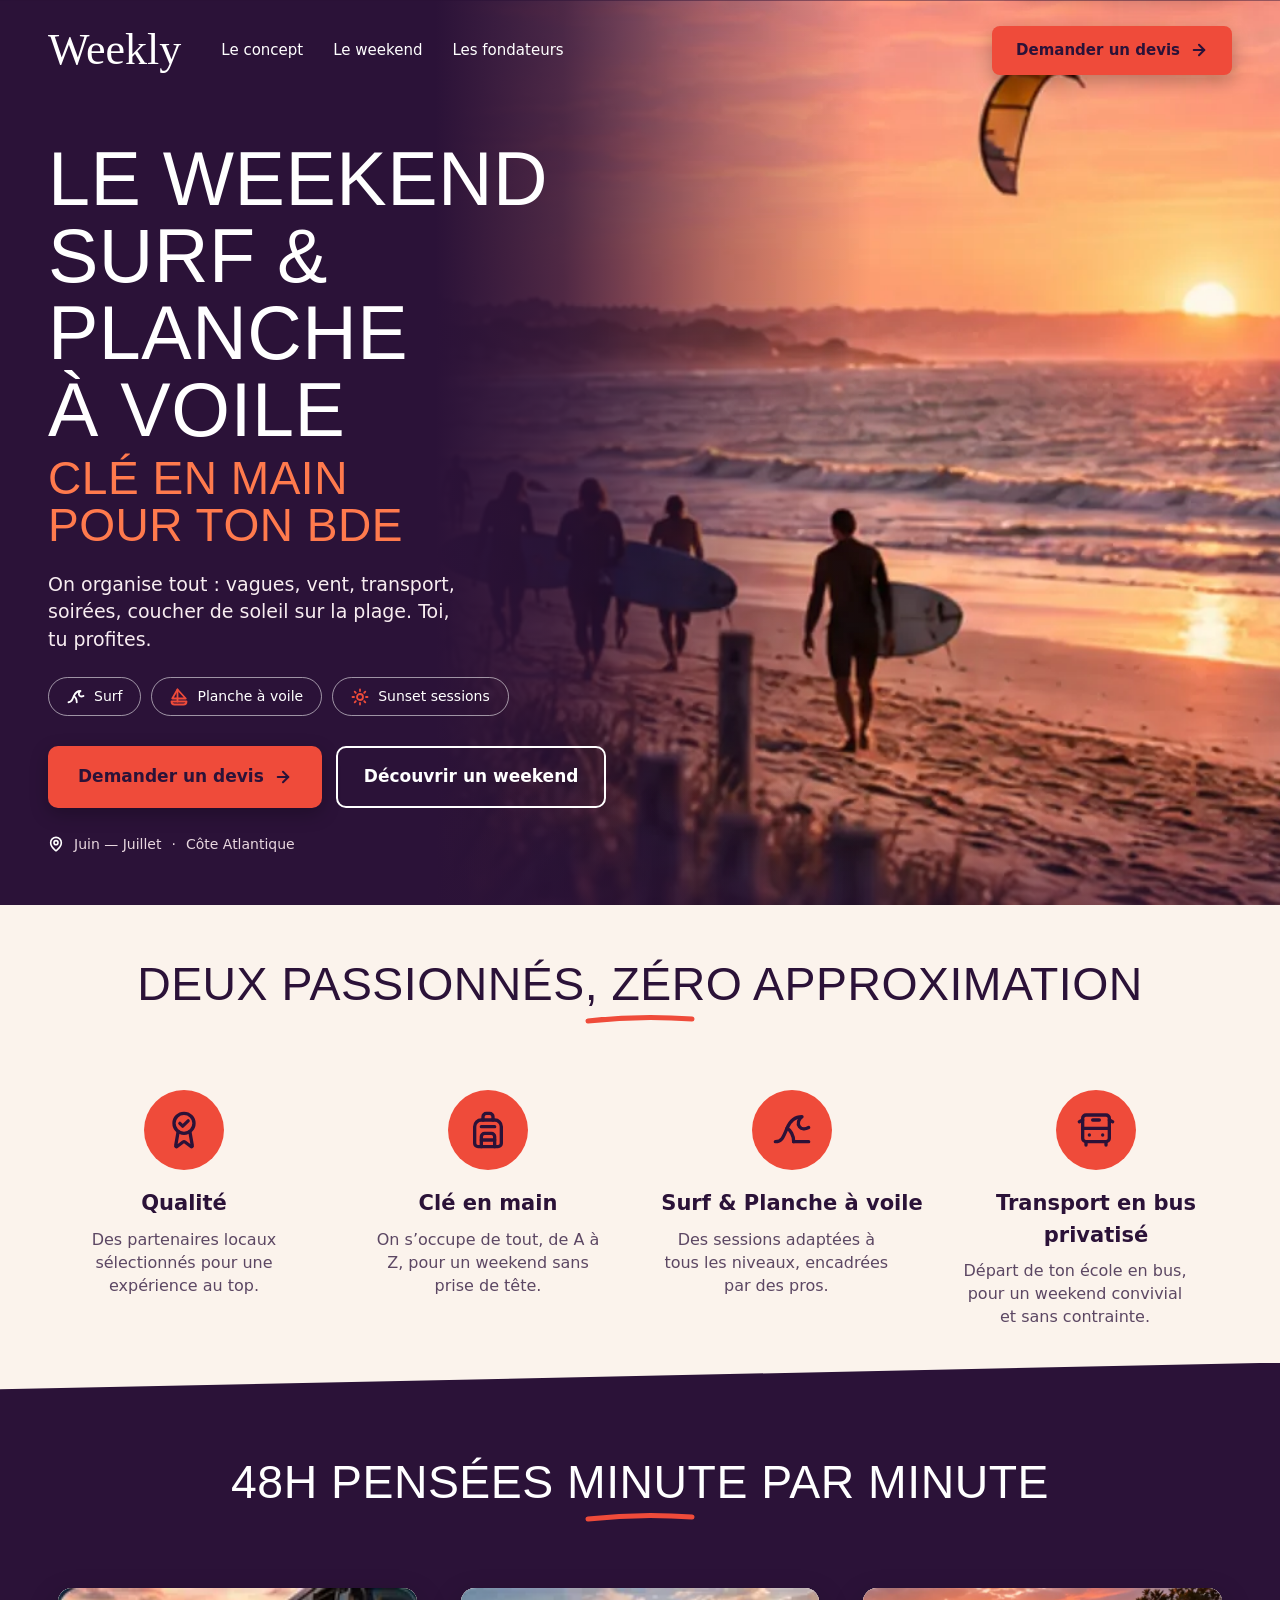
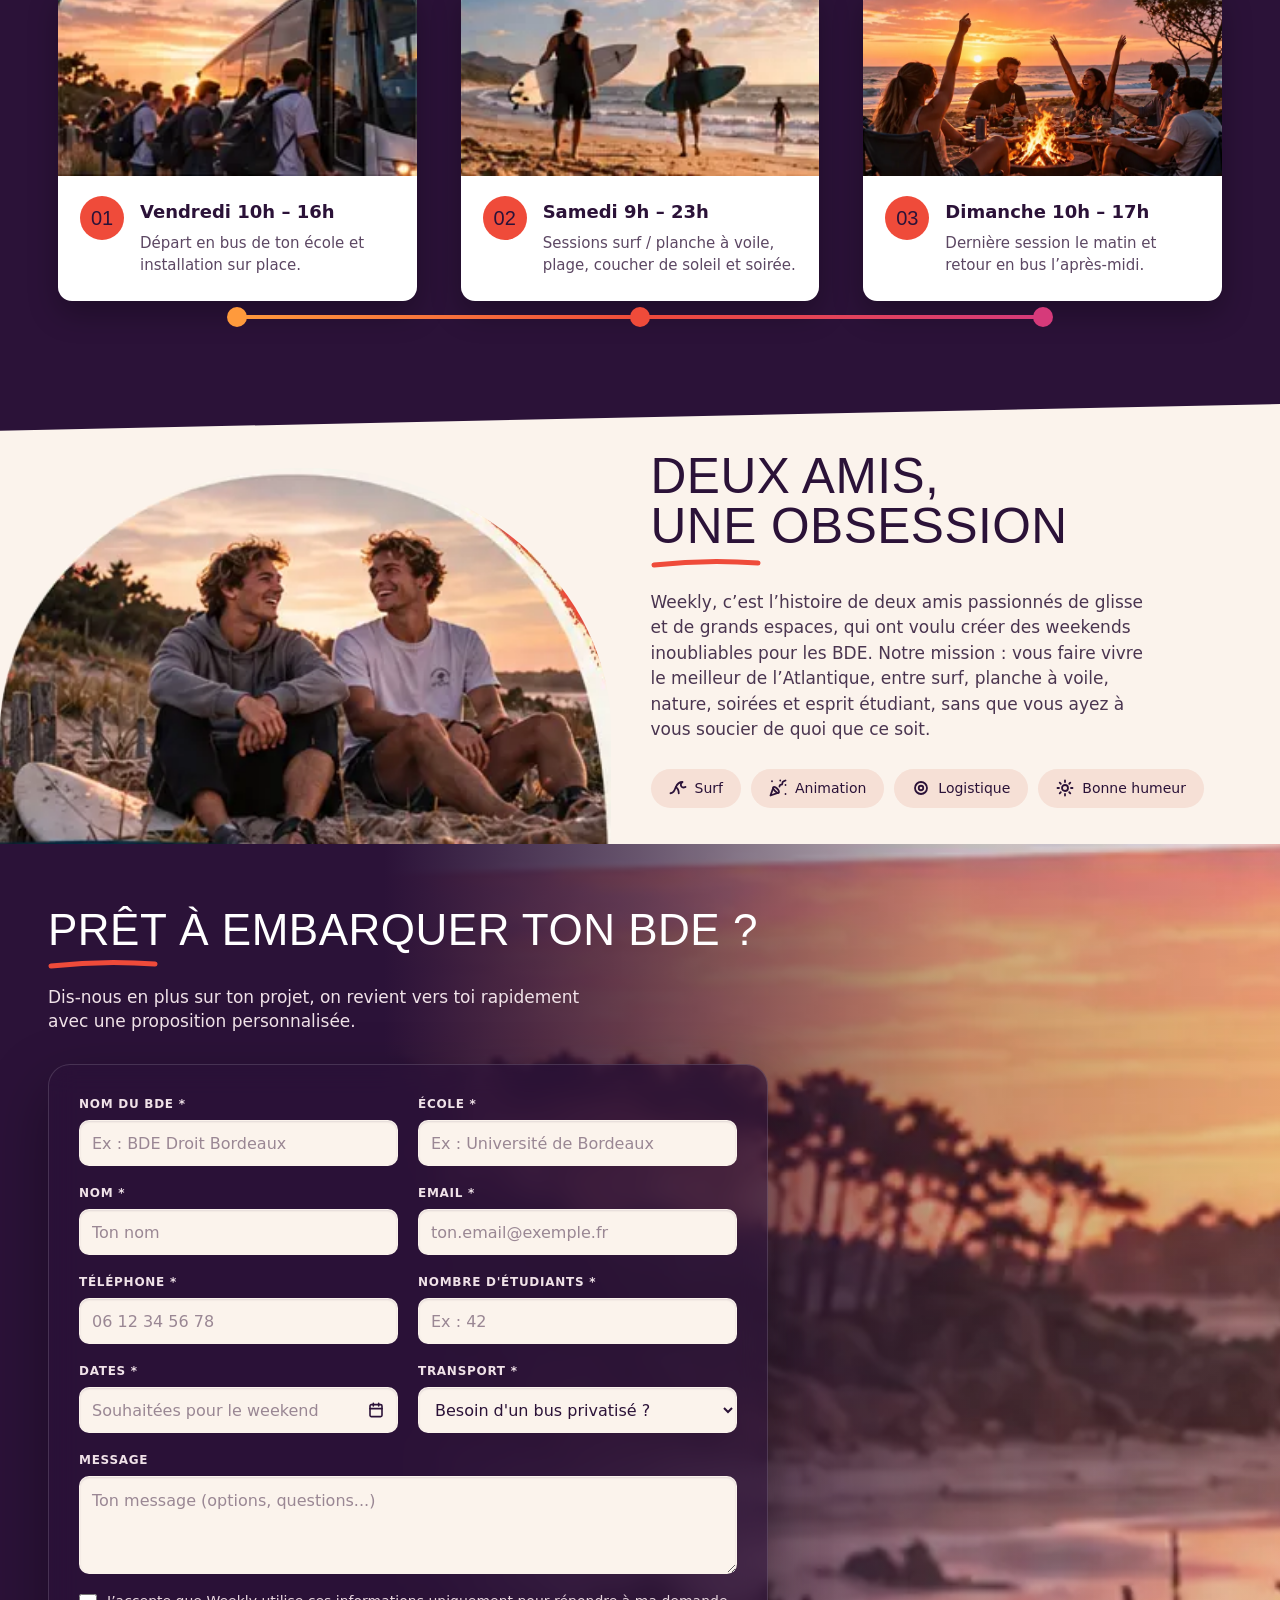
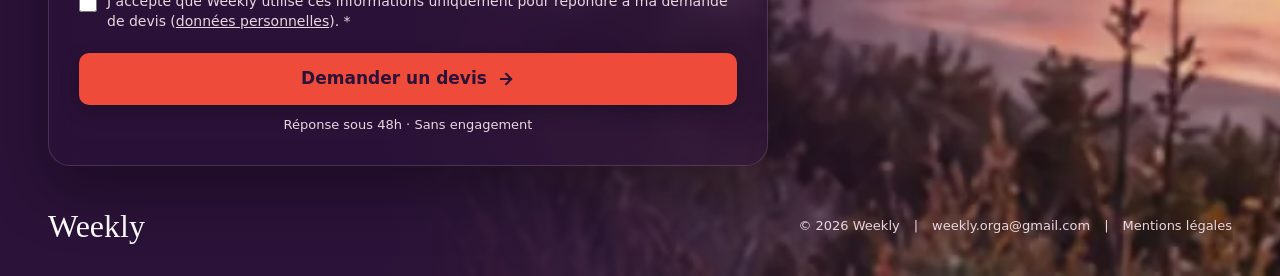
==== commit 1fa47b4b: "Adresse de contact : weekly.orga@gmail.com Co-Authored-By: Claude Opus 5.5 <noreply@anthropic.com> C" ====
--- a/index.html
+++ b/index.html
@@ -187,7 +187,7 @@
 
         <footer class="site-footer">
           <span class="logo">Weekly</span>
-          <span class="links"><span>© 2026 Weekly</span><span aria-hidden="true">|</span><a href="mailto:hello@weekly-surf.fr">hello@weekly-surf.fr</a><span aria-hidden="true">|</span><a href="mentions-legales.html">Mentions légales</a></span>
+          <span class="links"><span>© 2026 Weekly</span><span aria-hidden="true">|</span><a href="mailto:weekly.orga@gmail.com">weekly.orga@gmail.com</a><span aria-hidden="true">|</span><a href="mentions-legales.html">Mentions légales</a></span>
         </footer>
       </div>
     </section>
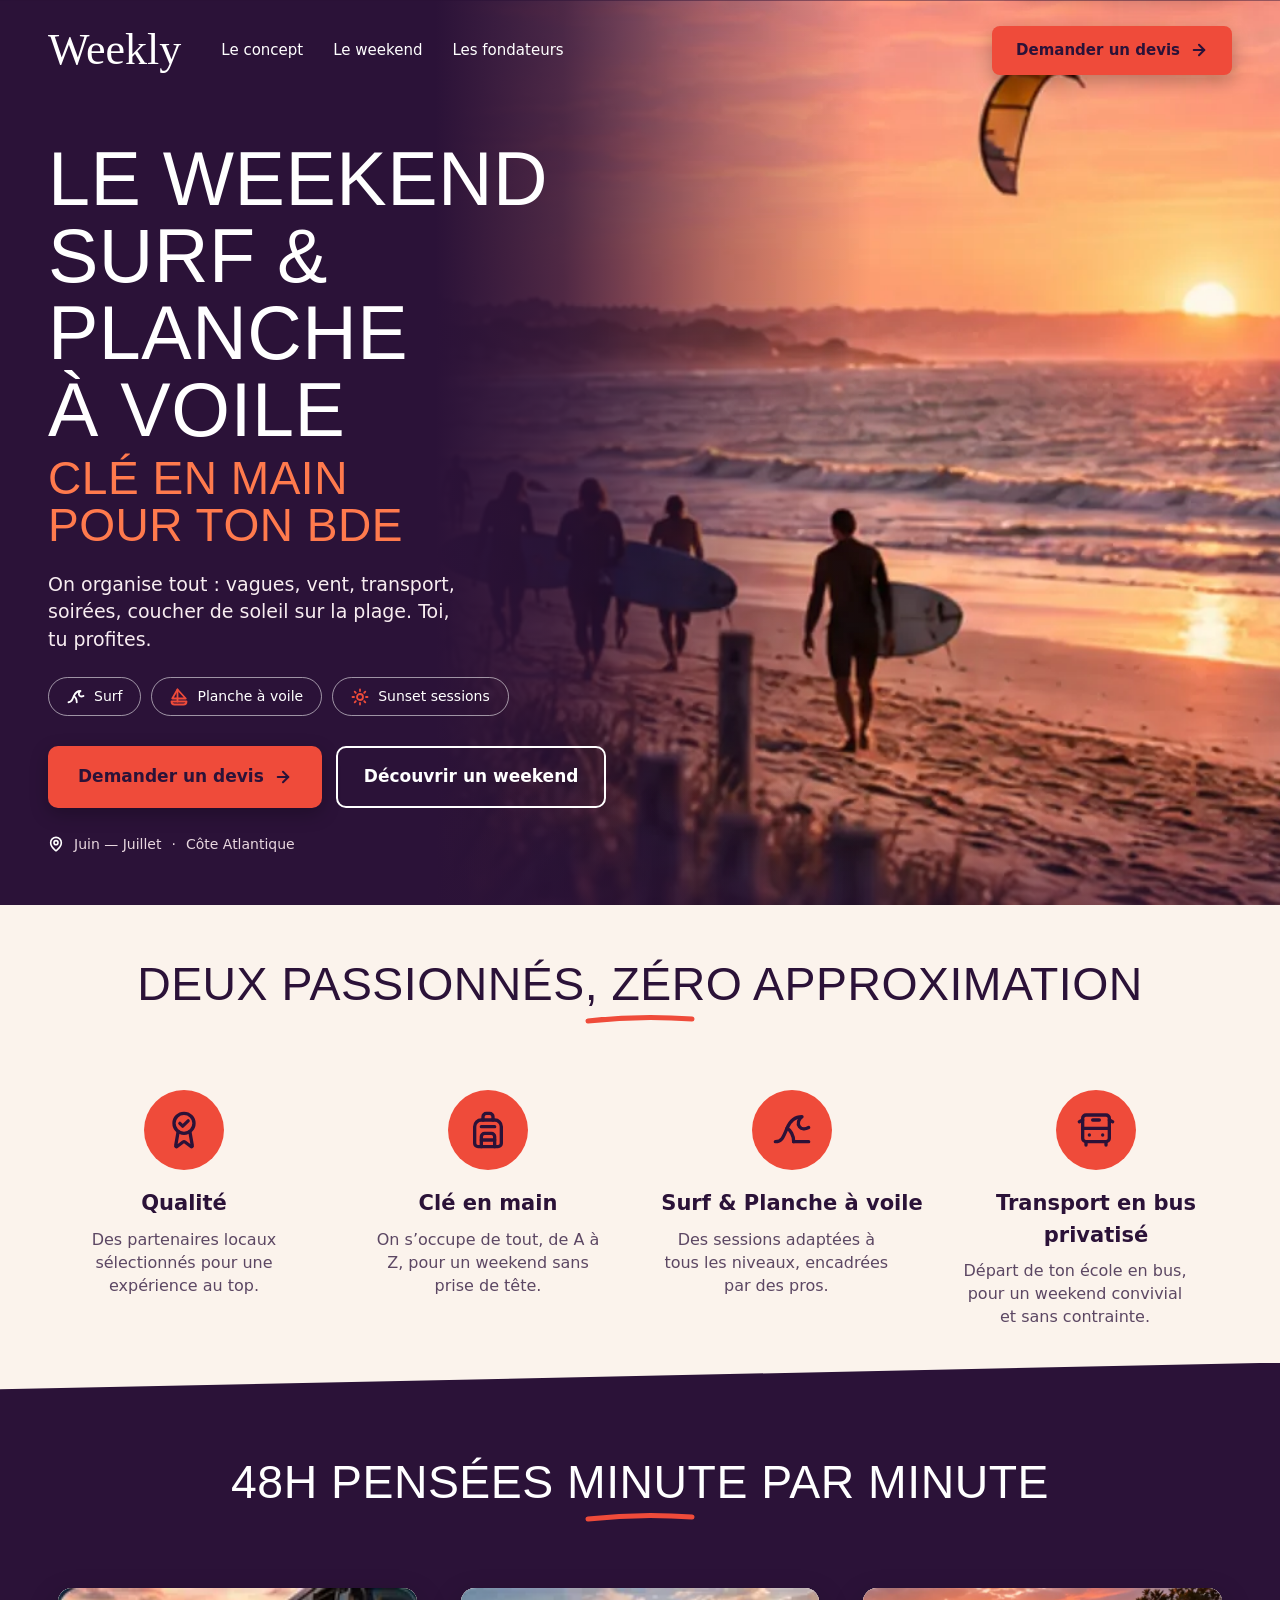
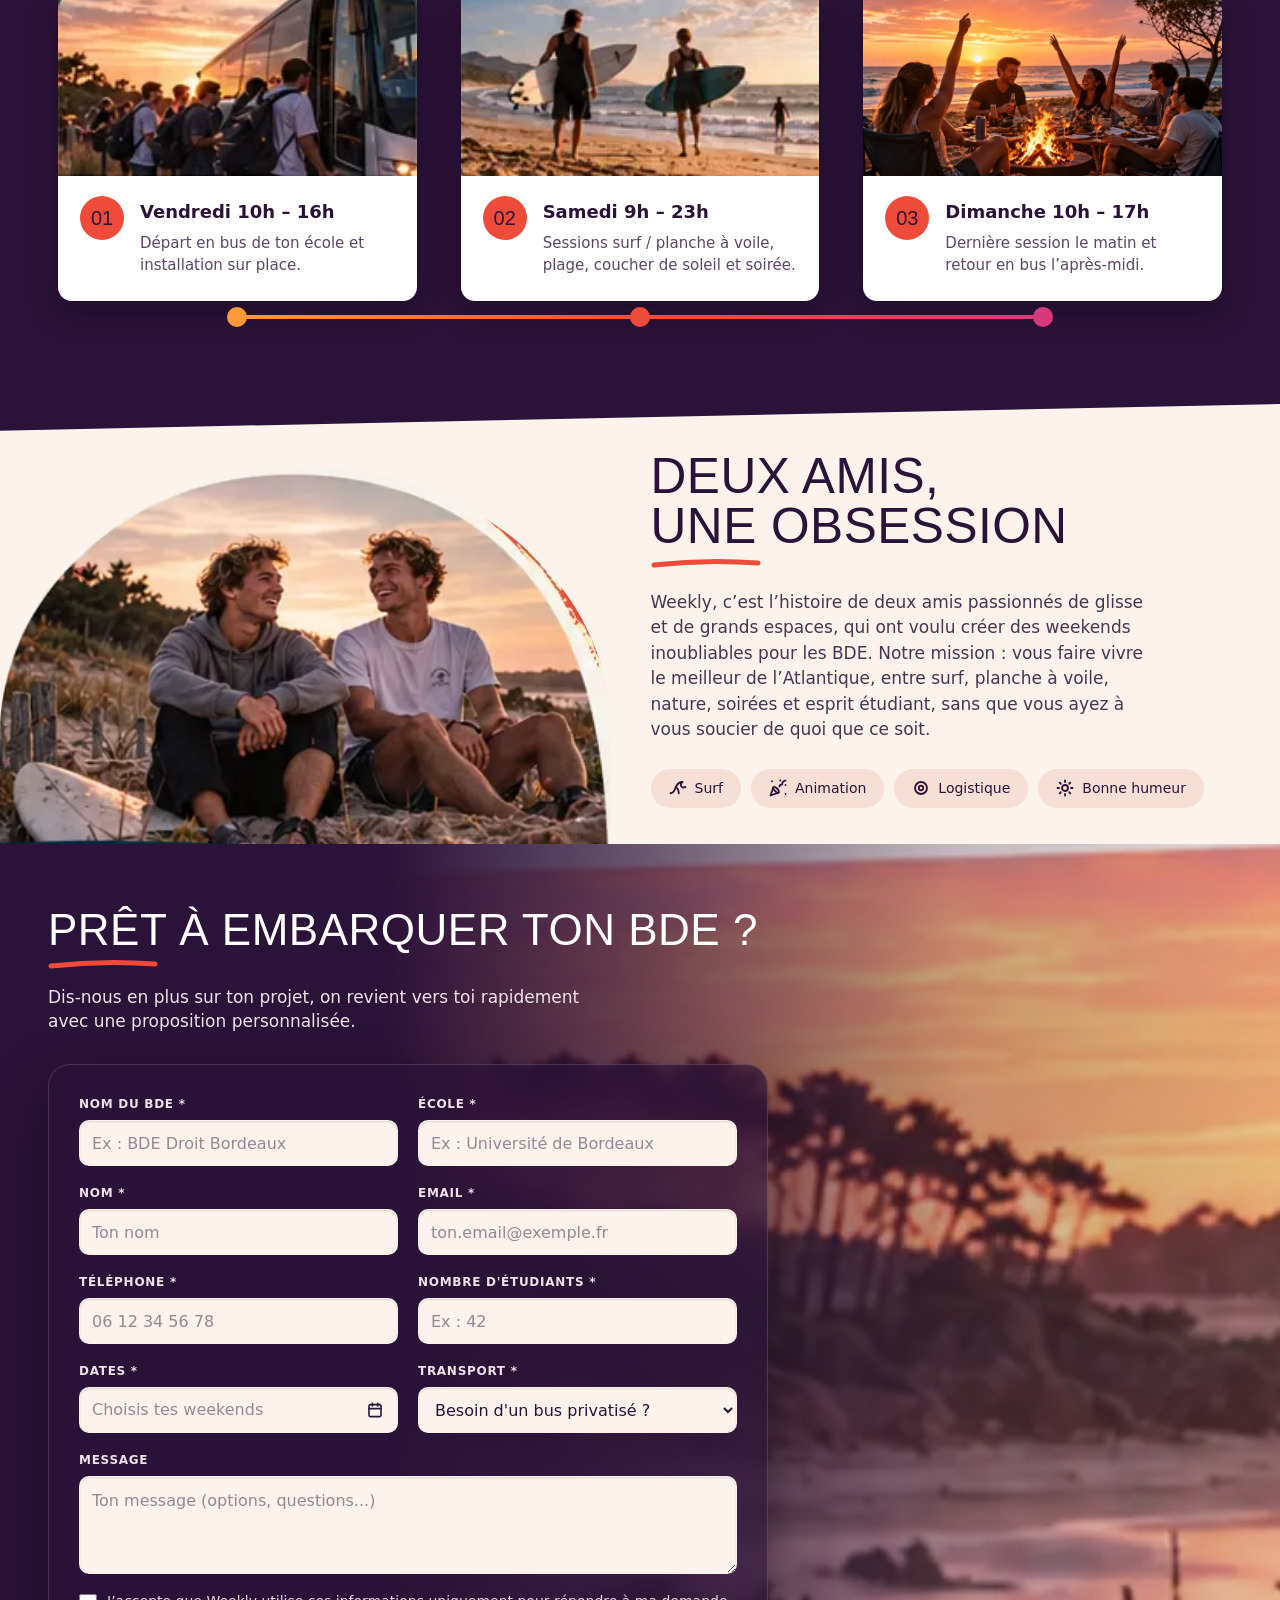
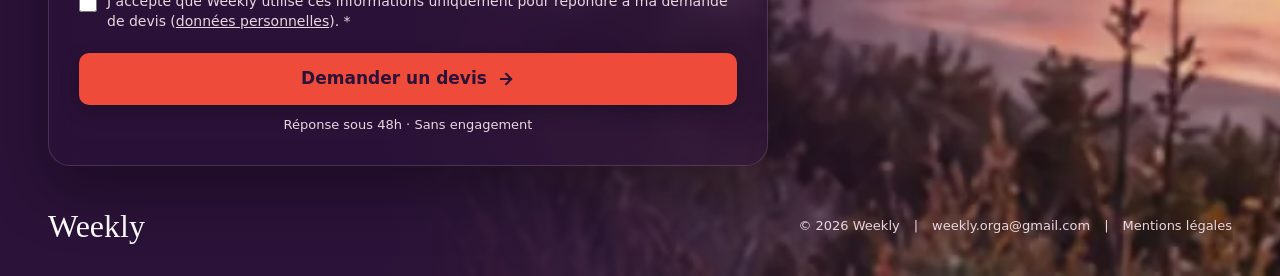
==== commit 42282141: "Formulaire : sélecteur de weekends cliquable (+ option Autre) et e-mail de secours détaillé Co-Autho" ====
--- a/index.html
+++ b/index.html
@@ -3,7 +3,7 @@
 <head>
 <meta charset="utf-8">
 <meta name="viewport" content="width=device-width, initial-scale=1, viewport-fit=cover">
-<meta http-equiv="Content-Security-Policy" content="default-src 'self'; script-src 'self'; style-src 'self' https://fonts.googleapis.com; font-src https://fonts.gstatic.com; img-src 'self' data:; connect-src 'self' https://formspree.io; form-action 'self' https://formspree.io mailto:; base-uri 'self'; object-src 'none'; upgrade-insecure-requests">
+<meta http-equiv="Content-Security-Policy" content="default-src 'self'; script-src 'self'; style-src 'self' https://fonts.googleapis.com; font-src https://fonts.gstatic.com; img-src 'self' data:; connect-src 'self' https://formsubmit.co; form-action 'self' mailto:; base-uri 'self'; object-src 'none'; upgrade-insecure-requests">
 <meta name="referrer" content="strict-origin-when-cross-origin">
 <title>Weekly · Weekend surf &amp; planche à voile clé en main pour ton BDE</title>
 <meta name="description" content="Weekly organise des weekends surf &amp; planche à voile clé en main pour les BDE : bus privatisé, sessions encadrées, soirées et couchers de soleil sur la Côte Atlantique, en juin et juillet.">
@@ -165,9 +165,23 @@
           <div class="field"><label for="email">Email *</label><input id="email" name="email" type="email" required maxlength="120" autocomplete="email" placeholder="ton.email@exemple.fr"><span class="err" aria-live="polite"></span></div>
           <div class="field"><label for="tel">Téléphone *</label><input id="tel" name="telephone" type="tel" required maxlength="20" autocomplete="tel" inputmode="tel" placeholder="06 12 34 56 78"><span class="err" aria-live="polite"></span></div>
           <div class="field"><label for="nb">Nombre d'étudiants *</label><input id="nb" name="etudiants" type="number" required min="5" max="500" step="1" inputmode="numeric" placeholder="Ex : 42"><span class="err" aria-live="polite"></span></div>
-          <div class="field"><label for="dates">Dates *</label>
-            <span class="with-ico"><input id="dates" name="dates" required maxlength="60" placeholder="Souhaitées pour le weekend"><svg viewBox="0 0 24 24" aria-hidden="true"><rect width="18" height="18" x="3" y="4" rx="2"/><path d="M16 2v4M8 2v4M3 10h18"/></svg></span>
-            <span class="err" aria-live="polite"></span></div>
+          <div class="field datefield" id="datefield"><label for="dates-btn" id="dates-label">Dates *</label>
+            <button type="button" class="date-btn" id="dates-btn" aria-haspopup="true" aria-expanded="false" aria-controls="dates-panel" aria-describedby="dates-err">
+              <span id="dates-summary" class="ph-txt">Choisis tes weekends</span>
+              <svg viewBox="0 0 24 24" aria-hidden="true"><rect width="18" height="18" x="3" y="4" rx="2"/><path d="M16 2v4M8 2v4M3 10h18"/></svg>
+            </button>
+            <input type="hidden" id="dates" name="dates">
+            <div class="date-panel" id="dates-panel" role="group" aria-labelledby="dates-label" hidden>
+              <p class="dp-hint">Saison <span id="dp-year"></span> · du vendredi au dimanche. Tu peux en choisir plusieurs.</p>
+              <div id="dp-months"></div>
+              <label class="chip chip-other"><input type="checkbox" id="dp-other" value="autre"><span>Autre / on est flexibles</span></label>
+              <div class="dp-other-wrap" id="dp-other-wrap" hidden>
+                <label for="dates-autre" class="sr-only">Précise tes dates ou tes disponibilités</label>
+                <textarea id="dates-autre" name="dates_precisions" rows="2" maxlength="300" placeholder="Ex : un weekend fin juin, ou n'importe quand en juillet sauf le 14"></textarea>
+              </div>
+              <div class="dp-actions"><button type="button" class="dp-clear" id="dp-clear">Effacer</button><button type="button" class="dp-ok" id="dp-ok">Valider</button></div>
+            </div>
+            <span class="err" id="dates-err" aria-live="polite"></span></div>
           <div class="field"><label for="transport">Transport *</label>
             <select id="transport" name="transport" required><option value="">Besoin d'un bus privatisé ?</option><option>Oui</option><option>Non</option><option>À voir ensemble</option></select>
             <span class="err" aria-live="polite"></span></div>
--- a/style.css
+++ b/style.css
@@ -167,6 +167,37 @@
 .site-footer .logo{font-size:32px}
 .site-footer .links{margin-left:auto;display:flex;flex-wrap:wrap;gap:14px}
 .site-footer a:hover{color:var(--coral)}
+
+/* Sélecteur de dates */
+.datefield{position:relative}
+.date-btn{display:flex;align-items:center;justify-content:space-between;gap:10px;width:100%;height:46px;border:1.5px solid transparent;border-radius:10px;padding:0 14px 0 12px;font-size:16px;color:var(--plum);background:var(--sand);box-shadow:inset 0 1px 2px rgba(43,18,56,.12);cursor:pointer;text-align:left}
+.date-btn span{overflow:hidden;text-overflow:ellipsis;white-space:nowrap;min-width:0}
+.date-btn .ph-txt{color:#9a8794}
+.date-btn svg{flex:none;width:16px;height:16px;fill:none;stroke:var(--plum);stroke-width:2.4;stroke-linecap:round;stroke-linejoin:round}
+.date-btn:focus-visible{outline:2px solid var(--coral);outline-offset:1px}
+.field.invalid .date-btn{border-color:var(--coral);background:#fff3f0}
+.datefield.open{grid-column:1/-1}
+.date-panel{background:var(--sand);color:var(--plum);border-radius:14px;padding:16px;box-shadow:0 18px 50px rgba(0,0,0,.4);display:grid;gap:12px}
+.dp-hint{font-size:13px;color:var(--muted);line-height:1.4}
+.dp-month{display:grid;gap:8px}
+.dp-month + .dp-month{margin-top:10px}
+.dp-month h4{margin:0;font-family:var(--f-display);font-weight:400;text-transform:uppercase;font-size:15px;letter-spacing:.5px}
+.chips{display:flex;flex-wrap:wrap;gap:6px}
+.chip{position:relative;display:inline-flex;cursor:pointer}
+.chip input{position:absolute;opacity:0;inset:0;margin:0;cursor:pointer}
+.field .chip span{text-transform:none;letter-spacing:0;color:var(--plum)}
+.chip span{display:inline-flex;align-items:center;padding:7px 12px;border-radius:999px;border:1.5px solid #e2cfc6;background:#fff;font-size:14px;font-weight:500;font-variant-numeric:tabular-nums;transition:background .15s,border-color .15s,color .15s}
+.field .chip input:checked + span,.chip input:checked + span{background:var(--coral);border-color:var(--coral);color:var(--plum);font-weight:700}
+.chip input:focus-visible + span{outline:2px solid var(--plum);outline-offset:2px}
+.chip:hover span{border-color:var(--coral)}
+.chip-other span{border-style:dashed}
+.dp-other-wrap textarea{width:100%;border:1.5px solid #e2cfc6;border-radius:10px;padding:10px 12px;font-size:15px;color:var(--plum);background:#fff;resize:vertical;min-height:64px}
+.dp-other-wrap textarea:focus{outline:2px solid var(--coral);outline-offset:1px}
+.dp-actions{display:flex;justify-content:space-between;gap:10px}
+.dp-actions button{border:0;border-radius:8px;padding:9px 16px;font-weight:700;font-size:14px;cursor:pointer}
+.dp-clear{background:none;color:var(--muted);text-decoration:underline}
+.dp-ok{background:var(--plum);color:#fff}
+.dp-ok:hover{background:var(--coral);color:var(--plum)}
 
 /* Apparition douce (le contenu reste visible sans JS) */
 .js .reveal{transform:translateY(22px);transition:transform .8s cubic-bezier(.2,.7,.2,1)}
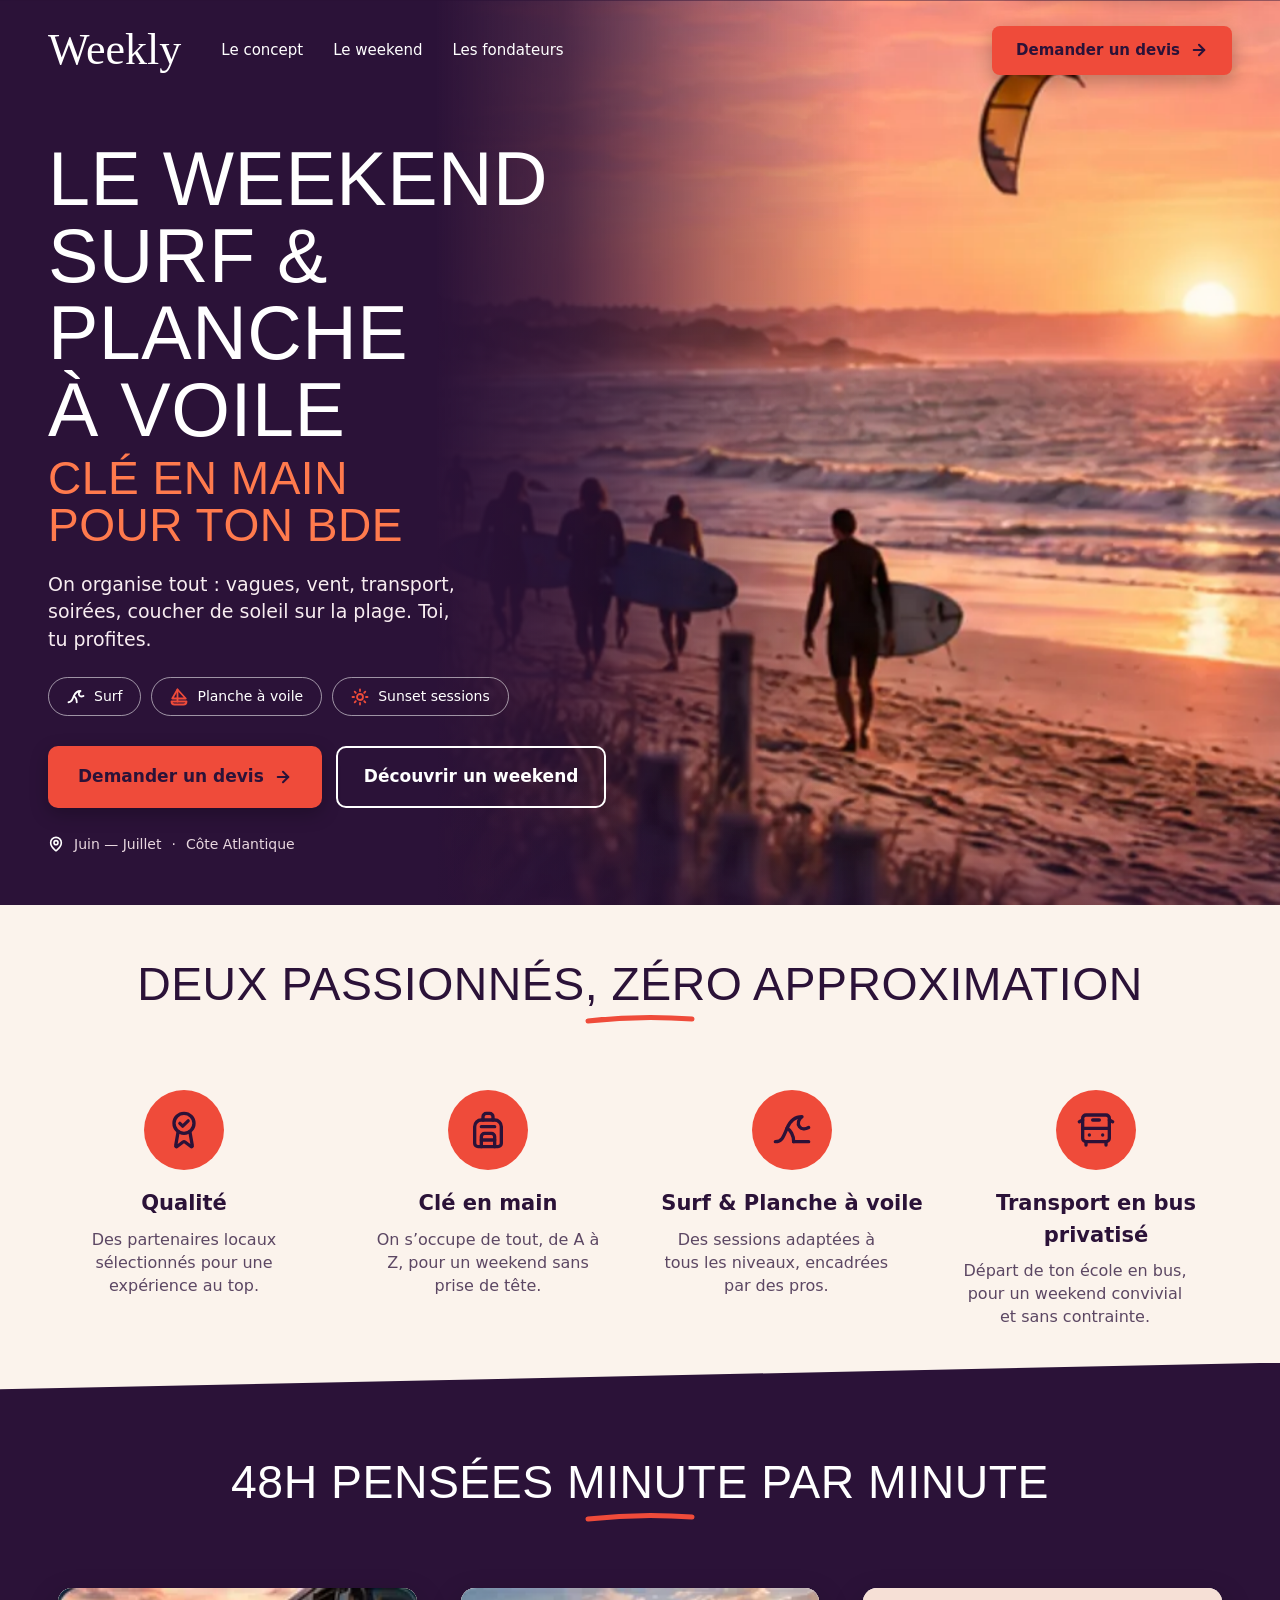
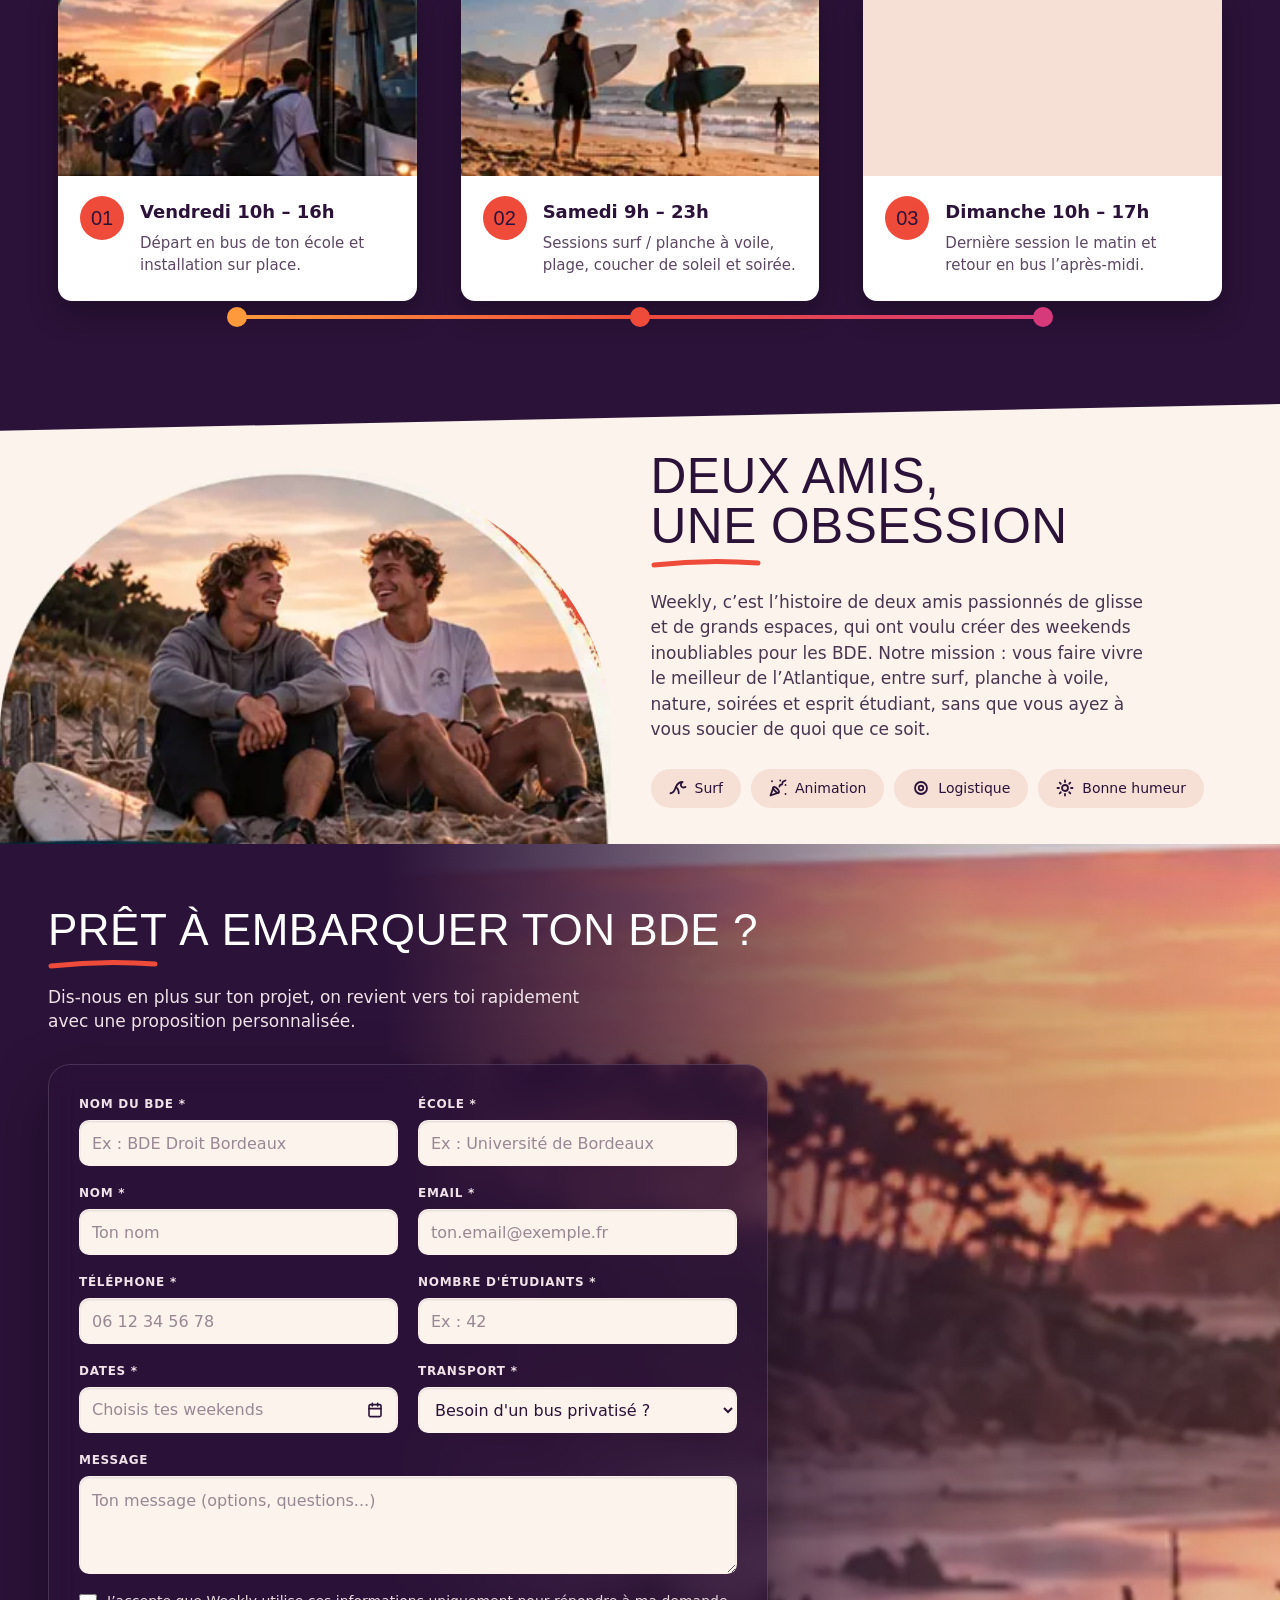
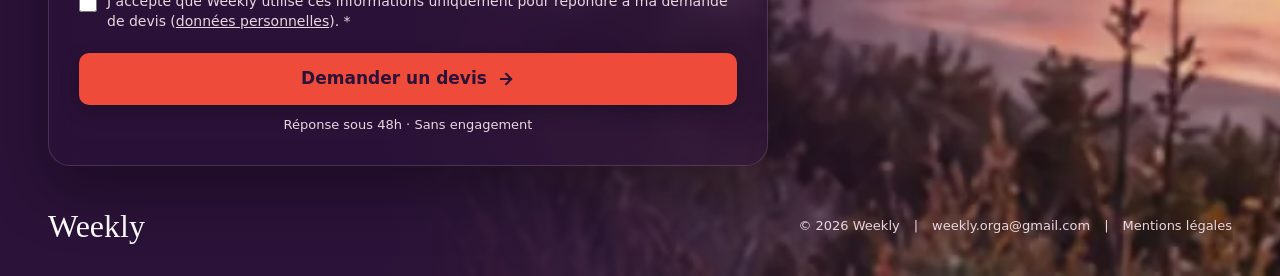
==== commit 6a73b362: "Hero : zoom lent sur la photo et scintillement du soleil sur l'eau Co-Authored-By: Claude Opus 5.5 <" ====
--- a/index.html
+++ b/index.html
@@ -42,7 +42,7 @@
 
 <div class="page">
   <header class="hero" id="top">
-    <div class="hero-img"><img src="img/hero.webp" alt="Surfeurs marchant sur la plage au coucher du soleil, une aile de kite dans le ciel" width="670" height="698" fetchpriority="high"></div>
+    <div class="hero-img"><div class="hero-frame"><img src="img/hero.webp" alt="Surfeurs marchant sur la plage au coucher du soleil, une aile de kite dans le ciel" width="670" height="698" fetchpriority="high"><span class="sun-glow" aria-hidden="true"></span><span class="glint" aria-hidden="true"><i></i><i></i><i></i><i></i><i></i><i></i><i></i><i></i><i></i><i></i><i></i><i></i></span></div></div>
     <nav class="hero-nav" aria-label="Navigation principale">
       <a class="logo" href="#top" aria-label="Weekly, retour en haut">Weekly</a>
       <ul class="nav-links">
--- a/style.css
+++ b/style.css
@@ -74,7 +74,32 @@
 /* HERO */
 .hero{position:relative;background:var(--plum);color:#fff;min-height:620px;overflow:hidden;isolation:isolate}
 .hero-img{position:absolute;top:0;right:0;bottom:0;width:66%;z-index:-2}
-.hero-img img{width:100%;height:100%;object-fit:cover}
+.hero-img{overflow:hidden}
+/* Cadre au ratio exact de la photo, dimensionné en "cover" : les effets restent calés sur le soleil */
+.hero-frame{position:absolute;top:50%;left:50%;translate:-50% -50%;aspect-ratio:670/698;min-width:100%;min-height:100%;transform-origin:62% 45%;animation:kenburns 26s ease-in-out infinite alternate;will-change:transform}
+.hero-frame img{position:absolute;inset:0;width:100%;height:100%;object-fit:cover}
+@keyframes kenburns{from{transform:scale(1)}to{transform:scale(1.09) translate(-1.2%,.8%)}}
+/* Halo du soleil qui respire */
+.sun-glow{position:absolute;left:90.4%;top:33%;width:30%;aspect-ratio:1;translate:-50% -50%;border-radius:50%;background:radial-gradient(circle,rgba(255,236,190,.55) 0%,rgba(255,190,120,.22) 35%,rgba(255,170,110,0) 68%);mix-blend-mode:screen;animation:sunpulse 6s ease-in-out infinite;pointer-events:none}
+@keyframes sunpulse{0%,100%{opacity:.55;scale:1}50%{opacity:1;scale:1.12}}
+/* Miroitement du reflet sur l'eau : scintillements le long du reflet du soleil */
+.glint{position:absolute;inset:0;pointer-events:none;mix-blend-mode:screen}
+.glint::before{content:"";position:absolute;left:84%;top:38%;width:13%;height:38%;background:radial-gradient(ellipse 40% 50% at 50% 50%,rgba(255,214,150,.35),rgba(255,214,150,0) 70%);animation:shimmer 4s ease-in-out infinite}
+.glint i{position:absolute;translate:-50% -50%;border-radius:50%;background:radial-gradient(ellipse at center,rgba(255,248,225,.95) 0%,rgba(255,220,160,.5) 40%,rgba(255,220,160,0) 72%);opacity:0;animation:twinkle 2.2s ease-in-out infinite}
+.glint i:nth-child(1){left:89.5%;top:42%;width:10px;height:4px;animation-duration:1.78s;animation-delay:-0.78s}
+.glint i:nth-child(2){left:91%;top:45.5%;width:14px;height:5px;animation-duration:2.24s;animation-delay:-0.17s}
+.glint i:nth-child(3){left:88%;top:49%;width:12px;height:5px;animation-duration:2.69s;animation-delay:-1.4s}
+.glint i:nth-child(4){left:92.5%;top:52%;width:10px;height:4px;animation-duration:2.12s;animation-delay:-0.09s}
+.glint i:nth-child(5){left:89%;top:56%;width:10px;height:4px;animation-duration:2.26s;animation-delay:-0.58s}
+.glint i:nth-child(6){left:91.5%;top:60%;width:12px;height:5px;animation-duration:1.75s;animation-delay:-1.98s}
+.glint i:nth-child(7){left:87.5%;top:63%;width:10px;height:4px;animation-duration:2.3s;animation-delay:-1.51s}
+.glint i:nth-child(8){left:90.5%;top:66.5%;width:12px;height:5px;animation-duration:2.08s;animation-delay:-1.39s}
+.glint i:nth-child(9){left:92%;top:70%;width:14px;height:5px;animation-duration:2.63s;animation-delay:-0.11s}
+.glint i:nth-child(10){left:88.5%;top:72.5%;width:14px;height:5px;animation-duration:2.25s;animation-delay:-1.01s}
+.glint i:nth-child(11){left:90%;top:58.5%;width:10px;height:4px;animation-duration:2.42s;animation-delay:-1.34s}
+.glint i:nth-child(12){left:93%;top:47%;width:14px;height:5px;animation-duration:2.37s;animation-delay:-1.4s}
+@keyframes twinkle{0%,100%{opacity:0;scale:.6}45%{opacity:1;scale:1.15}60%{opacity:.7;scale:1}}
+@keyframes shimmer{0%,100%{opacity:.6;transform:scaleX(1)}50%{opacity:1;transform:scaleX(1.25)}}
 .hero::before{content:"";position:absolute;inset:0;z-index:-1;background:linear-gradient(90deg,var(--plum) 0%,var(--plum) 34%,rgba(43,18,56,.82) 44%,rgba(43,18,56,.35) 56%,rgba(43,18,56,0) 68%)}
 .hero::after{content:"";position:absolute;left:0;right:0;bottom:0;height:120px;z-index:-1;background:linear-gradient(0deg,rgba(43,18,56,.55),rgba(43,18,56,0))}
 .hero-nav{display:flex;align-items:center;gap:40px;padding:26px var(--pad)}
